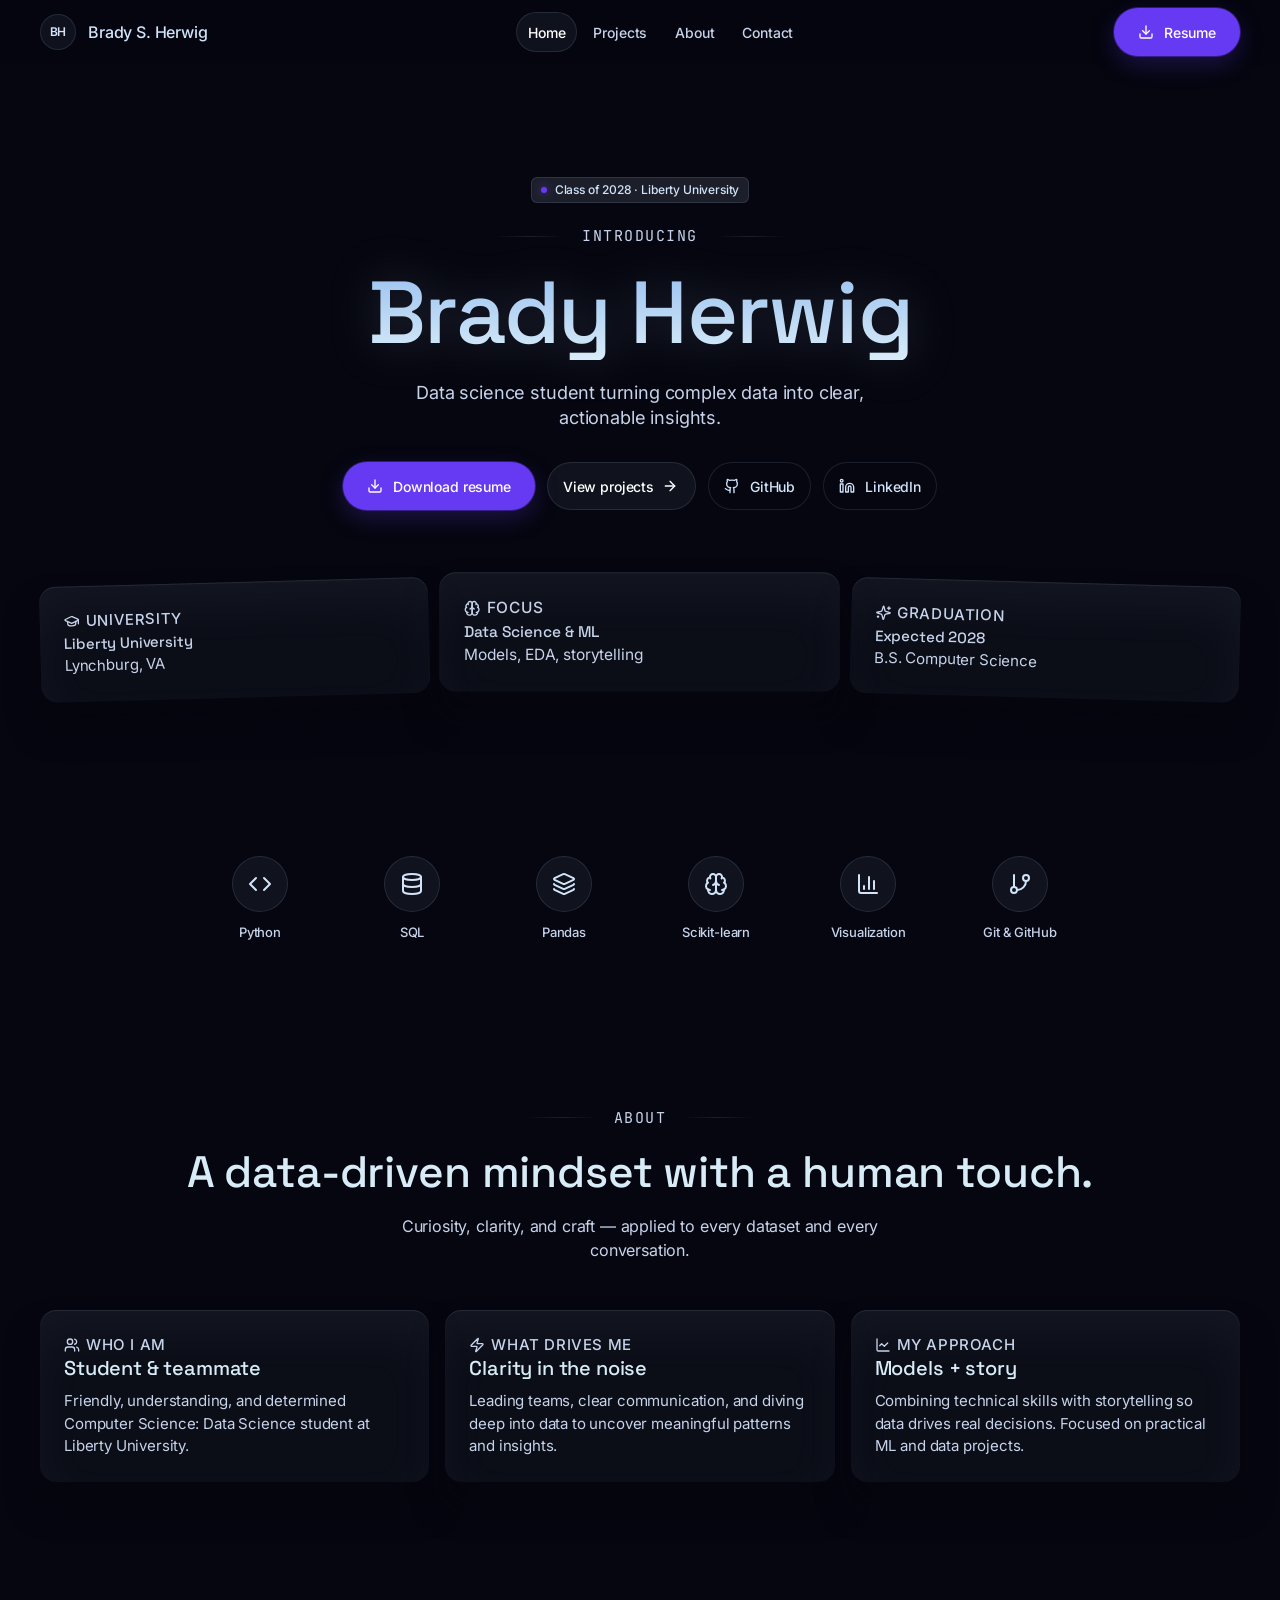
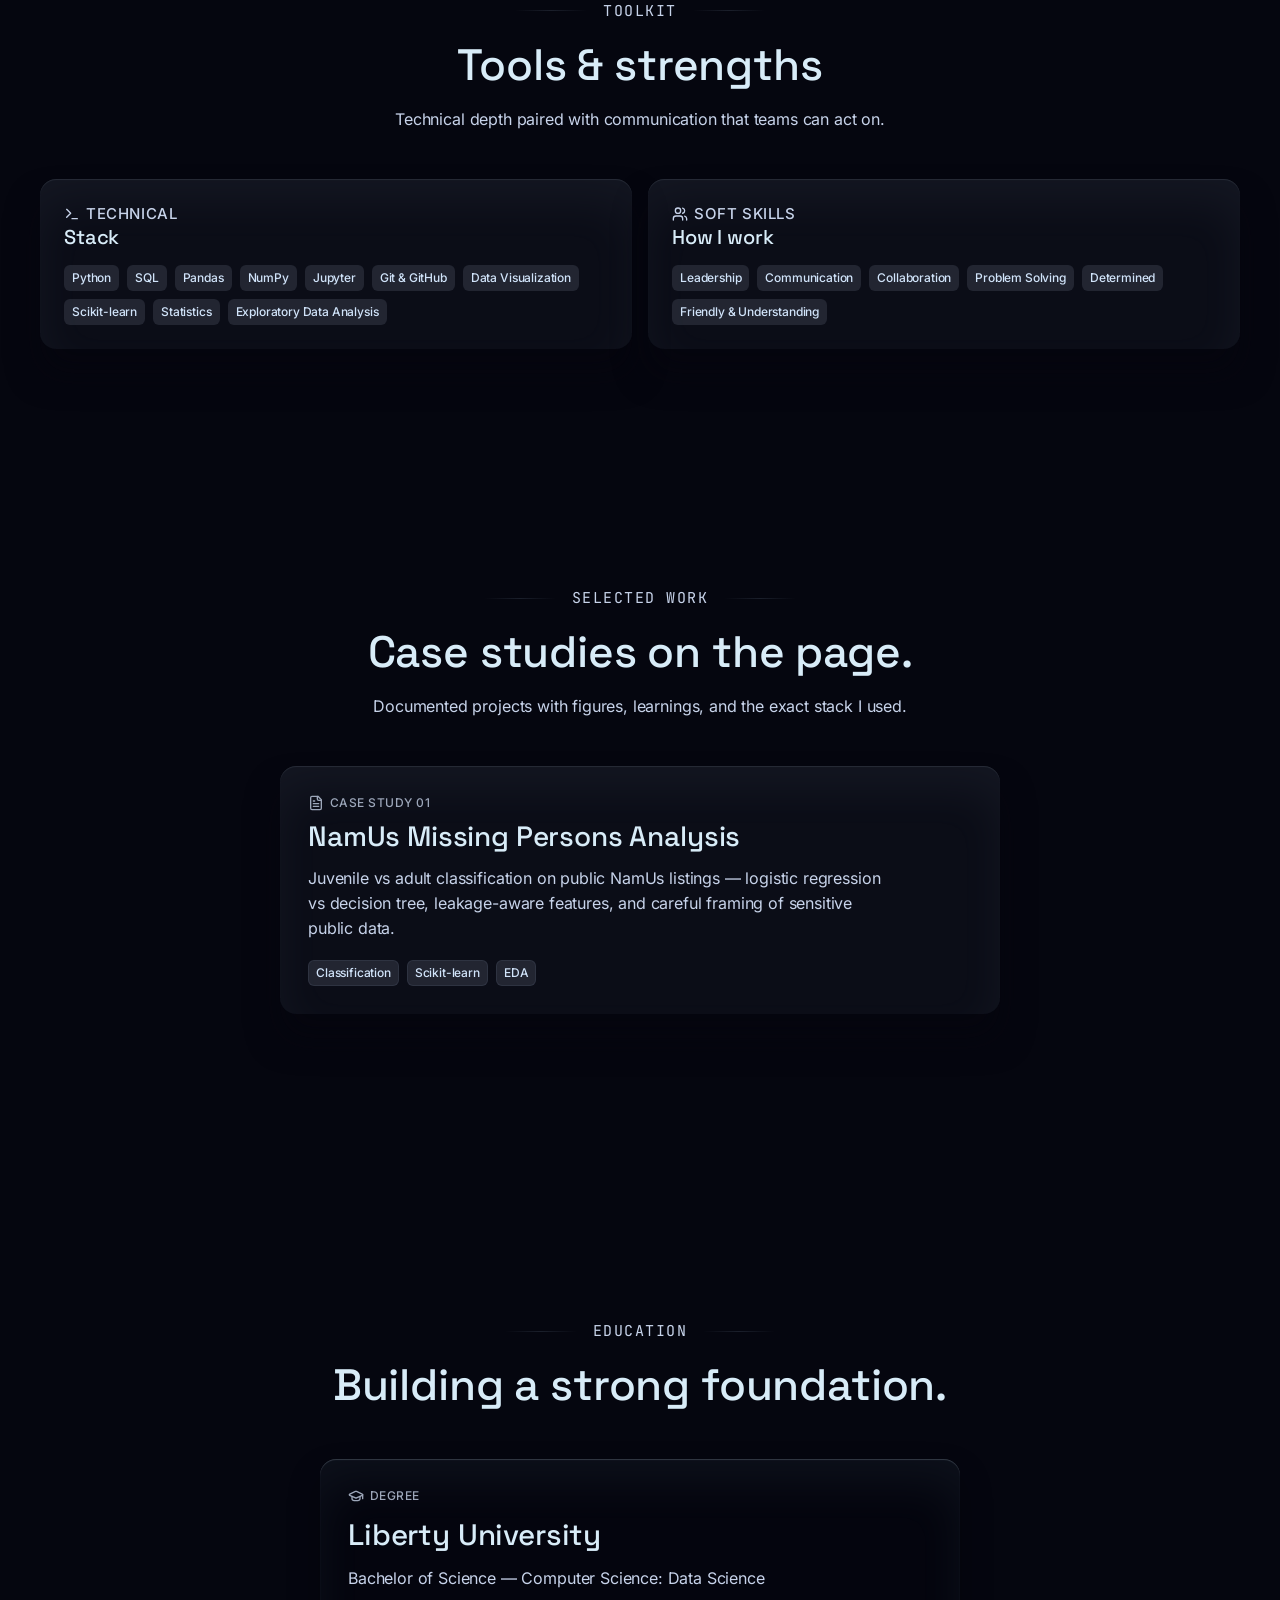
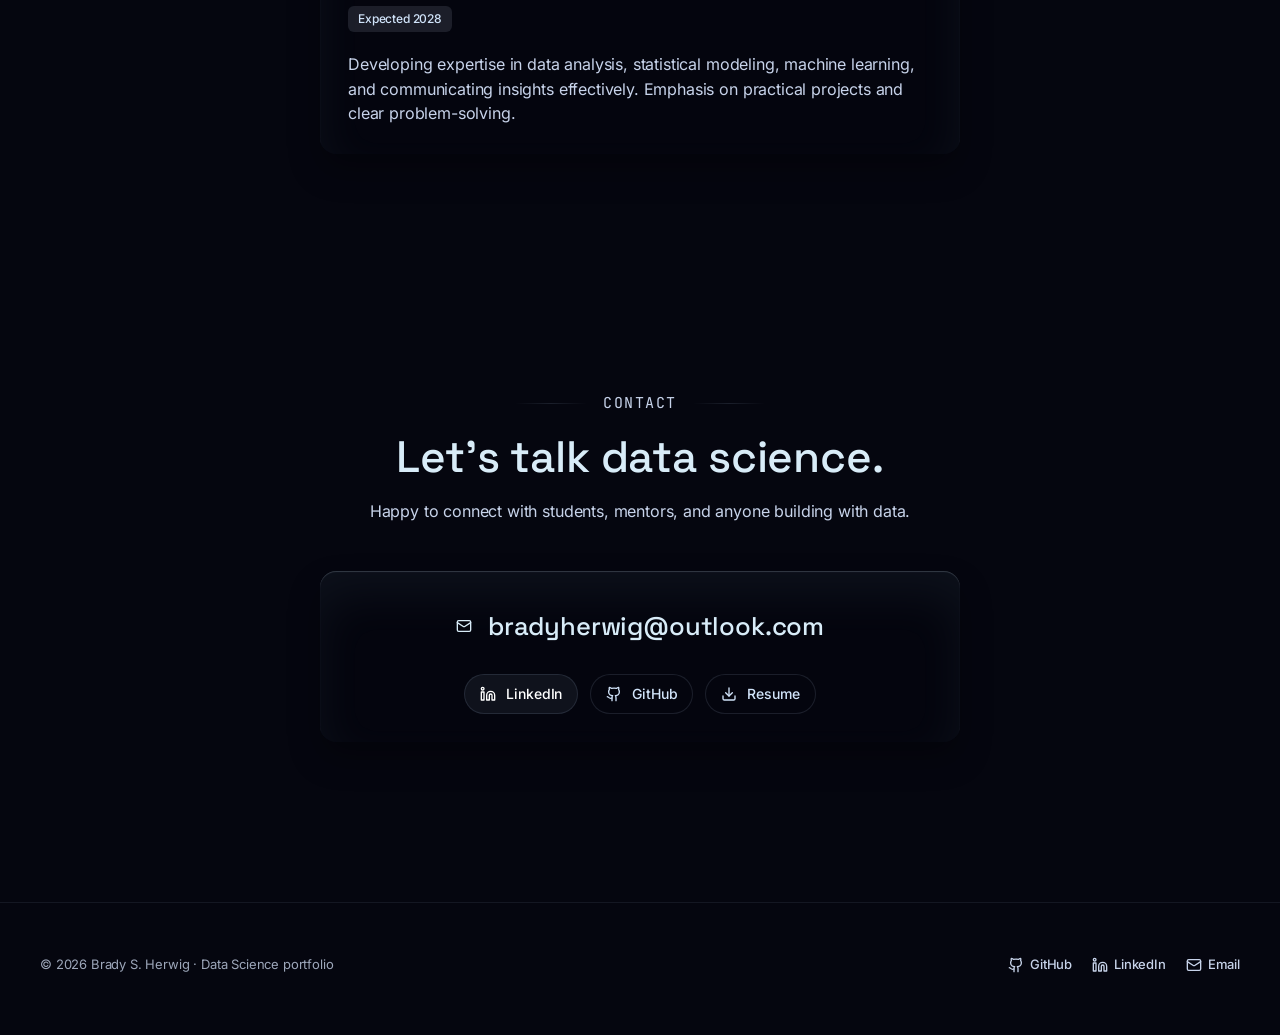
==== index.html @ 65f3a5ee "feat: surface download resume as primary top CTA Put Resume in the sticky nav and as the first hero " ====
<!DOCTYPE html>
<html lang="en">
<head>
  <meta charset="UTF-8">
  <meta name="viewport" content="width=device-width, initial-scale=1.0">
  <title>Brady S. Herwig | Data Science Student</title>
  <meta name="description" content="Brady S. Herwig — Data Science student at Liberty University. Turning complex data into clear, actionable insights.">
  <meta name="theme-color" content="#05060f">
  <link rel="stylesheet" href="assets/fonts/fonts.css">
  <link rel="stylesheet" href="style.css">
</head>
<body data-page="home">
  <div class="bg-grid" aria-hidden="true"></div>
  <div class="bg-halo" aria-hidden="true"></div>

  <nav class="nav" id="site-nav">
    <div class="shell nav__inner">
      <a class="nav__brand" href="#top" aria-label="Home">
        <span class="nav__mark">BH</span>
        Brady S. Herwig
      </a>

      <div class="nav__links">
        <a class="nav__link is-active" href="index.html" aria-current="page">Home</a>
        <a class="nav__link" href="projects.html">Projects</a>
        <a class="nav__link" href="#about">About</a>
        <a class="nav__link" href="#contact">Contact</a>
      </div>

      <div class="nav__actions">
        <a
          class="btn btn--violet nav__cta-desktop"
          href="resume/HerwigBradyResume.pdf"
          download="HerwigBradyResume.pdf"
        >
          <span class="icon icon--sm" data-icon="download" aria-hidden="true"></span>
          Resume
        </a>
        <button class="nav__menu-btn" id="mobile-menu-btn" type="button" aria-label="Open menu" aria-expanded="false" aria-controls="mobile-menu">
          <span class="icon icon--md" data-icon="menu" id="menu-icon-open" aria-hidden="true"></span>
          <span class="icon icon--md" data-icon="x" id="menu-icon-close" aria-hidden="true" hidden></span>
        </button>
      </div>
    </div>
    <div class="shell nav__mobile" id="mobile-menu" hidden>
      <a class="is-active" href="index.html" aria-current="page">Home</a>
      <a href="projects.html">Projects</a>
      <a href="#about">About</a>
      <a href="#contact">Contact</a>
      <a href="resume/HerwigBradyResume.pdf" download="HerwigBradyResume.pdf">Download resume</a>
    </div>
  </nav>

  <main id="top">
    <header class="hero">
      <div class="shell">
        <p class="hero__badge reveal">
          <span class="hero__badge-dot" aria-hidden="true"></span>
          Class of 2028 · Liberty University
        </p>
        <p class="eyebrow reveal d1">Introducing</p>
        <h1 class="display display--hero reveal d1">Brady Herwig</h1>
        <p class="hero__sub reveal d2">
          Data science student turning complex data into clear, actionable insights.
        </p>
        <div class="hero__actions reveal d3">
          <a class="btn btn--violet" href="resume/HerwigBradyResume.pdf" download="HerwigBradyResume.pdf">
            <span class="icon icon--sm" data-icon="download" aria-hidden="true"></span>
            Download resume
          </a>
          <a class="btn btn--ghost" href="projects.html">
            View projects
            <span class="icon icon--sm" data-icon="arrow-right" aria-hidden="true"></span>
          </a>
          <a class="btn btn--outline" href="https://github.com/BradyHerwig" target="_blank" rel="noopener noreferrer">
            <span class="icon icon--sm" data-icon="github" aria-hidden="true"></span>
            GitHub
          </a>
          <a class="btn btn--outline" href="https://www.linkedin.com/in/brady-herwig-8a77a4304/" target="_blank" rel="noopener noreferrer">
            <span class="icon icon--sm" data-icon="linkedin" aria-hidden="true"></span>
            LinkedIn
          </a>
        </div>

        <div class="hero-cards">
          <article class="glass-card reveal d1">
            <p class="glass-card__label">
              <span class="icon icon--sm" data-icon="graduation-cap" aria-hidden="true"></span>
              University
            </p>
            <p class="glass-card__value">Liberty University</p>
            <p class="glass-card__body">Lynchburg, VA</p>
          </article>
          <article class="glass-card reveal d2">
            <p class="glass-card__label">
              <span class="icon icon--sm" data-icon="brain" aria-hidden="true"></span>
              Focus
            </p>
            <p class="glass-card__value">Data Science &amp; ML</p>
            <p class="glass-card__body">Models, EDA, storytelling</p>
          </article>
          <article class="glass-card reveal d3">
            <p class="glass-card__label">
              <span class="icon icon--sm" data-icon="sparkles" aria-hidden="true"></span>
              Graduation
            </p>
            <p class="glass-card__value">Expected 2028</p>
            <p class="glass-card__body">B.S. Computer Science</p>
          </article>
        </div>
      </div>
    </header>

    <section class="section" id="skills" style="padding-top: 48px; padding-bottom: 48px;">
      <div class="shell">
        <p class="eyebrow reveal">Built with</p>
        <div class="feature-row reveal d1" role="list">
          <div class="feature-tile" role="listitem">
            <div class="feature-tile__icon" aria-hidden="true">
              <span class="icon icon--lg" data-icon="code"></span>
            </div>
            <p class="feature-tile__label">Python</p>
          </div>
          <div class="feature-tile" role="listitem">
            <div class="feature-tile__icon" aria-hidden="true">
              <span class="icon icon--lg" data-icon="database"></span>
            </div>
            <p class="feature-tile__label">SQL</p>
          </div>
          <div class="feature-tile" role="listitem">
            <div class="feature-tile__icon" aria-hidden="true">
              <span class="icon icon--lg" data-icon="layers"></span>
            </div>
            <p class="feature-tile__label">Pandas</p>
          </div>
          <div class="feature-tile" role="listitem">
            <div class="feature-tile__icon" aria-hidden="true">
              <span class="icon icon--lg" data-icon="brain"></span>
            </div>
            <p class="feature-tile__label">Scikit-learn</p>
          </div>
          <div class="feature-tile" role="listitem">
            <div class="feature-tile__icon" aria-hidden="true">
              <span class="icon icon--lg" data-icon="chart-column"></span>
            </div>
            <p class="feature-tile__label">Visualization</p>
          </div>
          <div class="feature-tile" role="listitem">
            <div class="feature-tile__icon" aria-hidden="true">
              <span class="icon icon--lg" data-icon="git-branch"></span>
            </div>
            <p class="feature-tile__label">Git &amp; GitHub</p>
          </div>
        </div>
      </div>
    </section>

    <section class="section" id="about">
      <div class="shell">
        <div class="section__head reveal">
          <p class="eyebrow">About</p>
          <h2 class="section-title">A data-driven mindset with a human touch.</h2>
          <p class="lede">Curiosity, clarity, and craft — applied to every dataset and every conversation.</p>
        </div>
        <div class="about-grid">
          <article class="glass-card reveal d1">
            <p class="glass-card__label">
              <span class="icon icon--sm" data-icon="users" aria-hidden="true"></span>
              Who I am
            </p>
            <h3>Student &amp; teammate</h3>
            <p>Friendly, understanding, and determined Computer Science: Data Science student at Liberty University.</p>
          </article>
          <article class="glass-card reveal d2">
            <p class="glass-card__label">
              <span class="icon icon--sm" data-icon="zap" aria-hidden="true"></span>
              What drives me
            </p>
            <h3>Clarity in the noise</h3>
            <p>Leading teams, clear communication, and diving deep into data to uncover meaningful patterns and insights.</p>
          </article>
          <article class="glass-card reveal d3">
            <p class="glass-card__label">
              <span class="icon icon--sm" data-icon="chart-line" aria-hidden="true"></span>
              My approach
            </p>
            <h3>Models + story</h3>
            <p>Combining technical skills with storytelling so data drives real decisions. Focused on practical ML and data projects.</p>
          </article>
        </div>
      </div>
    </section>

    <section class="section" id="tools" style="padding-top: 0;">
      <div class="shell">
        <div class="section__head reveal">
          <p class="eyebrow">Toolkit</p>
          <h2 class="section-title">Tools &amp; strengths</h2>
          <p class="lede">Technical depth paired with communication that teams can act on.</p>
        </div>
        <div class="skills-grid">
          <div class="glass-card reveal d1">
            <p class="glass-card__label">
              <span class="icon icon--sm" data-icon="terminal" aria-hidden="true"></span>
              Technical
            </p>
            <h3>Stack</h3>
            <div id="tech-skills" class="skill-list"></div>
          </div>
          <div class="glass-card reveal d2">
            <p class="glass-card__label">
              <span class="icon icon--sm" data-icon="users" aria-hidden="true"></span>
              Soft skills
            </p>
            <h3>How I work</h3>
            <div id="soft-skills" class="skill-list"></div>
          </div>
        </div>
      </div>
    </section>

    <section class="section" id="work">
      <div class="shell">
        <div class="section__head reveal">
          <p class="eyebrow">Selected work</p>
          <h2 class="section-title">Case studies on the page.</h2>
          <p class="lede">Documented projects with figures, learnings, and the exact stack I used.</p>
        </div>
        <a class="work-card reveal d1" href="projects.html#project-namus-missing">
          <p class="glass-card__label">
            <span class="icon icon--sm" data-icon="file-text" aria-hidden="true"></span>
            Case study 01
          </p>
          <h3 class="work-card__title">NamUs Missing Persons Analysis</h3>
          <p class="prose">
            Juvenile vs adult classification on public NamUs listings — logistic regression vs decision tree,
            leakage-aware features, and careful framing of sensitive public data.
          </p>
          <div class="work-card__meta">
            <span class="badge">Classification</span>
            <span class="badge">Scikit-learn</span>
            <span class="badge">EDA</span>
          </div>
        </a>
        <div class="hero__actions reveal d2" style="margin-top: 28px;">
          <a class="btn btn--ghost" href="projects.html">
            All projects
            <span class="icon icon--sm" data-icon="arrow-right" aria-hidden="true"></span>
          </a>
        </div>
      </div>
    </section>

    <section class="section" id="education">
      <div class="shell">
        <div class="section__head reveal">
          <p class="eyebrow">Education</p>
          <h2 class="section-title">Building a strong foundation.</h2>
        </div>
        <div class="deep-card block-card reveal d1">
          <p class="glass-card__label">
            <span class="icon icon--sm" data-icon="graduation-cap" aria-hidden="true"></span>
            Degree
          </p>
          <h3 class="block-card__title">Liberty University</h3>
          <p class="block-card__meta">Bachelor of Science — Computer Science: Data Science</p>
          <span class="chip">Expected 2028</span>
          <p class="prose" style="margin-top: 20px;">
            Developing expertise in data analysis, statistical modeling, machine learning, and communicating insights effectively.
            Emphasis on practical projects and clear problem-solving.
          </p>
        </div>
      </div>
    </section>

    <section class="section" id="contact">
      <div class="shell">
        <div class="section__head reveal">
          <p class="eyebrow">Contact</p>
          <h2 class="section-title">Let's talk data science.</h2>
          <p class="lede">Happy to connect with students, mentors, and anyone building with data.</p>
        </div>
        <div class="deep-card block-card reveal d1" style="text-align: center;">
          <a class="contact-mail" href="mailto:bradyherwig@outlook.com">
            <span class="icon icon--sm" data-icon="mail" aria-hidden="true" style="margin-inline-end: 8px;"></span>
            bradyherwig@outlook.com
          </a>
          <div class="btn-row" style="justify-content: center;">
            <a class="btn btn--ghost" href="https://www.linkedin.com/in/brady-herwig-8a77a4304/" target="_blank" rel="noopener noreferrer">
              <span class="icon icon--sm" data-icon="linkedin" aria-hidden="true"></span>
              LinkedIn
            </a>
            <a class="btn btn--outline" href="https://github.com/BradyHerwig" target="_blank" rel="noopener noreferrer">
              <span class="icon icon--sm" data-icon="github" aria-hidden="true"></span>
              GitHub
            </a>
            <a class="btn btn--outline" href="resume/HerwigBradyResume.pdf" download="HerwigBradyResume.pdf">
              <span class="icon icon--sm" data-icon="download" aria-hidden="true"></span>
              Resume
            </a>
          </div>
        </div>
      </div>
    </section>
  </main>

  <footer class="footer">
    <div class="shell footer__row">
      <p class="footer__copy">© 2026 Brady S. Herwig · Data Science portfolio</p>
      <div class="footer__links">
        <a href="https://github.com/BradyHerwig" target="_blank" rel="noopener noreferrer">
          <span class="icon icon--sm" data-icon="github" aria-hidden="true"></span>
          GitHub
        </a>
        <a href="https://www.linkedin.com/in/brady-herwig-8a77a4304/" target="_blank" rel="noopener noreferrer">
          <span class="icon icon--sm" data-icon="linkedin" aria-hidden="true"></span>
          LinkedIn
        </a>
        <a href="mailto:bradyherwig@outlook.com">
          <span class="icon icon--sm" data-icon="mail" aria-hidden="true"></span>
          Email
        </a>
      </div>
    </div>
  </footer>

  <div id="toast" class="toast" role="status" aria-live="polite" hidden></div>
  <script src="script.js"></script>
</body>
</html>
---- assets/fonts/fonts.css ----
/* Self-hosted fonts for AuthKit / portfolio builds.
   Copy this file + font folders into a project, or @import from absolute path while prototyping. */

@font-face {
  font-family: "Inter";
  font-style: normal;
  font-weight: 400;
  font-display: swap;
  src: url("./inter/inter-latin-400-normal.woff2") format("woff2");
  unicode-range: U+0000-00FF, U+0131, U+0152-0153, U+02BB-02BC, U+02C6, U+02DA, U+02DC, U+0304, U+0308, U+0329, U+2000-206F, U+20AC, U+2122, U+2191, U+2193, U+2212, U+2215, U+FEFF, U+FFFD;
}

@font-face {
  font-family: "Inter";
  font-style: normal;
  font-weight: 500;
  font-display: swap;
  src: url("./inter/inter-latin-500-normal.woff2") format("woff2");
}

@font-face {
  font-family: "Inter";
  font-style: normal;
  font-weight: 600;
  font-display: swap;
  src: url("./inter/inter-latin-600-normal.woff2") format("woff2");
}

@font-face {
  font-family: "Inter";
  font-style: normal;
  font-weight: 700;
  font-display: swap;
  src: url("./inter/inter-latin-700-normal.woff2") format("woff2");
}

@font-face {
  font-family: "Space Grotesk";
  font-style: normal;
  font-weight: 400;
  font-display: swap;
  src: url("./space-grotesk/space-grotesk-latin-400-normal.woff2") format("woff2");
}

@font-face {
  font-family: "Space Grotesk";
  font-style: normal;
  font-weight: 500;
  font-display: swap;
  src: url("./space-grotesk/space-grotesk-latin-500-normal.woff2") format("woff2");
}

@font-face {
  font-family: "JetBrains Mono";
  font-style: normal;
  font-weight: 400;
  font-display: swap;
  src: url("./jetbrains-mono/jetbrains-mono-latin-400-normal.woff2") format("woff2");
}

@font-face {
  font-family: "JetBrains Mono";
  font-style: normal;
  font-weight: 500;
  font-display: swap;
  src: url("./jetbrains-mono/jetbrains-mono-latin-500-normal.woff2") format("woff2");
}
---- style.css ----
/* =========================================================
   Brady S. Herwig Portfolio
   AuthKit — frosted glass cathedral at midnight
   Fonts: self-hosted Inter / Space Grotesk / JetBrains Mono
   Icons: Lucide (assets/icons/lucide)
   ========================================================= */

:root {
  /* Colors */
  --color-midnight-canvas: #05060f;
  --color-steel-plate: #2f343e;
  --color-fog-veil: #9da7ba;
  --color-moon-mist: #c7d3ea;
  --color-frost-glow: #d1e4fa;
  --color-ice-highlight: #d8ecf8;
  --gradient-ice-highlight: linear-gradient(0deg, #d8ecf8 0%, #98c0ef 100%);
  --color-pure-white: #ffffff;
  --color-void-violet: #663af3;
  --color-blueprint-blue: #b6d9fc;
  --color-ember-glow: #e46d4c;
  --color-signal-blue: #027dea;
  --color-deep-teal: #269684;
  --color-gridline-blue: #3f4959;
  --color-glass-edge: #bad7f71f;
  --color-luminous-fill: #c7d3ea1f;

  /* Surfaces */
  --surface-midnight-canvas: #05060f;
  --surface-steel-plate: #2f343e;
  --surface-frosted-glass: rgba(186, 214, 247, 0.03);
  --surface-deep-glass: rgba(5, 6, 15, 0.97);

  /* Typography */
  --font-untitled-sans: "Inter", ui-sans-serif, system-ui, -apple-system, BlinkMacSystemFont, "Segoe UI", Roboto, sans-serif;
  --font-aeonikpro: "Space Grotesk", ui-sans-serif, system-ui, sans-serif;
  --font-dotdigital: "JetBrains Mono", ui-monospace, SFMono-Regular, Menlo, Consolas, monospace;
  /* explicit names for tests / clarity */
  --font-inter: "Inter", ui-sans-serif, system-ui, sans-serif;
  --font-space-grotesk: "Space Grotesk", ui-sans-serif, system-ui, sans-serif;
  --font-jetbrains-mono: "JetBrains Mono", ui-monospace, monospace;
  --font-body: var(--font-untitled-sans);
  --font-display: var(--font-aeonikpro);
  --font-eyebrow: var(--font-dotdigital);

  --text-caption: 12px;
  --leading-caption: 1.33;
  --text-body-sm: 14px;
  --leading-body-sm: 1.43;
  --text-body: 16px;
  --leading-body: 1.5;
  --tracking-body: -0.16px;
  --text-subheading: 18px;
  --leading-subheading: 1.33;
  --text-heading-sm: 24px;
  --leading-heading-sm: 1.17;
  --tracking-heading-sm: -0.24px;
  --text-heading: 28px;
  --leading-heading: 1.14;
  --text-heading-lg: 44px;
  --leading-heading-lg: 1.16;
  --text-display: 48px;
  --leading-display: 1.17;

  --font-weight-regular: 400;
  --font-weight-medium: 500;
  --font-weight-semibold: 600;
  --font-weight-bold: 700;

  /* Spacing */
  --spacing-unit: 4px;
  --spacing-4: 4px;
  --spacing-8: 8px;
  --spacing-12: 12px;
  --spacing-16: 16px;
  --spacing-20: 20px;
  --spacing-24: 24px;
  --spacing-32: 32px;
  --spacing-36: 36px;
  --spacing-40: 40px;
  --spacing-48: 48px;
  --spacing-56: 56px;
  --spacing-100: 100px;
  --spacing-120: 120px;
  --spacing-200: 200px;

  --page-max-width: 1200px;
  --section-gap: 120px;
  --card-padding: 24px;
  --element-gap: 16px;
  --pad-x: clamp(20px, 4vw, 40px);

  /* Radius */
  --radius-cards: 16px;
  --radius-badges: 6px;
  --radius-inputs: 6px;
  --radius-modals: 16px;
  --radius-buttons: 999px;
  --radius-iconcontainers: 9999px;
  --radius-md: 6px;
  --radius-2xl: 16px;
  --radius-full: 999px;

  /* Shadows */
  --shadow-sm: rgba(186, 207, 247, 0.32) 0px 0px 6px 0px;
  --shadow-md: rgba(238, 186, 247, 0.24) 0px 0px 12px 0px;
  --shadow-subtle: rgba(186, 215, 247, 0.12) 0px 0px 0px 1px inset;
  --shadow-feature-card:
    inset 0 1px 1px rgba(199, 211, 234, 0.12),
    inset 0 24px 48px rgba(199, 211, 234, 0.05),
    0 24px 32px rgba(6, 6, 14, 0.7);
  --shadow-modal:
    inset 0 1px 1px rgba(216, 236, 248, 0.2),
    inset 0 24px 48px rgba(168, 216, 245, 0.06),
    0 16px 32px rgba(0, 0, 0, 0.3);
  --shadow-glow: 0 0 6px rgba(186, 207, 247, 0.32), 0 0 12px rgba(238, 186, 247, 0.24);

  --ease: cubic-bezier(0.16, 1, 0.3, 1);
  --t: 180ms var(--ease);
}

/* ---------- base ---------- */
*,
*::before,
*::after {
  box-sizing: border-box;
}

html {
  scroll-behavior: smooth;
  background: var(--color-midnight-canvas);
  color: var(--color-frost-glow);
}

body {
  margin: 0;
  min-height: 100vh;
  font-family: var(--font-body);
  font-size: var(--text-body);
  font-weight: var(--font-weight-regular);
  line-height: var(--leading-body);
  letter-spacing: var(--tracking-body);
  background: var(--color-midnight-canvas);
  color: var(--color-frost-glow);
  -webkit-font-smoothing: antialiased;
  position: relative;
  overflow-x: hidden;
}

img {
  max-width: 100%;
  height: auto;
  display: block;
}

a {
  color: inherit;
  text-decoration: none;
}

button {
  font: inherit;
  color: inherit;
  background: none;
  border: none;
  cursor: pointer;
  padding: 0;
}

a:focus-visible,
button:focus-visible {
  outline: 2px solid var(--color-frost-glow);
  outline-offset: 3px;
  border-radius: 4px;
}

::selection {
  background: rgba(102, 58, 243, 0.45);
  color: var(--color-pure-white);
}

.sr-only {
  position: absolute;
  width: 1px;
  height: 1px;
  padding: 0;
  margin: -1px;
  overflow: hidden;
  clip: rect(0, 0, 0, 0);
  white-space: nowrap;
  border: 0;
}

/* ---------- Lucide icons via CSS mask (keeps currentColor) ---------- */
.icon {
  display: inline-block;
  width: 1.125rem;
  height: 1.125rem;
  flex-shrink: 0;
  background-color: currentColor;
  -webkit-mask-repeat: no-repeat;
  mask-repeat: no-repeat;
  -webkit-mask-position: center;
  mask-position: center;
  -webkit-mask-size: contain;
  mask-size: contain;
  vertical-align: middle;
}

.icon--sm {
  width: 1rem;
  height: 1rem;
}

.icon--md {
  width: 1.25rem;
  height: 1.25rem;
}

.icon--lg {
  width: 1.5rem;
  height: 1.5rem;
}

.icon[data-icon="github"] {
  -webkit-mask-image: url("assets/icons/lucide/github.svg");
  mask-image: url("assets/icons/lucide/github.svg");
}
.icon[data-icon="linkedin"] {
  -webkit-mask-image: url("assets/icons/lucide/linkedin.svg");
  mask-image: url("assets/icons/lucide/linkedin.svg");
}
.icon[data-icon="mail"] {
  -webkit-mask-image: url("assets/icons/lucide/mail.svg");
  mask-image: url("assets/icons/lucide/mail.svg");
}
.icon[data-icon="download"] {
  -webkit-mask-image: url("assets/icons/lucide/download.svg");
  mask-image: url("assets/icons/lucide/download.svg");
}
.icon[data-icon="menu"] {
  -webkit-mask-image: url("assets/icons/lucide/menu.svg");
  mask-image: url("assets/icons/lucide/menu.svg");
}
.icon[data-icon="x"] {
  -webkit-mask-image: url("assets/icons/lucide/x.svg");
  mask-image: url("assets/icons/lucide/x.svg");
}
.icon[data-icon="chevron-left"] {
  -webkit-mask-image: url("assets/icons/lucide/chevron-left.svg");
  mask-image: url("assets/icons/lucide/chevron-left.svg");
}
.icon[data-icon="chevron-right"] {
  -webkit-mask-image: url("assets/icons/lucide/chevron-right.svg");
  mask-image: url("assets/icons/lucide/chevron-right.svg");
}
.icon[data-icon="code"] {
  -webkit-mask-image: url("assets/icons/lucide/code.svg");
  mask-image: url("assets/icons/lucide/code.svg");
}
.icon[data-icon="chart-column"] {
  -webkit-mask-image: url("assets/icons/lucide/chart-column.svg");
  mask-image: url("assets/icons/lucide/chart-column.svg");
}
.icon[data-icon="chart-line"] {
  -webkit-mask-image: url("assets/icons/lucide/chart-line.svg");
  mask-image: url("assets/icons/lucide/chart-line.svg");
}
.icon[data-icon="database"] {
  -webkit-mask-image: url("assets/icons/lucide/database.svg");
  mask-image: url("assets/icons/lucide/database.svg");
}
.icon[data-icon="brain"] {
  -webkit-mask-image: url("assets/icons/lucide/brain.svg");
  mask-image: url("assets/icons/lucide/brain.svg");
}
.icon[data-icon="graduation-cap"] {
  -webkit-mask-image: url("assets/icons/lucide/graduation-cap.svg");
  mask-image: url("assets/icons/lucide/graduation-cap.svg");
}
.icon[data-icon="users"] {
  -webkit-mask-image: url("assets/icons/lucide/users.svg");
  mask-image: url("assets/icons/lucide/users.svg");
}
.icon[data-icon="git-branch"] {
  -webkit-mask-image: url("assets/icons/lucide/git-branch.svg");
  mask-image: url("assets/icons/lucide/git-branch.svg");
}
.icon[data-icon="sparkles"] {
  -webkit-mask-image: url("assets/icons/lucide/sparkles.svg");
  mask-image: url("assets/icons/lucide/sparkles.svg");
}
.icon[data-icon="external-link"] {
  -webkit-mask-image: url("assets/icons/lucide/external-link.svg");
  mask-image: url("assets/icons/lucide/external-link.svg");
}
.icon[data-icon="arrow-right"] {
  -webkit-mask-image: url("assets/icons/lucide/arrow-right.svg");
  mask-image: url("assets/icons/lucide/arrow-right.svg");
}
.icon[data-icon="file-text"] {
  -webkit-mask-image: url("assets/icons/lucide/file-text.svg");
  mask-image: url("assets/icons/lucide/file-text.svg");
}
.icon[data-icon="briefcase"] {
  -webkit-mask-image: url("assets/icons/lucide/briefcase.svg");
  mask-image: url("assets/icons/lucide/briefcase.svg");
}
.icon[data-icon="layers"] {
  -webkit-mask-image: url("assets/icons/lucide/layers.svg");
  mask-image: url("assets/icons/lucide/layers.svg");
}
.icon[data-icon="zap"] {
  -webkit-mask-image: url("assets/icons/lucide/zap.svg");
  mask-image: url("assets/icons/lucide/zap.svg");
}
.icon[data-icon="terminal"] {
  -webkit-mask-image: url("assets/icons/lucide/terminal.svg");
  mask-image: url("assets/icons/lucide/terminal.svg");
}

.btn .icon {
  margin-inline-end: 2px;
}

/* ---------- ambient canvas ---------- */
.bg-grid {
  position: fixed;
  inset: 0;
  z-index: -2;
  pointer-events: none;
  background-color: var(--color-midnight-canvas);
  background-image:
    linear-gradient(rgba(186, 215, 247, 0.06) 1px, transparent 1px),
    linear-gradient(90deg, rgba(186, 215, 247, 0.06) 1px, transparent 1px);
  background-size: 80px 80px;
  mask-image: radial-gradient(ellipse 80% 70% at 50% 30%, #000 20%, transparent 75%);
  -webkit-mask-image: radial-gradient(ellipse 80% 70% at 50% 30%, #000 20%, transparent 75%);
}

.bg-halo {
  position: fixed;
  inset: 0;
  z-index: -1;
  pointer-events: none;
  background:
    radial-gradient(ellipse 60% 40% at 50% -5%, rgba(124, 145, 182, 0.45), transparent 60%),
    radial-gradient(ellipse 40% 30% at 80% 20%, rgba(102, 58, 243, 0.12), transparent 55%),
    radial-gradient(ellipse 35% 28% at 15% 60%, rgba(2, 125, 234, 0.08), transparent 50%);
}

/* ---------- layout ---------- */
.shell {
  width: min(100% - 2 * var(--pad-x), var(--page-max-width));
  margin-inline: auto;
}

/* ---------- nav ---------- */
.nav {
  position: sticky;
  top: 0;
  z-index: 50;
  background: rgba(5, 6, 15, 0.75);
  backdrop-filter: blur(16px);
  -webkit-backdrop-filter: blur(16px);
  border-bottom: 1px solid transparent;
}

.nav.is-scrolled {
  box-shadow: var(--shadow-subtle);
  border-bottom-color: rgba(186, 215, 247, 0.08);
}

.nav__inner {
  display: flex;
  align-items: center;
  justify-content: space-between;
  min-height: 64px;
  gap: 16px;
}

.nav__brand {
  display: flex;
  align-items: center;
  gap: 12px;
  min-height: 44px;
  font-size: 16px;
  font-weight: 500;
  color: var(--color-frost-glow);
}

.nav__mark {
  display: grid;
  place-items: center;
  width: 36px;
  height: 36px;
  border-radius: var(--radius-iconcontainers);
  background: rgba(186, 214, 247, 0.06);
  box-shadow: var(--shadow-subtle);
  font-size: 12px;
  font-weight: 600;
  color: var(--color-frost-glow);
}

.nav__links {
  display: none;
  align-items: center;
  gap: 4px;
}

.nav__link {
  display: inline-flex;
  align-items: center;
  min-height: 40px;
  padding: 0 12px;
  font-size: 14px;
  font-weight: 500;
  color: var(--color-moon-mist);
  border-radius: var(--radius-buttons);
  transition: color var(--t), background var(--t);
}

.nav__link:hover {
  color: var(--color-pure-white);
  background: rgba(186, 214, 247, 0.06);
}

.nav__link.is-active {
  color: var(--color-pure-white);
  box-shadow: var(--shadow-subtle);
  background: rgba(186, 214, 247, 0.06);
}

.nav__actions {
  display: flex;
  align-items: center;
  gap: 8px;
}

.nav__menu-btn {
  display: grid;
  place-items: center;
  width: 44px;
  height: 44px;
  border-radius: var(--radius-buttons);
  background: rgba(186, 214, 247, 0.06);
  box-shadow: var(--shadow-subtle);
  color: var(--color-frost-glow);
}

.nav__mobile {
  display: none;
  flex-direction: column;
  gap: 4px;
  padding: 8px 0 20px;
}

.nav__mobile.is-open {
  display: flex;
}

.nav__mobile a {
  display: flex;
  align-items: center;
  min-height: 44px;
  padding: 0 8px;
  font-size: 14px;
  font-weight: 500;
  color: var(--color-moon-mist);
  border-radius: var(--radius-md);
}

.nav__mobile a:hover,
.nav__mobile a.is-active {
  color: var(--color-pure-white);
  background: rgba(186, 214, 247, 0.06);
}

@media (min-width: 768px) {
  .nav__links {
    display: flex;
  }
  .nav__menu-btn {
    display: none;
  }
  .nav__mobile {
    display: none !important;
  }
  .nav__cta-desktop {
    display: inline-flex !important;
  }
}

.nav__cta-desktop {
  display: none;
}

/* ---------- buttons ---------- */
.btn {
  display: inline-flex;
  align-items: center;
  justify-content: center;
  gap: 8px;
  min-height: 40px;
  padding: 8px 16px;
  border-radius: var(--radius-buttons);
  font-size: 14px;
  font-weight: 500;
  letter-spacing: -0.01em;
  cursor: pointer;
  transition: background var(--t), color var(--t), box-shadow var(--t), transform 120ms var(--ease);
  border: none;
  text-decoration: none;
}

.btn:active {
  transform: scale(0.98);
}

.btn--ghost {
  background: rgba(186, 214, 247, 0.06);
  color: var(--color-pure-white);
  box-shadow: var(--shadow-subtle);
}

.btn--ghost:hover {
  background: rgba(186, 214, 247, 0.12);
}

.btn--outline {
  background: transparent;
  color: var(--color-frost-glow);
  box-shadow: var(--shadow-subtle);
}

.btn--outline:hover {
  background: rgba(186, 214, 247, 0.06);
}

.btn--violet {
  background: var(--color-void-violet);
  color: var(--color-pure-white);
  border-radius: var(--radius-buttons);
  padding: 12px 24px;
  min-height: 48px;
  box-shadow: 0 0 0 1px rgba(102, 58, 243, 0.4), 0 8px 24px rgba(102, 58, 243, 0.25);
}

.btn--violet:hover {
  filter: brightness(1.08);
}

.btn-row {
  display: flex;
  flex-wrap: wrap;
  gap: 12px;
  margin-top: 28px;
}

/* ---------- type ---------- */
.eyebrow {
  display: flex;
  align-items: center;
  justify-content: center;
  gap: 16px;
  margin: 0 0 20px;
  font-family: var(--font-eyebrow);
  font-size: 15px;
  font-weight: 400;
  letter-spacing: 0.1em;
  text-transform: uppercase;
  color: var(--color-moon-mist);
  line-height: 1.2;
  font-variant-numeric: tabular-nums;
}

.eyebrow::before,
.eyebrow::after {
  content: "";
  flex: 1;
  max-width: 72px;
  height: 1px;
  background: linear-gradient(90deg, transparent, rgba(186, 215, 247, 0.12), transparent);
}

.eyebrow--left {
  justify-content: flex-start;
}

.eyebrow--left::before {
  display: none;
}

.eyebrow--left::after {
  max-width: 48px;
  background: linear-gradient(90deg, rgba(186, 215, 247, 0.16), transparent);
}

.display {
  margin: 0;
  font-family: var(--font-display);
  font-weight: 500;
  font-size: clamp(2.5rem, 7vw, 3.75rem);
  line-height: 1.12;
  letter-spacing: -0.02em;
  background: var(--gradient-ice-highlight);
  -webkit-background-clip: text;
  background-clip: text;
  color: transparent;
}

.display--hero {
  font-size: clamp(3rem, 10vw, 5.5rem);
  line-height: 1.08;
  text-align: center;
  filter: drop-shadow(0 0 24px rgba(186, 207, 247, 0.2));
}

.section-title {
  margin: 0;
  font-family: var(--font-display);
  font-weight: 500;
  font-size: clamp(1.75rem, 4vw, 2.75rem);
  line-height: 1.16;
  color: var(--color-ice-highlight);
  text-align: center;
}

.lede {
  margin: 16px auto 0;
  max-width: 560px;
  font-size: 16px;
  line-height: 1.5;
  color: var(--color-moon-mist);
  text-align: center;
}

.prose {
  margin: 0;
  max-width: 58ch;
  font-size: 16px;
  line-height: 1.55;
  color: var(--color-moon-mist);
}

.text-muted {
  color: var(--color-fog-veil);
}

.text-body {
  color: var(--color-frost-glow);
}

/* ---------- hero ---------- */
.hero {
  position: relative;
  padding: clamp(56px, 10vw, 100px) 0 clamp(48px, 8vw, 80px);
  text-align: center;
}

.hero__badge {
  display: inline-flex;
  align-items: center;
  gap: 8px;
  margin-bottom: 24px;
  padding: 4px 10px;
  border-radius: var(--radius-badges);
  background: var(--color-luminous-fill);
  box-shadow: var(--shadow-subtle);
  font-size: 12px;
  font-weight: 500;
  color: var(--color-frost-glow);
}

.hero__badge-dot {
  width: 6px;
  height: 6px;
  border-radius: 50%;
  background: var(--color-void-violet);
  box-shadow: 0 0 8px rgba(102, 58, 243, 0.8);
}

.hero__sub {
  margin: 20px auto 0;
  max-width: 480px;
  font-size: 18px;
  line-height: 1.4;
  color: var(--color-moon-mist);
}

.hero__actions {
  display: flex;
  flex-wrap: wrap;
  justify-content: center;
  gap: 12px;
  margin-top: 32px;
}

/* Floating glass stats under hero */
.hero-cards {
  display: grid;
  gap: 16px;
  margin-top: clamp(40px, 6vw, 64px);
  grid-template-columns: 1fr;
}

@media (min-width: 720px) {
  .hero-cards {
    grid-template-columns: repeat(3, 1fr);
    align-items: stretch;
  }

  .hero-cards .glass-card:nth-child(1) {
    transform: rotate(-1.5deg) translateY(8px);
  }
  .hero-cards .glass-card:nth-child(2) {
    transform: scale(1.03);
    z-index: 1;
  }
  .hero-cards .glass-card:nth-child(3) {
    transform: rotate(1.5deg) translateY(8px);
  }
}

/* ---------- glass cards ---------- */
.glass-card {
  background: var(--surface-frosted-glass);
  border-radius: var(--radius-cards);
  padding: var(--card-padding);
  box-shadow: var(--shadow-feature-card);
  text-align: left;
}

.glass-card--center {
  text-align: center;
}

.glass-card__label {
  margin: 0 0 8px;
  font-size: 12px;
  font-weight: 500;
  color: var(--color-fog-veil);
  text-transform: uppercase;
  letter-spacing: 0.04em;
  display: flex;
  align-items: center;
  gap: 6px;
}

.glass-card__value {
  margin: 0;
  font-family: var(--font-display);
  font-size: 22px;
  font-weight: 500;
  color: var(--color-ice-highlight);
  line-height: 1.2;
}

.glass-card__body {
  margin: 8px 0 0;
  font-size: 14px;
  line-height: 1.45;
  color: var(--color-moon-mist);
}

.glass-card h3 {
  margin: 0 0 10px;
  font-family: var(--font-display);
  font-size: 20px;
  font-weight: 500;
  color: var(--color-ice-highlight);
  line-height: 1.2;
}

.glass-card p {
  margin: 0;
  font-size: 15px;
  line-height: 1.5;
  color: var(--color-moon-mist);
}

/* Deep glass modal-style card */
.deep-card {
  background: var(--surface-deep-glass);
  border-radius: var(--radius-modals);
  padding: 28px;
  box-shadow: var(--shadow-modal);
}

/* ---------- sections ---------- */
.section {
  padding: var(--section-gap) 0;
  position: relative;
}

.section__head {
  margin-bottom: 48px;
  text-align: center;
}

.section__head .lede {
  margin-top: 16px;
}

/* Feature icon row */
.feature-row {
  display: grid;
  grid-template-columns: repeat(2, 1fr);
  gap: 24px 16px;
  max-width: 900px;
  margin: 0 auto;
}

@media (min-width: 720px) {
  .feature-row {
    grid-template-columns: repeat(3, 1fr);
  }
}

@media (min-width: 1000px) {
  .feature-row {
    grid-template-columns: repeat(6, 1fr);
    gap: 12px;
  }
}

.feature-tile {
  display: flex;
  flex-direction: column;
  align-items: center;
  text-align: center;
  gap: 12px;
}

.feature-tile__icon {
  display: grid;
  place-items: center;
  width: 56px;
  height: 56px;
  border-radius: var(--radius-iconcontainers);
  background: rgba(186, 214, 247, 0.06);
  box-shadow: var(--shadow-subtle);
  color: var(--color-frost-glow);
}

.feature-tile__icon svg {
  width: 24px;
  height: 24px;
  stroke-width: 1.5;
}

.feature-tile__label {
  margin: 0;
  font-size: 13px;
  font-weight: 500;
  color: var(--color-moon-mist);
  line-height: 1.3;
}

/* About grid */
.about-grid {
  display: grid;
  gap: 16px;
}

@media (min-width: 768px) {
  .about-grid {
    grid-template-columns: repeat(3, 1fr);
  }
}

/* Skills */
.skills-grid {
  display: grid;
  gap: 16px;
}

@media (min-width: 768px) {
  .skills-grid {
    grid-template-columns: 1fr 1fr;
  }
}

.skill-list {
  display: flex;
  flex-wrap: wrap;
  gap: 8px;
  margin-top: 16px;
}

.badge {
  display: inline-flex;
  align-items: center;
  padding: 4px 8px;
  border-radius: var(--radius-badges);
  background: rgba(199, 211, 234, 0.12);
  color: var(--color-frost-glow);
  font-size: 12px;
  font-weight: 500;
  box-shadow: inset 0 0 0 1px rgba(186, 215, 247, 0.08);
}

/* Work link card */
.work-card {
  display: block;
  background: var(--surface-frosted-glass);
  border-radius: var(--radius-cards);
  padding: 28px;
  box-shadow: var(--shadow-feature-card);
  transition: background var(--t), transform var(--t);
  max-width: 720px;
  margin: 0 auto;
  text-align: left;
}

.work-card:hover {
  background: rgba(186, 214, 247, 0.06);
  transform: translateY(-2px);
}

.work-card__title {
  margin: 8px 0 12px;
  font-family: var(--font-display);
  font-size: clamp(1.35rem, 3vw, 1.75rem);
  font-weight: 500;
  color: var(--color-ice-highlight);
  line-height: 1.2;
}

.work-card .prose {
  color: var(--color-moon-mist);
}

.work-card__meta {
  display: flex;
  flex-wrap: wrap;
  gap: 8px;
  margin-top: 20px;
}

/* Education / contact */
.block-card {
  max-width: 640px;
  margin: 0 auto;
}

.block-card__title {
  margin: 0;
  font-family: var(--font-display);
  font-size: clamp(1.5rem, 3vw, 1.85rem);
  font-weight: 500;
  color: var(--color-ice-highlight);
}

.block-card__meta {
  margin: 8px 0 0;
  font-size: 16px;
  color: var(--color-moon-mist);
}

.chip {
  display: inline-flex;
  margin-top: 16px;
  padding: 4px 10px;
  border-radius: var(--radius-badges);
  background: rgba(199, 211, 234, 0.12);
  color: var(--color-frost-glow);
  font-size: 12px;
  font-weight: 500;
}

.contact-mail {
  display: inline-flex;
  align-items: center;
  justify-content: center;
  gap: 8px;
  margin-top: 8px;
  font-family: var(--font-display);
  font-size: clamp(1.25rem, 3vw, 1.6rem);
  font-weight: 500;
  color: var(--color-ice-highlight);
  word-break: break-all;
  transition: color var(--t);
}

.contact-mail:hover {
  color: var(--color-pure-white);
}

/* ---------- projects page ---------- */
.case {
  padding: 80px 0;
  border-top: 1px solid rgba(186, 215, 247, 0.08);
}

.case__title {
  margin: 0;
  font-family: var(--font-display);
  font-size: clamp(1.75rem, 4vw, 2.5rem);
  font-weight: 500;
  color: var(--color-ice-highlight);
  line-height: 1.15;
  max-width: 20ch;
}

.case__summary {
  margin: 16px 0 0;
  max-width: 62ch;
  font-size: 16px;
  line-height: 1.55;
  color: var(--color-moon-mist);
}

.case-grid {
  display: grid;
  gap: 16px;
  margin-top: 40px;
}

@media (min-width: 900px) {
  .case-grid {
    grid-template-columns: repeat(3, 1fr);
  }
}

.case-col h3 {
  margin: 0 0 10px;
  font-family: var(--font-display);
  font-size: 18px;
  font-weight: 500;
  color: var(--color-ice-highlight);
}

.case-col p {
  margin: 0;
  font-size: 14px;
  line-height: 1.55;
  color: var(--color-moon-mist);
}

.case-col ul {
  list-style: none;
  margin: 0;
  padding: 0;
  display: flex;
  flex-wrap: wrap;
  gap: 8px;
}

.inline-code {
  font-family: var(--font-eyebrow);
  font-size: 0.88em;
  padding: 1px 5px;
  border-radius: 4px;
  background: rgba(199, 211, 234, 0.08);
  color: var(--color-frost-glow);
  box-shadow: var(--shadow-subtle);
}

/* Carousel */
.carousel {
  margin-top: 36px;
  max-width: 820px;
}

.carousel__viewport {
  display: flex;
  overflow-x: auto;
  scroll-snap-type: x mandatory;
  scroll-behavior: smooth;
  border-radius: var(--radius-cards);
  box-shadow: var(--shadow-modal);
  background: var(--surface-deep-glass);
  scrollbar-width: none;
}

.carousel__viewport::-webkit-scrollbar {
  display: none;
}

.carousel__slide {
  flex: 0 0 100%;
  margin: 0;
  scroll-snap-align: start;
  position: relative;
  aspect-ratio: 16 / 10;
}

.carousel__slide img {
  width: 100%;
  height: 100%;
  object-fit: contain;
  padding: 16px;
  pointer-events: none;
  user-select: none;
}

.carousel__caption {
  position: absolute;
  left: 0;
  right: 0;
  bottom: 0;
  margin: 0;
  padding: 10px 14px;
  font-size: 12px;
  font-weight: 500;
  color: var(--color-moon-mist);
  background: linear-gradient(transparent, rgba(5, 6, 15, 0.92));
}

.carousel__controls {
  display: flex;
  align-items: center;
  justify-content: center;
  gap: 12px;
  margin-top: 14px;
}

.carousel__btn {
  display: grid;
  place-items: center;
  width: 44px;
  height: 44px;
  border-radius: var(--radius-buttons);
  background: rgba(186, 214, 247, 0.06);
  box-shadow: var(--shadow-subtle);
  color: var(--color-frost-glow);
  transition: background var(--t);
}

.carousel__btn:hover {
  background: rgba(186, 214, 247, 0.12);
}

.carousel__dots {
  display: flex;
  gap: 6px;
  align-items: center;
  min-height: 44px;
}

.carousel__dot {
  width: 28px;
  height: 28px;
  display: grid;
  place-items: center;
}

.carousel__dot::after {
  content: "";
  width: 6px;
  height: 6px;
  border-radius: 50%;
  background: rgba(186, 215, 247, 0.25);
}

.carousel__dot.is-active::after {
  width: 18px;
  border-radius: 3px;
  background: var(--color-frost-glow);
}

.jump {
  display: flex;
  flex-wrap: wrap;
  gap: 8px;
  padding: 16px 0 0;
}

.jump a {
  display: inline-flex;
  align-items: center;
  min-height: 36px;
  padding: 6px 14px;
  border-radius: var(--radius-buttons);
  font-size: 13px;
  font-weight: 500;
  color: var(--color-moon-mist);
  background: rgba(186, 214, 247, 0.04);
  box-shadow: var(--shadow-subtle);
}

.jump a.is-active,
.jump a:hover {
  color: var(--color-pure-white);
  background: rgba(186, 214, 247, 0.1);
}

/* ---------- footer ---------- */
.footer {
  border-top: 1px solid rgba(186, 215, 247, 0.08);
  padding: 40px 0 48px;
  margin-top: 40px;
}

.footer__row {
  display: flex;
  flex-wrap: wrap;
  gap: 16px 32px;
  align-items: center;
  justify-content: space-between;
}

.footer__copy {
  margin: 0;
  font-size: 13px;
  color: var(--color-fog-veil);
}

.footer__links {
  display: flex;
  gap: 20px;
}

.footer__links a {
  font-size: 13px;
  font-weight: 500;
  color: var(--color-moon-mist);
  min-height: 44px;
  display: inline-flex;
  align-items: center;
  gap: 6px;
  transition: color var(--t);
}

.footer__links a:hover {
  color: var(--color-pure-white);
}

/* ---------- reveal ---------- */
.reveal {
  opacity: 0;
  transform: translateY(12px);
  transition: opacity 0.5s var(--ease), transform 0.5s var(--ease);
}

.reveal.is-visible {
  opacity: 1;
  transform: none;
}

.d1 {
  transition-delay: 60ms;
}
.d2 {
  transition-delay: 120ms;
}
.d3 {
  transition-delay: 180ms;
}

@media (prefers-reduced-motion: reduce) {
  html {
    scroll-behavior: auto;
  }
  .reveal {
    opacity: 1 !important;
    transform: none !important;
  }
  .hero-cards .glass-card {
    transform: none !important;
  }
  .carousel__viewport {
    scroll-behavior: auto;
  }
}

/* toast */
.toast {
  position: fixed;
  bottom: 20px;
  left: 50%;
  transform: translateX(-50%) translateY(120%);
  z-index: 100;
  padding: 10px 16px;
  background: var(--surface-deep-glass);
  color: var(--color-frost-glow);
  font-size: 13px;
  font-weight: 500;
  border-radius: var(--radius-buttons);
  box-shadow: var(--shadow-modal);
  transition: transform 0.3s var(--ease);
  pointer-events: none;
}

.toast.is-show {
  transform: translateX(-50%) translateY(0);
}

.toast[hidden] {
  display: block;
  visibility: hidden;
}

/* skill-pill alias for JS */
.skill-pill {
  display: inline-flex;
  align-items: center;
  padding: 4px 8px;
  border-radius: var(--radius-badges);
  background: rgba(199, 211, 234, 0.12);
  color: var(--color-frost-glow);
  font-size: 12px;
  font-weight: 500;
}
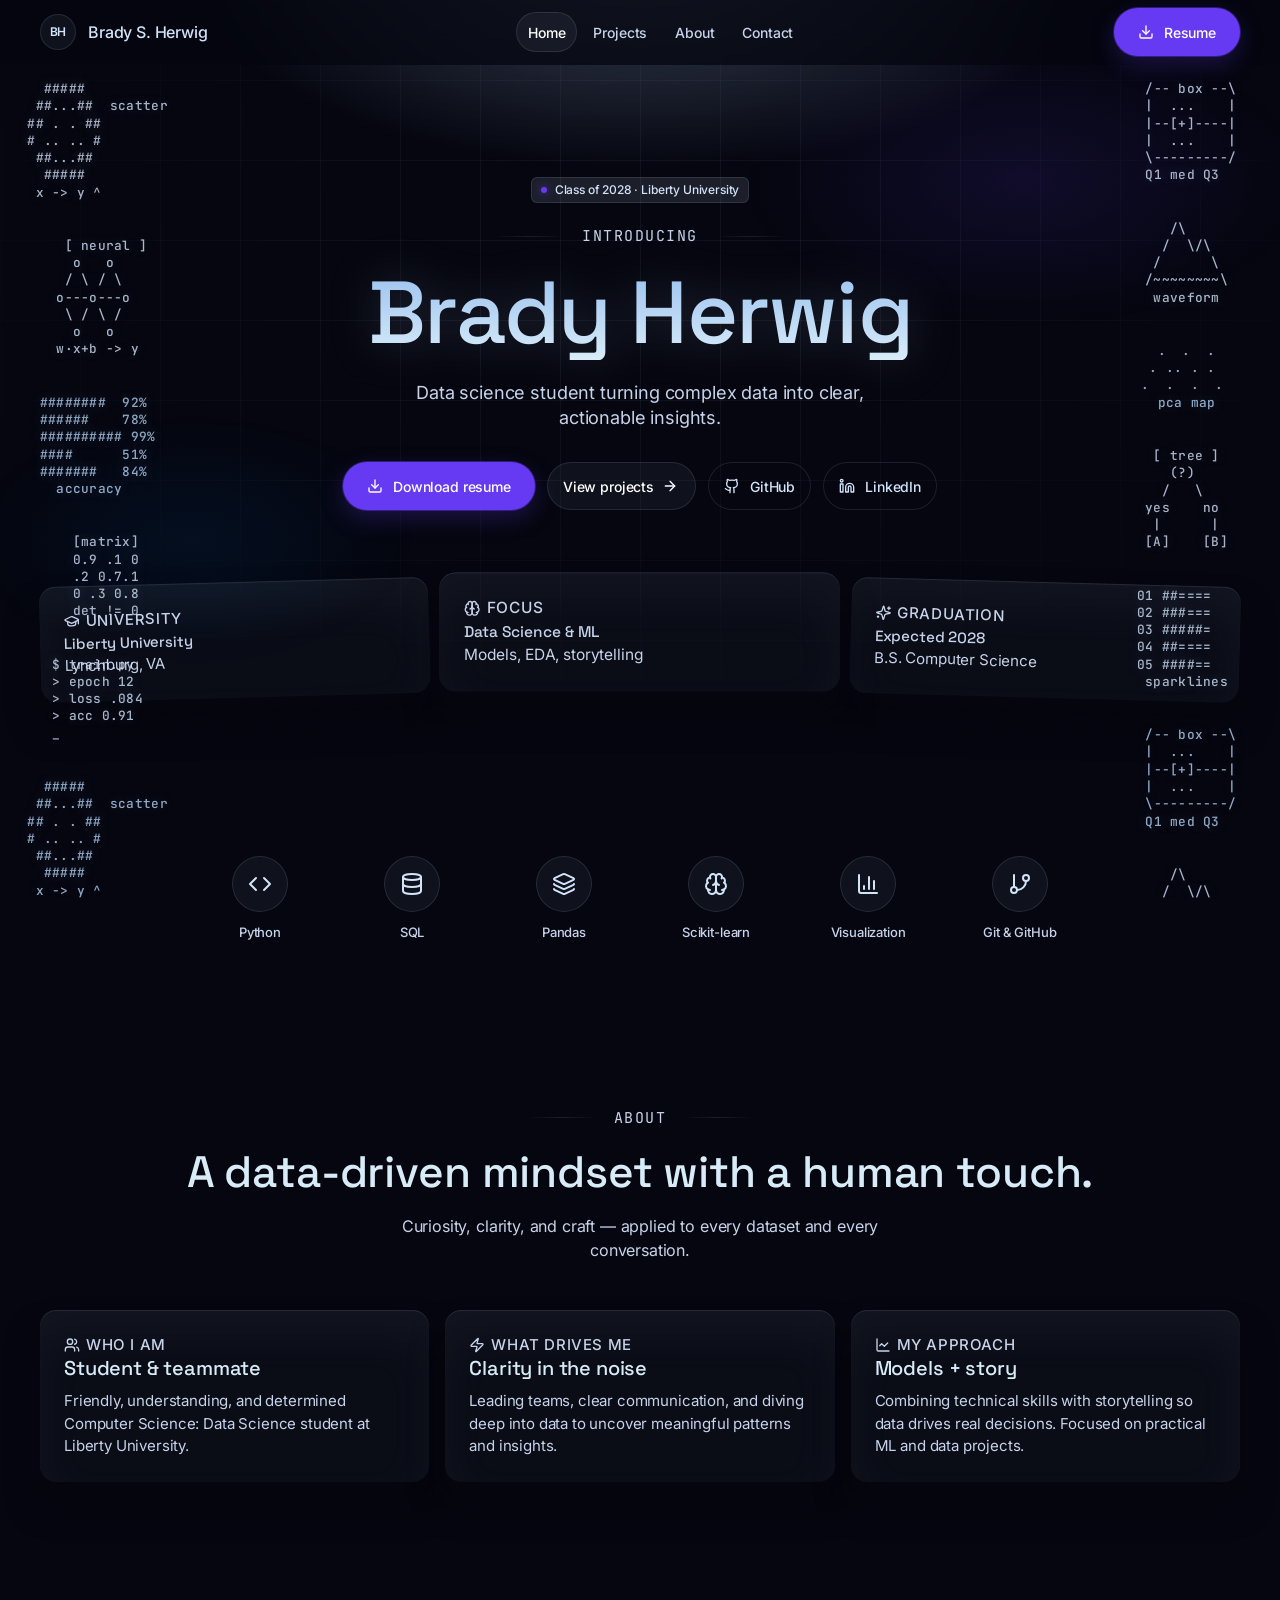
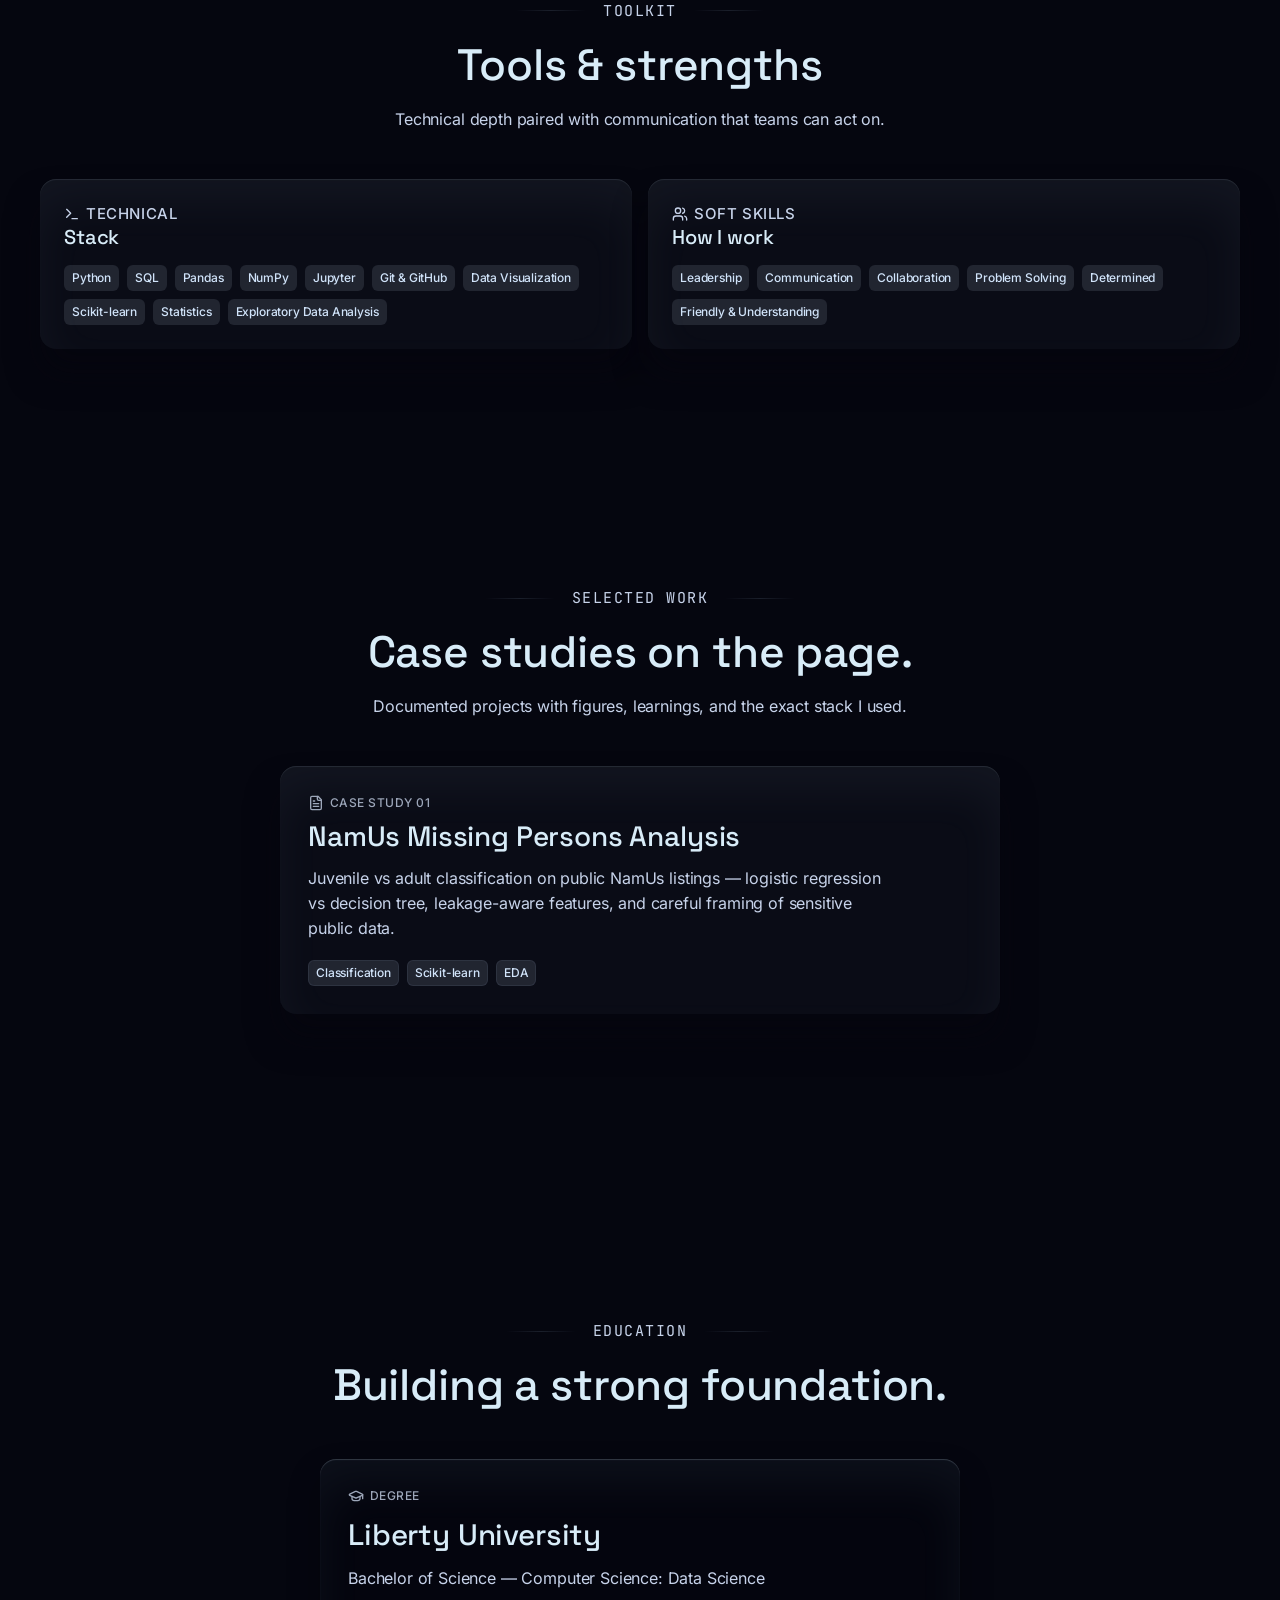
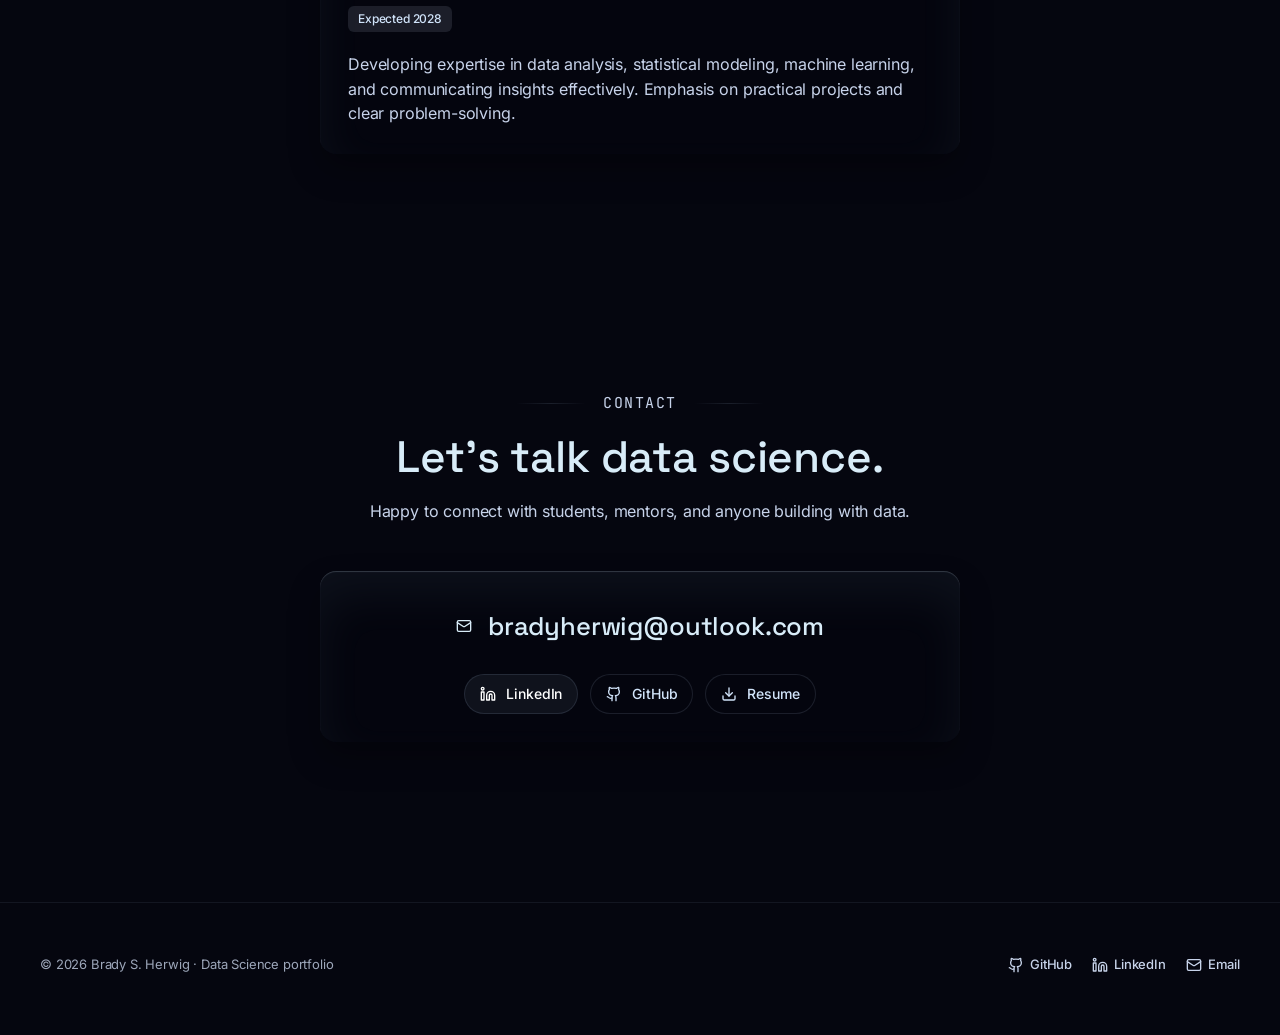
==== commit ad98fc40: "fix: paint side ASCII above ambient background Negative z-index bg layers and a solid grid fill coul" ====
--- a/index.html
+++ b/index.html
@@ -7,11 +7,117 @@
   <meta name="description" content="Brady S. Herwig — Data Science student at Liberty University. Turning complex data into clear, actionable insights.">
   <meta name="theme-color" content="#05060f">
   <link rel="stylesheet" href="assets/fonts/fonts.css">
-  <link rel="stylesheet" href="style.css">
+  <link rel="stylesheet" href="style.css?v=side-ascii-2">
 </head>
 <body data-page="home">
   <div class="bg-grid" aria-hidden="true"></div>
   <div class="bg-halo" aria-hidden="true"></div>
+
+  <!-- Fixed side rails: static markup so visibility never depends on JS alone -->
+  <div class="side-ascii" aria-hidden="true">
+    <div class="side-ascii__rail side-ascii__rail--left">
+      <div class="side-ascii__track">
+        <pre class="side-ascii__fig">  #####
+ ##...##  scatter
+## . . ##
+# .. .. #
+ ##...##
+  #####
+ x -&gt; y ^</pre>
+        <pre class="side-ascii__fig side-ascii__fig--2">  [ neural ]
+   o   o
+  / \ / \
+ o---o---o
+  \ / \ /
+   o   o
+ w·x+b -&gt; y</pre>
+        <pre class="side-ascii__fig side-ascii__fig--3">########  92%
+######    78%
+########## 99%
+####      51%
+#######   84%
+  accuracy</pre>
+        <pre class="side-ascii__fig">  [matrix]
+  0.9 .1 0
+  .2 0.7.1
+  0 .3 0.8
+  det != 0</pre>
+        <pre class="side-ascii__fig side-ascii__fig--2">$ train.py
+&gt; epoch 12
+&gt; loss .084
+&gt; acc 0.91
+_</pre>
+        <pre class="side-ascii__fig side-ascii__fig--3">  #####
+ ##...##  scatter
+## . . ##
+# .. .. #
+ ##...##
+  #####
+ x -&gt; y ^</pre>
+        <pre class="side-ascii__fig">  [ neural ]
+   o   o
+  / \ / \
+ o---o---o
+  \ / \ /
+   o   o
+ w·x+b -&gt; y</pre>
+        <pre class="side-ascii__fig side-ascii__fig--2">########  92%
+######    78%
+########## 99%
+####      51%
+#######   84%
+  accuracy</pre>
+      </div>
+    </div>
+    <div class="side-ascii__rail side-ascii__rail--right">
+      <div class="side-ascii__track">
+        <pre class="side-ascii__fig">  /-- box --\
+  |  ...    |
+  |--[+]----|
+  |  ...    |
+  \---------/
+  Q1 med Q3</pre>
+        <pre class="side-ascii__fig side-ascii__fig--2">    /\
+   /  \/\
+  /      \
+ /~~~~~~~~\
+  waveform</pre>
+        <pre class="side-ascii__fig side-ascii__fig--3">  .  .  .
+ . .. . .
+.  .  .  .
+  pca map</pre>
+        <pre class="side-ascii__fig">  [ tree ]
+    (?)
+   /   \
+ yes    no
+  |      |
+ [A]    [B]</pre>
+        <pre class="side-ascii__fig side-ascii__fig--2">01 ##====
+02 ###===
+03 #####=
+04 ##====
+05 ####==
+ sparklines</pre>
+        <pre class="side-ascii__fig side-ascii__fig--3">  /-- box --\
+  |  ...    |
+  |--[+]----|
+  |  ...    |
+  \---------/
+  Q1 med Q3</pre>
+        <pre class="side-ascii__fig">    /\
+   /  \/\
+  /      \
+ /~~~~~~~~\
+  waveform</pre>
+        <pre class="side-ascii__fig side-ascii__fig--2">  [ tree ]
+    (?)
+   /   \
+ yes    no
+  |      |
+ [A]    [B]</pre>
+      </div>
+    </div>
+  </div>
 
   <nav class="nav" id="site-nav">
     <div class="shell nav__inner">
@@ -325,6 +431,6 @@
   </footer>
 
   <div id="toast" class="toast" role="status" aria-live="polite" hidden></div>
-  <script src="script.js"></script>
+  <script src="script.js?v=side-ascii-2"></script>
 </body>
 </html>
--- a/style.css
+++ b/style.css
@@ -129,6 +129,8 @@
   scroll-behavior: smooth;
   background: var(--color-midnight-canvas);
   color: var(--color-frost-glow);
+  /* clip (not hidden on body) so position:fixed side rails stay viewport-fixed */
+  overflow-x: clip;
 }
 
 body {
@@ -143,7 +145,8 @@
   color: var(--color-frost-glow);
   -webkit-font-smoothing: antialiased;
   position: relative;
-  overflow-x: hidden;
+  /* Keep horizontal overflow visible on body so fixed side rails stay viewport-fixed */
+  overflow-x: visible;
 }
 
 img {
@@ -322,13 +325,18 @@
   margin-inline-end: 2px;
 }
 
-/* ---------- ambient canvas ---------- */
+/* ---------- layer stack (critical — never put bg at negative z-index) ----------
+   0  bg-grid / bg-halo   (ambient, under everything)
+   2  main / footer       (page content)
+   3  side-ascii          (fixed gutters — ABOVE bg + content, under nav)
+   50 nav                 (sticky chrome)
+   ------------------------------------------------------------------ */
 .bg-grid {
   position: fixed;
   inset: 0;
-  z-index: -2;
+  z-index: 0;
   pointer-events: none;
-  background-color: var(--color-midnight-canvas);
+  /* no solid fill — body already paints canvas; solid fill here hid side layers */
   background-image:
     linear-gradient(rgba(186, 215, 247, 0.06) 1px, transparent 1px),
     linear-gradient(90deg, rgba(186, 215, 247, 0.06) 1px, transparent 1px);
@@ -340,12 +348,123 @@
 .bg-halo {
   position: fixed;
   inset: 0;
-  z-index: -1;
+  z-index: 0;
   pointer-events: none;
   background:
     radial-gradient(ellipse 60% 40% at 50% -5%, rgba(124, 145, 182, 0.45), transparent 60%),
     radial-gradient(ellipse 40% 30% at 80% 20%, rgba(102, 58, 243, 0.12), transparent 55%),
     radial-gradient(ellipse 35% 28% at 15% 60%, rgba(2, 125, 234, 0.08), transparent 50%);
+}
+
+/* ---------- cool ASCII side rails (fixed; above ambient bg) ---------- */
+.side-ascii {
+  display: none;
+  position: fixed;
+  top: 0;
+  right: 0;
+  bottom: 0;
+  left: 0;
+  width: 100vw;
+  height: 100vh;
+  height: 100dvh;
+  z-index: 3;
+  pointer-events: none;
+  overflow: hidden;
+  user-select: none;
+}
+
+/* Show when there is side space (tablet landscape / laptop+) */
+@media (min-width: 900px) {
+  .side-ascii {
+    display: block;
+  }
+}
+
+.side-ascii__rail {
+  position: absolute;
+  top: 0;
+  bottom: 0;
+  width: clamp(120px, 14vw, 180px);
+  display: flex;
+  flex-direction: column;
+  align-items: center;
+  justify-content: flex-start;
+  gap: 36px;
+  padding: 80px 8px 40px;
+  box-sizing: border-box;
+  overflow: hidden;
+}
+
+.side-ascii__rail--left {
+  left: 8px;
+  right: auto;
+}
+
+.side-ascii__rail--right {
+  right: 8px;
+  left: auto;
+}
+
+.side-ascii__track {
+  display: flex;
+  flex-direction: column;
+  align-items: center;
+  gap: 36px;
+  animation: side-ascii-drift 70s linear infinite;
+}
+
+.side-ascii__rail--right .side-ascii__track {
+  animation-direction: reverse;
+  animation-duration: 85s;
+}
+
+@keyframes side-ascii-drift {
+  from {
+    transform: translateY(0);
+  }
+  to {
+    transform: translateY(-50%);
+  }
+}
+
+.side-ascii__fig {
+  margin: 0;
+  padding: 0;
+  font-family: var(--font-jetbrains-mono), ui-monospace, Consolas, "Courier New", monospace;
+  font-size: clamp(11px, 1vw, 13px);
+  line-height: 1.35;
+  font-weight: 500;
+  letter-spacing: 0.02em;
+  white-space: pre;
+  color: #c7d3ea;
+  opacity: 0.85;
+  text-shadow: 0 0 16px rgba(186, 215, 247, 0.35);
+}
+
+.side-ascii__fig--2 {
+  color: #d1e4fa;
+  opacity: 0.8;
+}
+
+.side-ascii__fig--3 {
+  color: #b6d9fc;
+  opacity: 0.78;
+}
+
+@media (prefers-reduced-motion: reduce) {
+  .side-ascii__track {
+    animation: none;
+  }
+  .side-ascii__fig {
+    text-shadow: none;
+  }
+}
+
+/* Content above ambient + side rails */
+main,
+.footer {
+  position: relative;
+  z-index: 2;
 }
 
 /* ---------- layout ---------- */
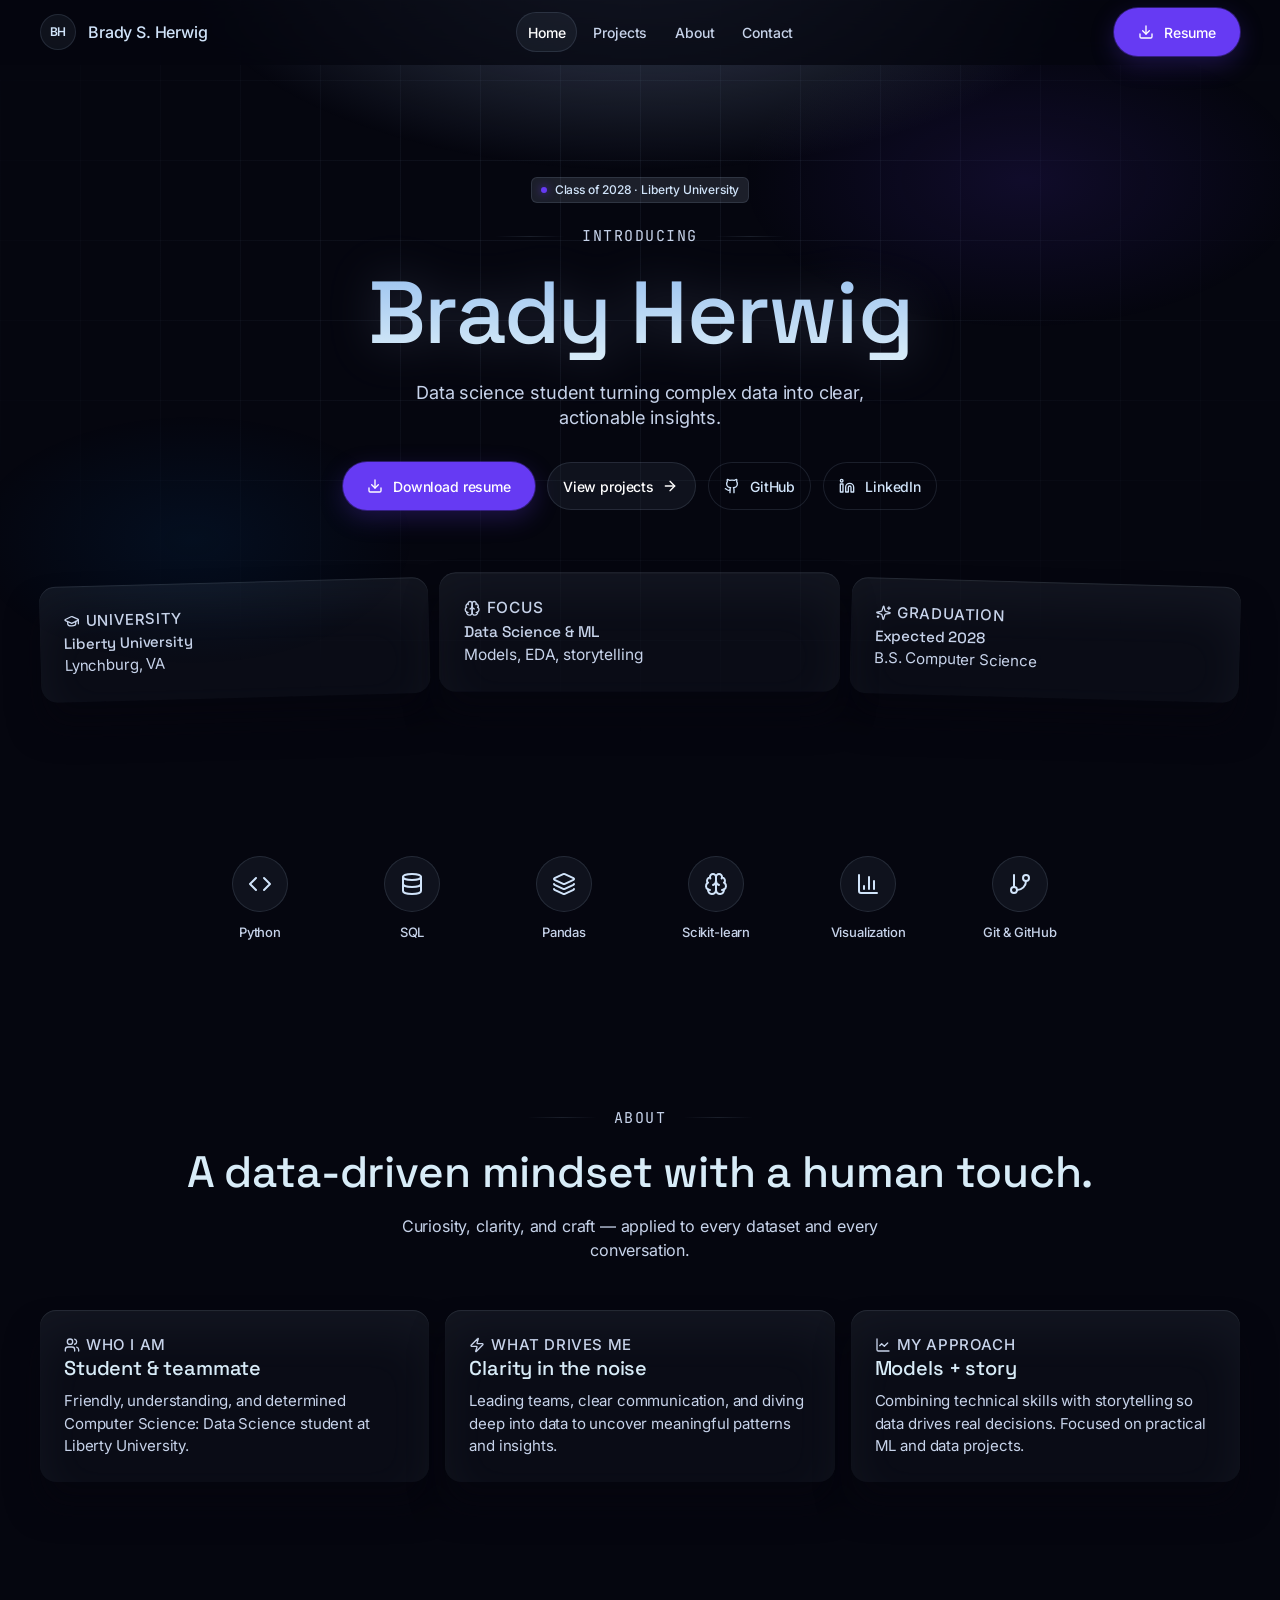
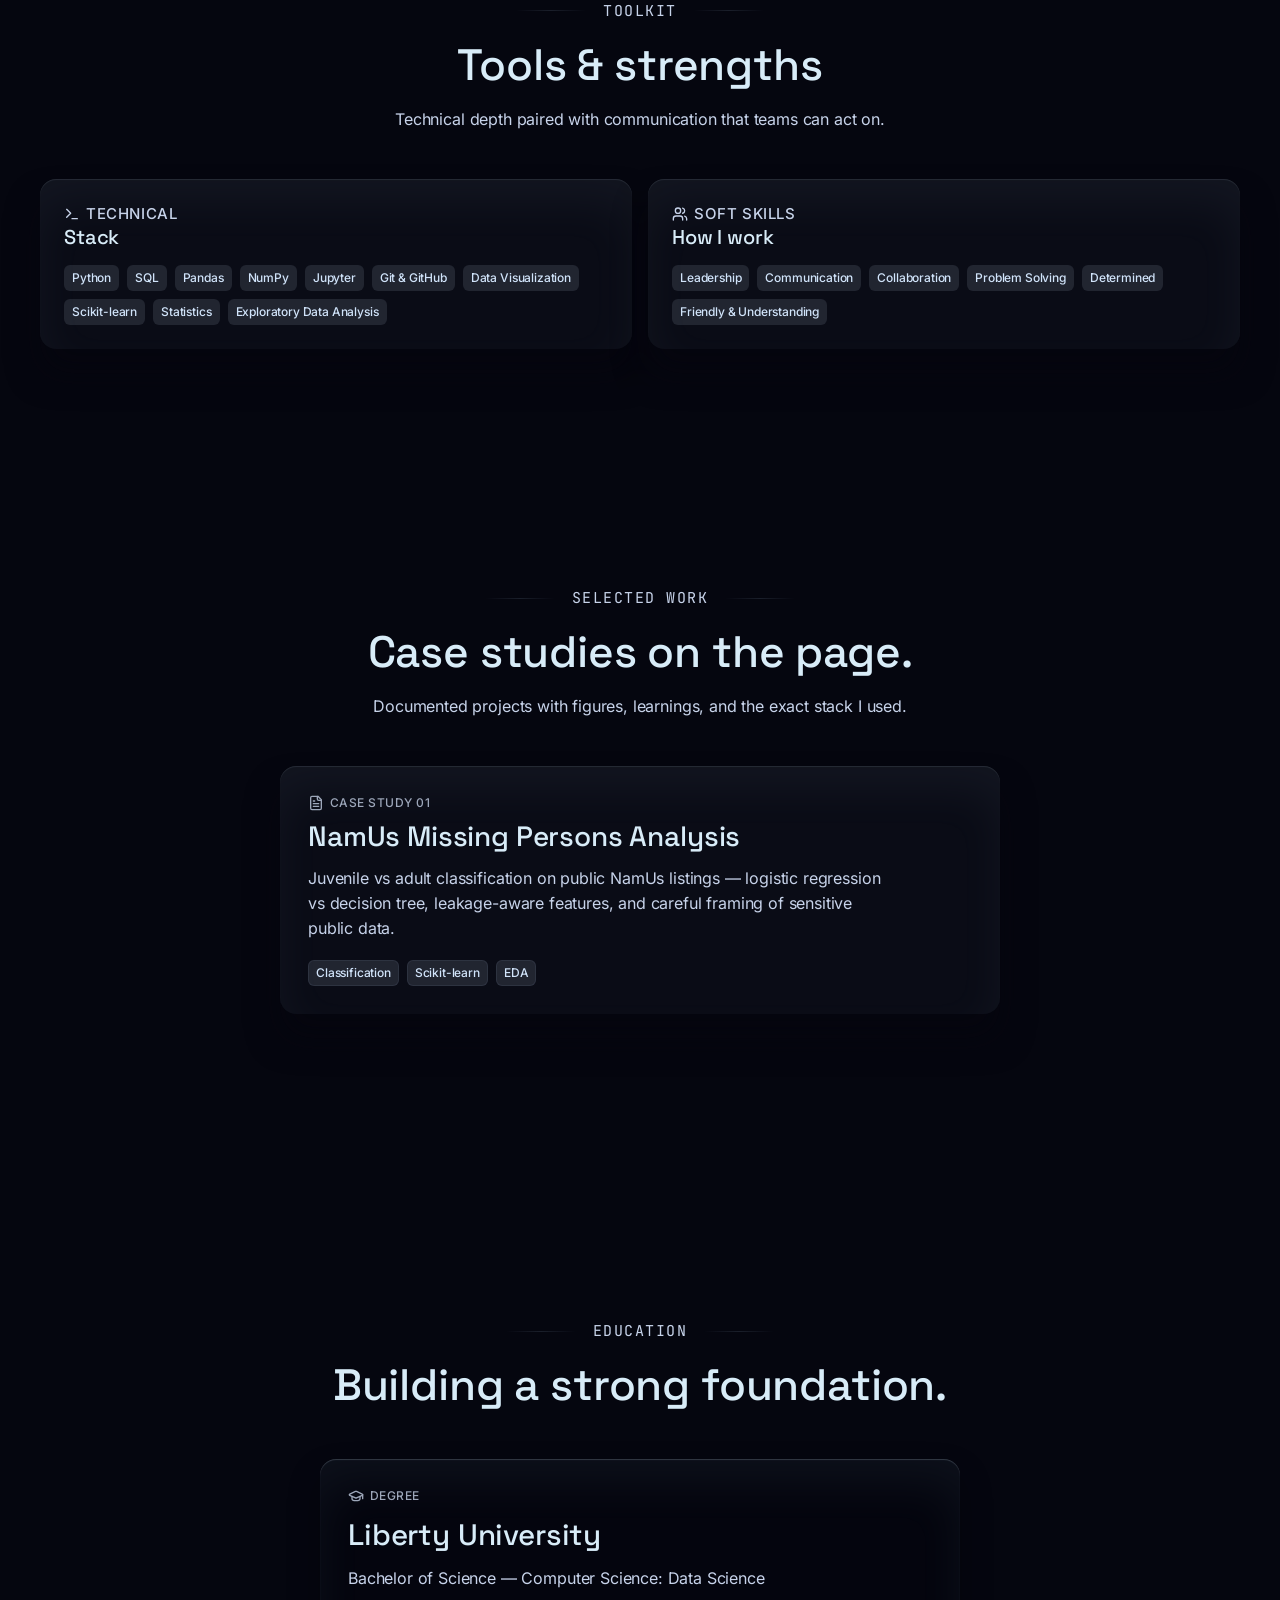
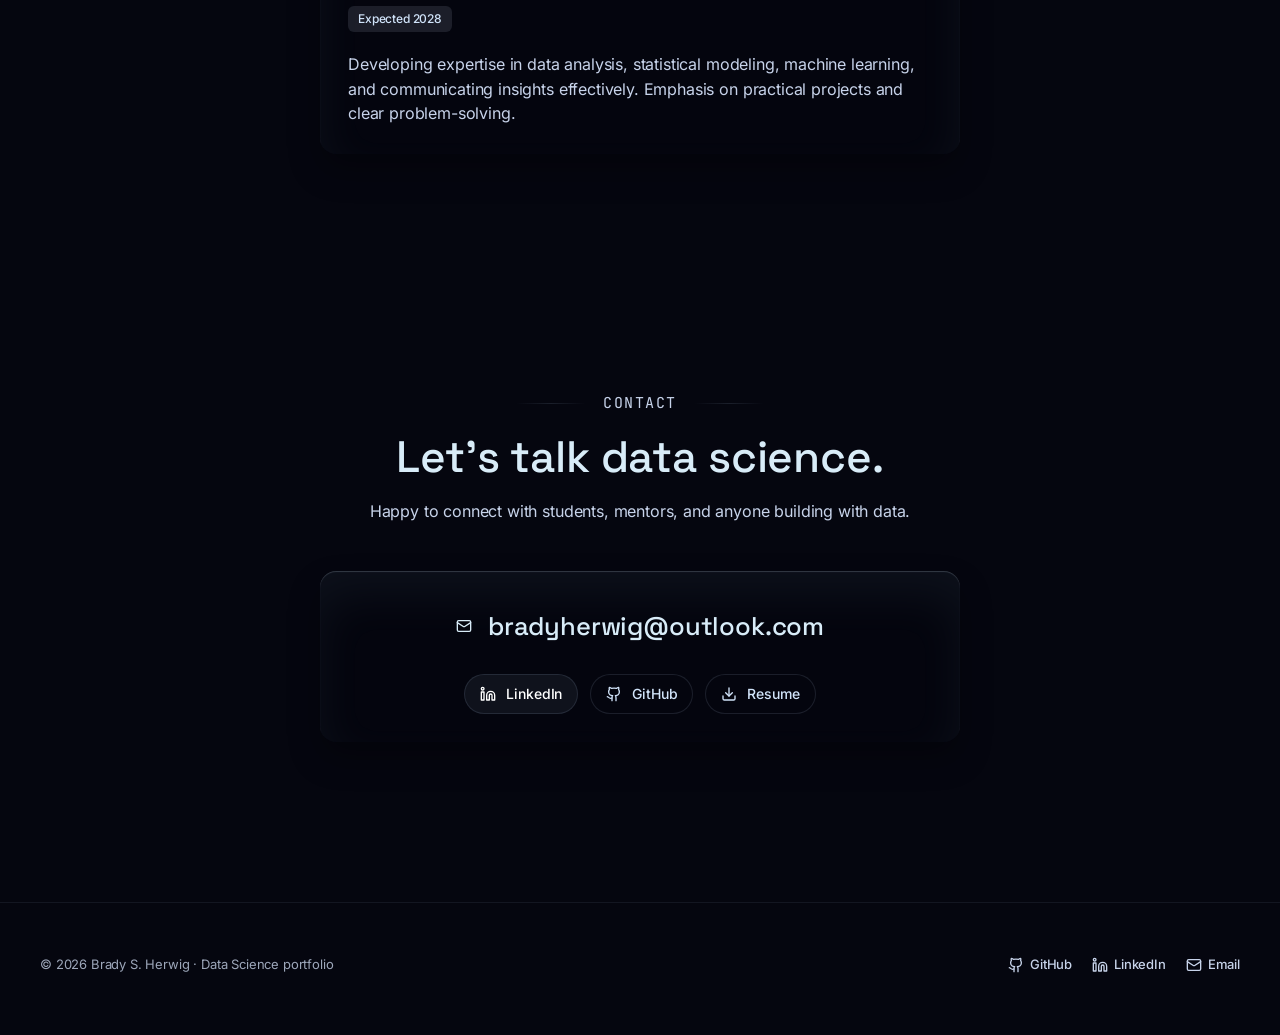
==== commit ddc04797: "chore: remove side ASCII art rails The gutter figures looked off, so drop the markup, CSS, JS, and t" ====
--- a/index.html
+++ b/index.html
@@ -7,117 +7,11 @@
   <meta name="description" content="Brady S. Herwig — Data Science student at Liberty University. Turning complex data into clear, actionable insights.">
   <meta name="theme-color" content="#05060f">
   <link rel="stylesheet" href="assets/fonts/fonts.css">
-  <link rel="stylesheet" href="style.css?v=side-ascii-2">
+  <link rel="stylesheet" href="style.css?v=5">
 </head>
 <body data-page="home">
   <div class="bg-grid" aria-hidden="true"></div>
   <div class="bg-halo" aria-hidden="true"></div>
-
-  <!-- Fixed side rails: static markup so visibility never depends on JS alone -->
-  <div class="side-ascii" aria-hidden="true">
-    <div class="side-ascii__rail side-ascii__rail--left">
-      <div class="side-ascii__track">
-        <pre class="side-ascii__fig">  #####
- ##...##  scatter
-## . . ##
-# .. .. #
- ##...##
-  #####
- x -&gt; y ^</pre>
-        <pre class="side-ascii__fig side-ascii__fig--2">  [ neural ]
-   o   o
-  / \ / \
- o---o---o
-  \ / \ /
-   o   o
- w·x+b -&gt; y</pre>
-        <pre class="side-ascii__fig side-ascii__fig--3">########  92%
-######    78%
-########## 99%
-####      51%
-#######   84%
-  accuracy</pre>
-        <pre class="side-ascii__fig">  [matrix]
-  0.9 .1 0
-  .2 0.7.1
-  0 .3 0.8
-  det != 0</pre>
-        <pre class="side-ascii__fig side-ascii__fig--2">$ train.py
-&gt; epoch 12
-&gt; loss .084
-&gt; acc 0.91
-_</pre>
-        <pre class="side-ascii__fig side-ascii__fig--3">  #####
- ##...##  scatter
-## . . ##
-# .. .. #
- ##...##
-  #####
- x -&gt; y ^</pre>
-        <pre class="side-ascii__fig">  [ neural ]
-   o   o
-  / \ / \
- o---o---o
-  \ / \ /
-   o   o
- w·x+b -&gt; y</pre>
-        <pre class="side-ascii__fig side-ascii__fig--2">########  92%
-######    78%
-########## 99%
-####      51%
-#######   84%
-  accuracy</pre>
-      </div>
-    </div>
-    <div class="side-ascii__rail side-ascii__rail--right">
-      <div class="side-ascii__track">
-        <pre class="side-ascii__fig">  /-- box --\
-  |  ...    |
-  |--[+]----|
-  |  ...    |
-  \---------/
-  Q1 med Q3</pre>
-        <pre class="side-ascii__fig side-ascii__fig--2">    /\
-   /  \/\
-  /      \
- /~~~~~~~~\
-  waveform</pre>
-        <pre class="side-ascii__fig side-ascii__fig--3">  .  .  .
- . .. . .
-.  .  .  .
-  pca map</pre>
-        <pre class="side-ascii__fig">  [ tree ]
-    (?)
-   /   \
- yes    no
-  |      |
- [A]    [B]</pre>
-        <pre class="side-ascii__fig side-ascii__fig--2">01 ##====
-02 ###===
-03 #####=
-04 ##====
-05 ####==
- sparklines</pre>
-        <pre class="side-ascii__fig side-ascii__fig--3">  /-- box --\
-  |  ...    |
-  |--[+]----|
-  |  ...    |
-  \---------/
-  Q1 med Q3</pre>
-        <pre class="side-ascii__fig">    /\
-   /  \/\
-  /      \
- /~~~~~~~~\
-  waveform</pre>
-        <pre class="side-ascii__fig side-ascii__fig--2">  [ tree ]
-    (?)
-   /   \
- yes    no
-  |      |
- [A]    [B]</pre>
-      </div>
-    </div>
-  </div>
 
   <nav class="nav" id="site-nav">
     <div class="shell nav__inner">
@@ -431,6 +325,6 @@
   </footer>
 
   <div id="toast" class="toast" role="status" aria-live="polite" hidden></div>
-  <script src="script.js?v=side-ascii-2"></script>
+  <script src="script.js?v=5"></script>
 </body>
 </html>
--- a/style.css
+++ b/style.css
@@ -328,7 +328,6 @@
 /* ---------- layer stack (critical — never put bg at negative z-index) ----------
    0  bg-grid / bg-halo   (ambient, under everything)
    2  main / footer       (page content)
-   3  side-ascii          (fixed gutters — ABOVE bg + content, under nav)
    50 nav                 (sticky chrome)
    ------------------------------------------------------------------ */
 .bg-grid {
@@ -356,111 +355,7 @@
     radial-gradient(ellipse 35% 28% at 15% 60%, rgba(2, 125, 234, 0.08), transparent 50%);
 }
 
-/* ---------- cool ASCII side rails (fixed; above ambient bg) ---------- */
-.side-ascii {
-  display: none;
-  position: fixed;
-  top: 0;
-  right: 0;
-  bottom: 0;
-  left: 0;
-  width: 100vw;
-  height: 100vh;
-  height: 100dvh;
-  z-index: 3;
-  pointer-events: none;
-  overflow: hidden;
-  user-select: none;
-}
-
-/* Show when there is side space (tablet landscape / laptop+) */
-@media (min-width: 900px) {
-  .side-ascii {
-    display: block;
-  }
-}
-
-.side-ascii__rail {
-  position: absolute;
-  top: 0;
-  bottom: 0;
-  width: clamp(120px, 14vw, 180px);
-  display: flex;
-  flex-direction: column;
-  align-items: center;
-  justify-content: flex-start;
-  gap: 36px;
-  padding: 80px 8px 40px;
-  box-sizing: border-box;
-  overflow: hidden;
-}
-
-.side-ascii__rail--left {
-  left: 8px;
-  right: auto;
-}
-
-.side-ascii__rail--right {
-  right: 8px;
-  left: auto;
-}
-
-.side-ascii__track {
-  display: flex;
-  flex-direction: column;
-  align-items: center;
-  gap: 36px;
-  animation: side-ascii-drift 70s linear infinite;
-}
-
-.side-ascii__rail--right .side-ascii__track {
-  animation-direction: reverse;
-  animation-duration: 85s;
-}
-
-@keyframes side-ascii-drift {
-  from {
-    transform: translateY(0);
-  }
-  to {
-    transform: translateY(-50%);
-  }
-}
-
-.side-ascii__fig {
-  margin: 0;
-  padding: 0;
-  font-family: var(--font-jetbrains-mono), ui-monospace, Consolas, "Courier New", monospace;
-  font-size: clamp(11px, 1vw, 13px);
-  line-height: 1.35;
-  font-weight: 500;
-  letter-spacing: 0.02em;
-  white-space: pre;
-  color: #c7d3ea;
-  opacity: 0.85;
-  text-shadow: 0 0 16px rgba(186, 215, 247, 0.35);
-}
-
-.side-ascii__fig--2 {
-  color: #d1e4fa;
-  opacity: 0.8;
-}
-
-.side-ascii__fig--3 {
-  color: #b6d9fc;
-  opacity: 0.78;
-}
-
-@media (prefers-reduced-motion: reduce) {
-  .side-ascii__track {
-    animation: none;
-  }
-  .side-ascii__fig {
-    text-shadow: none;
-  }
-}
-
-/* Content above ambient + side rails */
+/* Content above ambient background */
 main,
 .footer {
   position: relative;
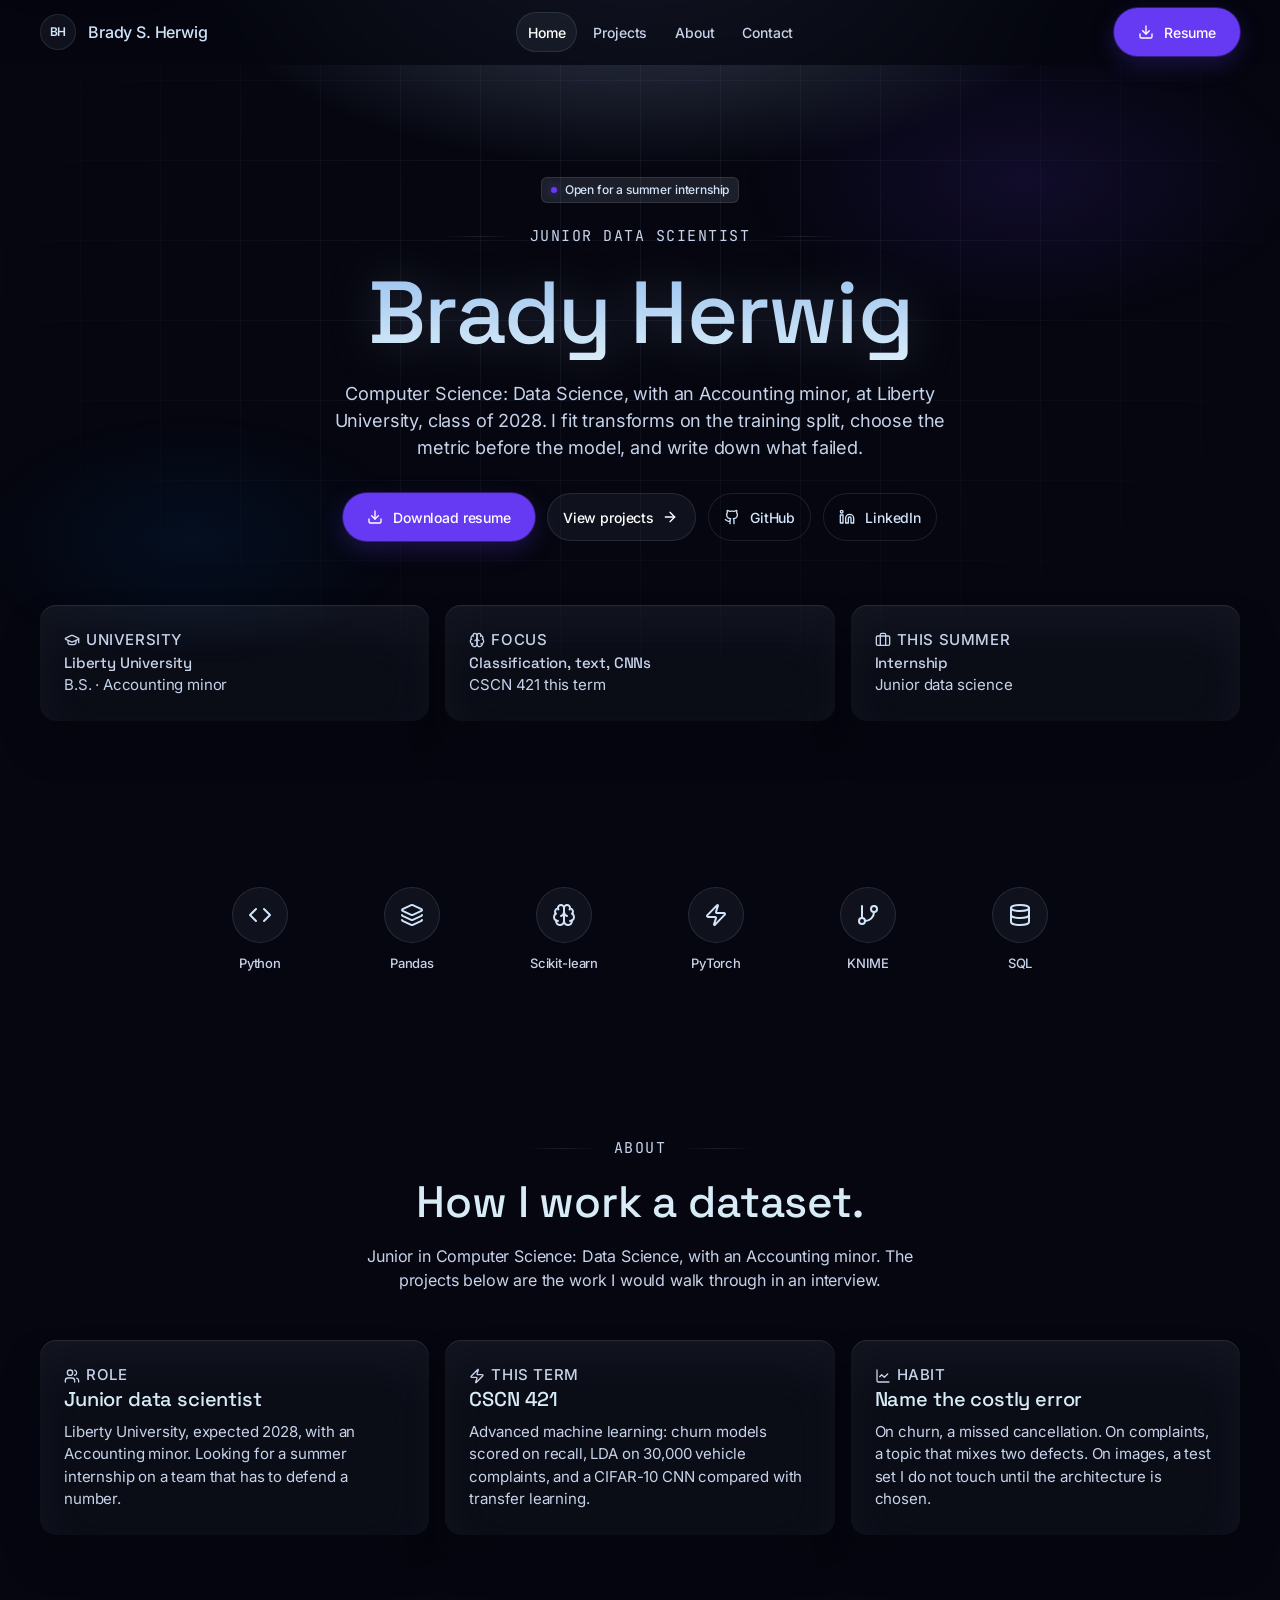
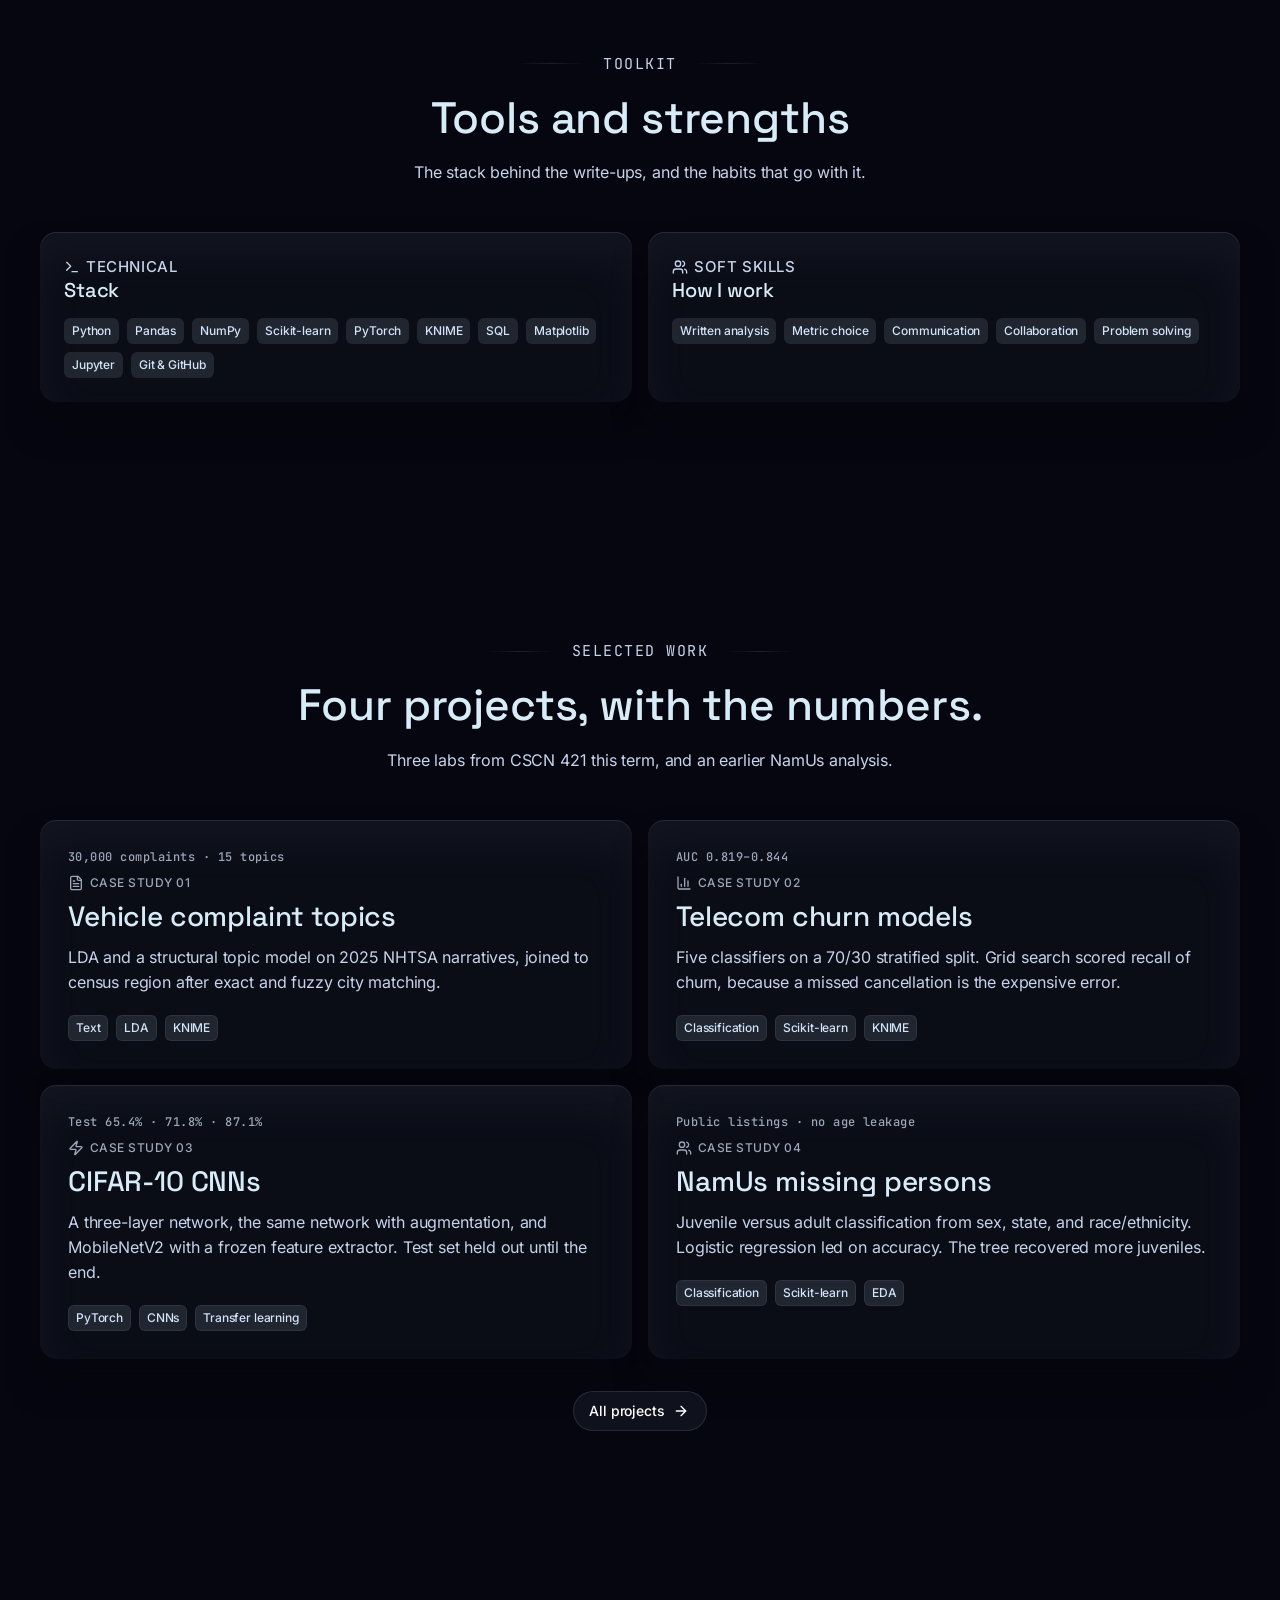
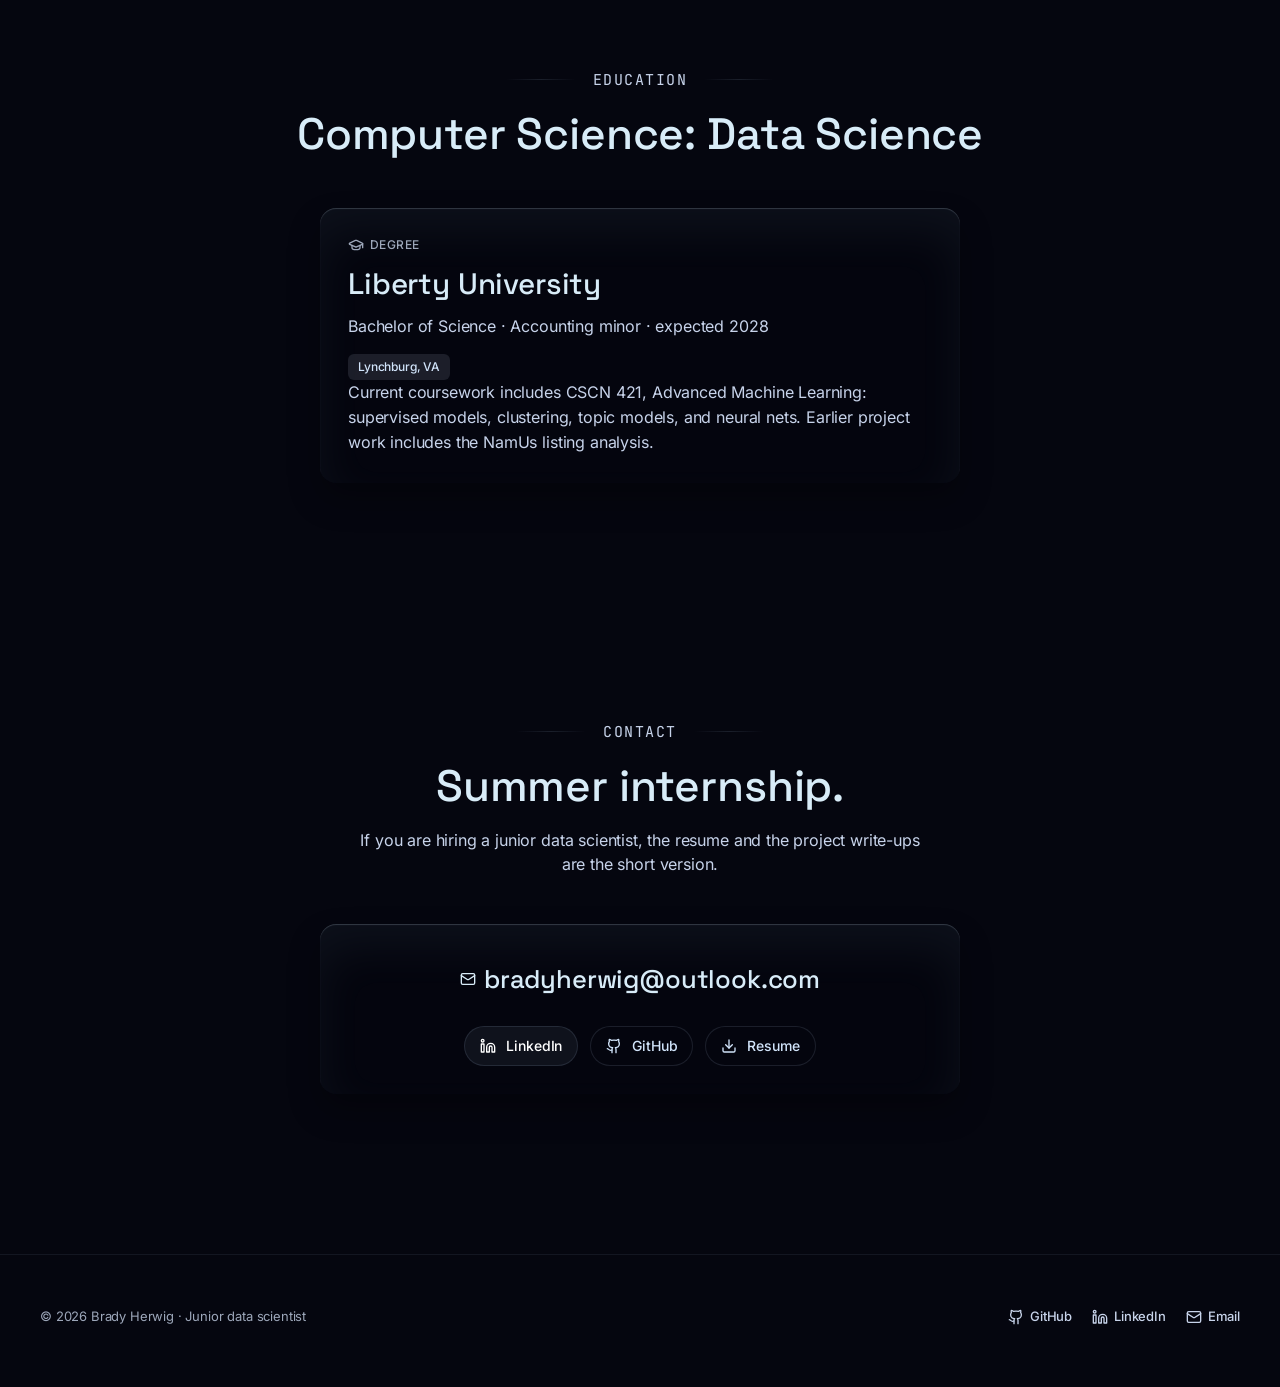
==== commit 7929ff00: "feat: add CSCN 421 case studies and updated resume Show the complaint, churn, and CIFAR-10 work for " ====
--- a/index.html
+++ b/index.html
@@ -3,13 +3,14 @@
 <head>
   <meta charset="UTF-8">
   <meta name="viewport" content="width=device-width, initial-scale=1.0">
-  <title>Brady S. Herwig | Data Science Student</title>
-  <meta name="description" content="Brady S. Herwig — Data Science student at Liberty University. Turning complex data into clear, actionable insights.">
+  <title>Brady Herwig | Junior Data Scientist</title>
+  <meta name="description" content="Brady Herwig, junior data scientist at Liberty University, seeking a summer internship. Churn classification, complaint topic models, and CIFAR-10 networks.">
   <meta name="theme-color" content="#05060f">
   <link rel="stylesheet" href="assets/fonts/fonts.css">
-  <link rel="stylesheet" href="style.css?v=5">
+  <link rel="stylesheet" href="style.css?v=6">
 </head>
 <body data-page="home">
+  <a class="skip-link" href="#top">Skip to content</a>
   <div class="bg-grid" aria-hidden="true"></div>
   <div class="bg-halo" aria-hidden="true"></div>
 
@@ -56,12 +57,13 @@
       <div class="shell">
         <p class="hero__badge reveal">
           <span class="hero__badge-dot" aria-hidden="true"></span>
-          Class of 2028 · Liberty University
+          Open for a summer internship
         </p>
-        <p class="eyebrow reveal d1">Introducing</p>
+        <p class="eyebrow reveal d1">Junior data scientist</p>
         <h1 class="display display--hero reveal d1">Brady Herwig</h1>
         <p class="hero__sub reveal d2">
-          Data science student turning complex data into clear, actionable insights.
+          Computer Science: Data Science, with an Accounting minor, at Liberty University, class of 2028.
+          I fit transforms on the training split, choose the metric before the model, and write down what failed.
         </p>
         <div class="hero__actions reveal d3">
           <a class="btn btn--violet" href="resume/HerwigBradyResume.pdf" download="HerwigBradyResume.pdf">
@@ -89,29 +91,29 @@
               University
             </p>
             <p class="glass-card__value">Liberty University</p>
-            <p class="glass-card__body">Lynchburg, VA</p>
+            <p class="glass-card__body">B.S. · Accounting minor</p>
           </article>
           <article class="glass-card reveal d2">
             <p class="glass-card__label">
               <span class="icon icon--sm" data-icon="brain" aria-hidden="true"></span>
               Focus
             </p>
-            <p class="glass-card__value">Data Science &amp; ML</p>
-            <p class="glass-card__body">Models, EDA, storytelling</p>
+            <p class="glass-card__value">Classification, text, CNNs</p>
+            <p class="glass-card__body">CSCN 421 this term</p>
           </article>
           <article class="glass-card reveal d3">
             <p class="glass-card__label">
-              <span class="icon icon--sm" data-icon="sparkles" aria-hidden="true"></span>
-              Graduation
-            </p>
-            <p class="glass-card__value">Expected 2028</p>
-            <p class="glass-card__body">B.S. Computer Science</p>
+              <span class="icon icon--sm" data-icon="briefcase" aria-hidden="true"></span>
+              This summer
+            </p>
+            <p class="glass-card__value">Internship</p>
+            <p class="glass-card__body">Junior data science</p>
           </article>
         </div>
       </div>
     </header>
 
-    <section class="section" id="skills" style="padding-top: 48px; padding-bottom: 48px;">
+    <section class="section section--band" id="skills">
       <div class="shell">
         <p class="eyebrow reveal">Built with</p>
         <div class="feature-row reveal d1" role="list">
@@ -123,34 +125,34 @@
           </div>
           <div class="feature-tile" role="listitem">
             <div class="feature-tile__icon" aria-hidden="true">
+              <span class="icon icon--lg" data-icon="layers"></span>
+            </div>
+            <p class="feature-tile__label">Pandas</p>
+          </div>
+          <div class="feature-tile" role="listitem">
+            <div class="feature-tile__icon" aria-hidden="true">
+              <span class="icon icon--lg" data-icon="brain"></span>
+            </div>
+            <p class="feature-tile__label">Scikit-learn</p>
+          </div>
+          <div class="feature-tile" role="listitem">
+            <div class="feature-tile__icon" aria-hidden="true">
+              <span class="icon icon--lg" data-icon="zap"></span>
+            </div>
+            <p class="feature-tile__label">PyTorch</p>
+          </div>
+          <div class="feature-tile" role="listitem">
+            <div class="feature-tile__icon" aria-hidden="true">
+              <span class="icon icon--lg" data-icon="git-branch"></span>
+            </div>
+            <p class="feature-tile__label">KNIME</p>
+          </div>
+          <div class="feature-tile" role="listitem">
+            <div class="feature-tile__icon" aria-hidden="true">
               <span class="icon icon--lg" data-icon="database"></span>
             </div>
             <p class="feature-tile__label">SQL</p>
           </div>
-          <div class="feature-tile" role="listitem">
-            <div class="feature-tile__icon" aria-hidden="true">
-              <span class="icon icon--lg" data-icon="layers"></span>
-            </div>
-            <p class="feature-tile__label">Pandas</p>
-          </div>
-          <div class="feature-tile" role="listitem">
-            <div class="feature-tile__icon" aria-hidden="true">
-              <span class="icon icon--lg" data-icon="brain"></span>
-            </div>
-            <p class="feature-tile__label">Scikit-learn</p>
-          </div>
-          <div class="feature-tile" role="listitem">
-            <div class="feature-tile__icon" aria-hidden="true">
-              <span class="icon icon--lg" data-icon="chart-column"></span>
-            </div>
-            <p class="feature-tile__label">Visualization</p>
-          </div>
-          <div class="feature-tile" role="listitem">
-            <div class="feature-tile__icon" aria-hidden="true">
-              <span class="icon icon--lg" data-icon="git-branch"></span>
-            </div>
-            <p class="feature-tile__label">Git &amp; GitHub</p>
-          </div>
         </div>
       </div>
     </section>
@@ -159,44 +161,44 @@
       <div class="shell">
         <div class="section__head reveal">
           <p class="eyebrow">About</p>
-          <h2 class="section-title">A data-driven mindset with a human touch.</h2>
-          <p class="lede">Curiosity, clarity, and craft — applied to every dataset and every conversation.</p>
+          <h2 class="section-title">How I work a dataset.</h2>
+          <p class="lede">Junior in Computer Science: Data Science, with an Accounting minor. The projects below are the work I would walk through in an interview.</p>
         </div>
         <div class="about-grid">
           <article class="glass-card reveal d1">
             <p class="glass-card__label">
               <span class="icon icon--sm" data-icon="users" aria-hidden="true"></span>
-              Who I am
-            </p>
-            <h3>Student &amp; teammate</h3>
-            <p>Friendly, understanding, and determined Computer Science: Data Science student at Liberty University.</p>
+              Role
+            </p>
+            <h3>Junior data scientist</h3>
+            <p>Liberty University, expected 2028, with an Accounting minor. Looking for a summer internship on a team that has to defend a number.</p>
           </article>
           <article class="glass-card reveal d2">
             <p class="glass-card__label">
               <span class="icon icon--sm" data-icon="zap" aria-hidden="true"></span>
-              What drives me
-            </p>
-            <h3>Clarity in the noise</h3>
-            <p>Leading teams, clear communication, and diving deep into data to uncover meaningful patterns and insights.</p>
+              This term
+            </p>
+            <h3>CSCN 421</h3>
+            <p>Advanced machine learning: churn models scored on recall, LDA on 30,000 vehicle complaints, and a CIFAR-10 CNN compared with transfer learning.</p>
           </article>
           <article class="glass-card reveal d3">
             <p class="glass-card__label">
               <span class="icon icon--sm" data-icon="chart-line" aria-hidden="true"></span>
-              My approach
-            </p>
-            <h3>Models + story</h3>
-            <p>Combining technical skills with storytelling so data drives real decisions. Focused on practical ML and data projects.</p>
-          </article>
-        </div>
-      </div>
-    </section>
-
-    <section class="section" id="tools" style="padding-top: 0;">
+              Habit
+            </p>
+            <h3>Name the costly error</h3>
+            <p>On churn, a missed cancellation. On complaints, a topic that mixes two defects. On images, a test set I do not touch until the architecture is chosen.</p>
+          </article>
+        </div>
+      </div>
+    </section>
+
+    <section class="section section--close" id="tools">
       <div class="shell">
         <div class="section__head reveal">
           <p class="eyebrow">Toolkit</p>
-          <h2 class="section-title">Tools &amp; strengths</h2>
-          <p class="lede">Technical depth paired with communication that teams can act on.</p>
+          <h2 class="section-title">Tools and strengths</h2>
+          <p class="lede">The stack behind the write-ups, and the habits that go with it.</p>
         </div>
         <div class="skills-grid">
           <div class="glass-card reveal d1">
@@ -223,26 +225,76 @@
       <div class="shell">
         <div class="section__head reveal">
           <p class="eyebrow">Selected work</p>
-          <h2 class="section-title">Case studies on the page.</h2>
-          <p class="lede">Documented projects with figures, learnings, and the exact stack I used.</p>
-        </div>
-        <a class="work-card reveal d1" href="projects.html#project-namus-missing">
-          <p class="glass-card__label">
-            <span class="icon icon--sm" data-icon="file-text" aria-hidden="true"></span>
-            Case study 01
-          </p>
-          <h3 class="work-card__title">NamUs Missing Persons Analysis</h3>
-          <p class="prose">
-            Juvenile vs adult classification on public NamUs listings — logistic regression vs decision tree,
-            leakage-aware features, and careful framing of sensitive public data.
-          </p>
-          <div class="work-card__meta">
-            <span class="badge">Classification</span>
-            <span class="badge">Scikit-learn</span>
-            <span class="badge">EDA</span>
-          </div>
-        </a>
-        <div class="hero__actions reveal d2" style="margin-top: 28px;">
+          <h2 class="section-title">Four projects, with the numbers.</h2>
+          <p class="lede">Three labs from CSCN 421 this term, and an earlier NamUs analysis.</p>
+        </div>
+        <div class="work-grid">
+          <a class="work-card reveal d1" href="projects.html#project-nhtsa-complaints">
+            <p class="work-card__metric">30,000 complaints · 15 topics</p>
+            <p class="glass-card__label">
+              <span class="icon icon--sm" data-icon="file-text" aria-hidden="true"></span>
+              Case study 01
+            </p>
+            <h3 class="work-card__title">Vehicle complaint topics</h3>
+            <p class="prose">
+              LDA and a structural topic model on 2025 NHTSA narratives, joined to census region after exact and fuzzy city matching.
+            </p>
+            <div class="work-card__meta">
+              <span class="badge">Text</span>
+              <span class="badge">LDA</span>
+              <span class="badge">KNIME</span>
+            </div>
+          </a>
+          <a class="work-card reveal d2" href="projects.html#project-churn-classification">
+            <p class="work-card__metric">AUC 0.819–0.844</p>
+            <p class="glass-card__label">
+              <span class="icon icon--sm" data-icon="chart-column" aria-hidden="true"></span>
+              Case study 02
+            </p>
+            <h3 class="work-card__title">Telecom churn models</h3>
+            <p class="prose">
+              Five classifiers on a 70/30 stratified split. Grid search scored recall of churn, because a missed cancellation is the expensive error.
+            </p>
+            <div class="work-card__meta">
+              <span class="badge">Classification</span>
+              <span class="badge">Scikit-learn</span>
+              <span class="badge">KNIME</span>
+            </div>
+          </a>
+          <a class="work-card reveal d3" href="projects.html#project-cifar10-cnn">
+            <p class="work-card__metric">Test 65.4% · 71.8% · 87.1%</p>
+            <p class="glass-card__label">
+              <span class="icon icon--sm" data-icon="zap" aria-hidden="true"></span>
+              Case study 03
+            </p>
+            <h3 class="work-card__title">CIFAR-10 CNNs</h3>
+            <p class="prose">
+              A three-layer network, the same network with augmentation, and MobileNetV2 with a frozen feature extractor. Test set held out until the end.
+            </p>
+            <div class="work-card__meta">
+              <span class="badge">PyTorch</span>
+              <span class="badge">CNNs</span>
+              <span class="badge">Transfer learning</span>
+            </div>
+          </a>
+          <a class="work-card reveal d1" href="projects.html#project-namus-missing">
+            <p class="work-card__metric">Public listings · no age leakage</p>
+            <p class="glass-card__label">
+              <span class="icon icon--sm" data-icon="users" aria-hidden="true"></span>
+              Case study 04
+            </p>
+            <h3 class="work-card__title">NamUs missing persons</h3>
+            <p class="prose">
+              Juvenile versus adult classification from sex, state, and race/ethnicity. Logistic regression led on accuracy. The tree recovered more juveniles.
+            </p>
+            <div class="work-card__meta">
+              <span class="badge">Classification</span>
+              <span class="badge">Scikit-learn</span>
+              <span class="badge">EDA</span>
+            </div>
+          </a>
+        </div>
+        <div class="hero__actions reveal d2">
           <a class="btn btn--ghost" href="projects.html">
             All projects
             <span class="icon icon--sm" data-icon="arrow-right" aria-hidden="true"></span>
@@ -255,7 +307,7 @@
       <div class="shell">
         <div class="section__head reveal">
           <p class="eyebrow">Education</p>
-          <h2 class="section-title">Building a strong foundation.</h2>
+          <h2 class="section-title">Computer Science: Data Science</h2>
         </div>
         <div class="deep-card block-card reveal d1">
           <p class="glass-card__label">
@@ -263,11 +315,11 @@
             Degree
           </p>
           <h3 class="block-card__title">Liberty University</h3>
-          <p class="block-card__meta">Bachelor of Science — Computer Science: Data Science</p>
-          <span class="chip">Expected 2028</span>
-          <p class="prose" style="margin-top: 20px;">
-            Developing expertise in data analysis, statistical modeling, machine learning, and communicating insights effectively.
-            Emphasis on practical projects and clear problem-solving.
+          <p class="block-card__meta">Bachelor of Science · Accounting minor · expected 2028</p>
+          <span class="chip">Lynchburg, VA</span>
+          <p class="prose prose--spaced">
+            Current coursework includes CSCN 421, Advanced Machine Learning: supervised models, clustering, topic models, and neural nets.
+            Earlier project work includes the NamUs listing analysis.
           </p>
         </div>
       </div>
@@ -277,15 +329,15 @@
       <div class="shell">
         <div class="section__head reveal">
           <p class="eyebrow">Contact</p>
-          <h2 class="section-title">Let's talk data science.</h2>
-          <p class="lede">Happy to connect with students, mentors, and anyone building with data.</p>
-        </div>
-        <div class="deep-card block-card reveal d1" style="text-align: center;">
+          <h2 class="section-title">Summer internship.</h2>
+          <p class="lede">If you are hiring a junior data scientist, the resume and the project write-ups are the short version.</p>
+        </div>
+        <div class="deep-card block-card block-card--center reveal d1">
           <a class="contact-mail" href="mailto:bradyherwig@outlook.com">
-            <span class="icon icon--sm" data-icon="mail" aria-hidden="true" style="margin-inline-end: 8px;"></span>
+            <span class="icon icon--sm" data-icon="mail" aria-hidden="true"></span>
             bradyherwig@outlook.com
           </a>
-          <div class="btn-row" style="justify-content: center;">
+          <div class="btn-row btn-row--center">
             <a class="btn btn--ghost" href="https://www.linkedin.com/in/brady-herwig-8a77a4304/" target="_blank" rel="noopener noreferrer">
               <span class="icon icon--sm" data-icon="linkedin" aria-hidden="true"></span>
               LinkedIn
@@ -306,7 +358,7 @@
 
   <footer class="footer">
     <div class="shell footer__row">
-      <p class="footer__copy">© 2026 Brady S. Herwig · Data Science portfolio</p>
+      <p class="footer__copy">© 2026 Brady Herwig · Junior data scientist</p>
       <div class="footer__links">
         <a href="https://github.com/BradyHerwig" target="_blank" rel="noopener noreferrer">
           <span class="icon icon--sm" data-icon="github" aria-hidden="true"></span>
@@ -325,6 +377,6 @@
   </footer>
 
   <div id="toast" class="toast" role="status" aria-live="polite" hidden></div>
-  <script src="script.js?v=5"></script>
+  <script src="script.js?v=6"></script>
 </body>
 </html>
--- a/style.css
+++ b/style.css
@@ -160,6 +160,27 @@
   text-decoration: none;
 }
 
+a[href] {
+  cursor: pointer;
+}
+
+.skip-link {
+  position: absolute;
+  left: 16px;
+  top: 12px;
+  z-index: 200;
+  padding: 10px 16px;
+  border-radius: var(--radius-buttons);
+  background: var(--surface-deep-glass);
+  color: var(--color-frost-glow);
+  box-shadow: var(--shadow-modal);
+  transform: translateY(-200%);
+}
+
+.skip-link:focus {
+  transform: none;
+}
+
 button {
   font: inherit;
   color: inherit;
@@ -570,6 +591,14 @@
   margin-top: 28px;
 }
 
+.btn-row--center {
+  justify-content: center;
+}
+
+.prose--spaced {
+  margin-top: 20px;
+}
+
 /* ---------- type ---------- */
 .eyebrow {
   display: flex;
@@ -623,10 +652,23 @@
 }
 
 .display--hero {
-  font-size: clamp(3rem, 10vw, 5.5rem);
+  font-size: clamp(2.15rem, 10vw, 5.5rem);
   line-height: 1.08;
   text-align: center;
   filter: drop-shadow(0 0 24px rgba(186, 207, 247, 0.2));
+}
+
+@media (max-width: 900px) {
+  .display--hero {
+    font-size: clamp(2rem, 7vw, 3.25rem);
+    filter: none;
+  }
+}
+
+.display--page {
+  font-size: clamp(2.5rem, 8vw, 4rem);
+  line-height: 1.08;
+  text-align: center;
 }
 
 .section-title {
@@ -695,9 +737,9 @@
 
 .hero__sub {
   margin: 20px auto 0;
-  max-width: 480px;
+  max-width: 40rem;
   font-size: 18px;
-  line-height: 1.4;
+  line-height: 1.5;
   color: var(--color-moon-mist);
 }
 
@@ -721,17 +763,6 @@
   .hero-cards {
     grid-template-columns: repeat(3, 1fr);
     align-items: stretch;
-  }
-
-  .hero-cards .glass-card:nth-child(1) {
-    transform: rotate(-1.5deg) translateY(8px);
-  }
-  .hero-cards .glass-card:nth-child(2) {
-    transform: scale(1.03);
-    z-index: 1;
-  }
-  .hero-cards .glass-card:nth-child(3) {
-    transform: rotate(1.5deg) translateY(8px);
   }
 }
 
@@ -804,6 +835,20 @@
 .section {
   padding: var(--section-gap) 0;
   position: relative;
+}
+
+.section--band {
+  padding-top: 48px;
+  padding-bottom: 48px;
+}
+
+.section--close {
+  padding-top: 0;
+}
+
+.section--cta {
+  padding-top: 40px;
+  text-align: center;
 }
 
 .section__head {
@@ -940,6 +985,32 @@
   line-height: 1.2;
 }
 
+.work-grid {
+  display: grid;
+  gap: 16px;
+}
+
+@media (min-width: 768px) {
+  .work-grid {
+    grid-template-columns: 1fr 1fr;
+  }
+}
+
+.work-grid .work-card {
+  max-width: none;
+  margin: 0;
+  height: 100%;
+}
+
+.work-card__metric {
+  margin: 0 0 8px;
+  font-family: var(--font-jetbrains-mono);
+  font-size: 12px;
+  font-weight: 500;
+  letter-spacing: 0.04em;
+  color: var(--color-fog-veil);
+}
+
 .work-card .prose {
   color: var(--color-moon-mist);
 }
@@ -955,6 +1026,10 @@
 .block-card {
   max-width: 640px;
   margin: 0 auto;
+}
+
+.block-card--center {
+  text-align: center;
 }
 
 .block-card__title {
@@ -1013,7 +1088,7 @@
   font-weight: 500;
   color: var(--color-ice-highlight);
   line-height: 1.15;
-  max-width: 20ch;
+  max-width: 28ch;
 }
 
 .case__summary {
@@ -1068,6 +1143,164 @@
   background: rgba(199, 211, 234, 0.08);
   color: var(--color-frost-glow);
   box-shadow: var(--shadow-subtle);
+}
+
+.stat-row {
+  display: grid;
+  grid-template-columns: 1fr 1fr;
+  gap: 12px;
+  margin-top: 28px;
+}
+
+@media (min-width: 800px) {
+  .stat-row {
+    grid-template-columns: repeat(4, 1fr);
+  }
+}
+
+.stat {
+  padding: 16px 18px;
+  border-radius: var(--radius-cards);
+  background: var(--surface-frosted-glass);
+  box-shadow: var(--shadow-feature-card);
+}
+
+.stat__value {
+  margin: 0;
+  font-family: var(--font-jetbrains-mono);
+  font-size: clamp(1.05rem, 2vw, 1.35rem);
+  font-weight: 500;
+  line-height: 1.2;
+  color: var(--color-ice-highlight);
+  font-variant-numeric: tabular-nums;
+}
+
+.stat__label {
+  margin: 8px 0 0;
+  font-size: 13px;
+  line-height: 1.4;
+  color: var(--color-moon-mist);
+}
+
+.table-wrap {
+  margin-top: 28px;
+  overflow-x: auto;
+  border-radius: var(--radius-cards);
+  box-shadow: var(--shadow-feature-card);
+}
+
+.result-table {
+  width: 100%;
+  min-width: 520px;
+  border-collapse: collapse;
+  font-size: 14px;
+  line-height: 1.45;
+}
+
+.result-table th,
+.result-table td {
+  padding: 12px 14px;
+  text-align: left;
+  vertical-align: top;
+  color: var(--color-moon-mist);
+  border-bottom: 1px solid rgba(186, 215, 247, 0.12);
+}
+
+.result-table th {
+  font-family: var(--font-jetbrains-mono);
+  font-size: 12px;
+  font-weight: 500;
+  letter-spacing: 0.06em;
+  text-transform: uppercase;
+  color: var(--color-fog-veil);
+}
+
+.result-table tr:last-child td {
+  border-bottom: 0;
+}
+
+.code-block {
+  margin-top: 28px;
+  border-radius: var(--radius-cards);
+  background: rgba(5, 6, 15, 0.72);
+  box-shadow: var(--shadow-modal);
+}
+
+.code-block__bar {
+  display: flex;
+  flex-wrap: wrap;
+  align-items: center;
+  justify-content: space-between;
+  gap: 8px 16px;
+  margin: 0;
+  padding: 12px 16px;
+  font-family: var(--font-jetbrains-mono);
+  font-size: 12px;
+  color: var(--color-fog-veil);
+}
+
+.code-block__bar a {
+  color: var(--color-moon-mist);
+  text-decoration: underline;
+  text-underline-offset: 3px;
+}
+
+.code-block__bar a:hover {
+  color: var(--color-pure-white);
+}
+
+.code-block pre {
+  margin: 0;
+  padding: 0 16px 16px;
+  overflow-x: auto;
+}
+
+.code-block code {
+  font-family: var(--font-jetbrains-mono);
+  font-size: 13px;
+  line-height: 1.55;
+  color: var(--color-frost-glow);
+}
+
+.carousel--wide .carousel__slide {
+  aspect-ratio: 3 / 1;
+}
+
+.note {
+  margin-top: 28px;
+  padding: var(--card-padding);
+  border-radius: var(--radius-cards);
+  background: var(--surface-frosted-glass);
+  box-shadow: var(--shadow-feature-card);
+}
+
+.note h3 {
+  margin: 0 0 10px;
+  font-family: var(--font-display);
+  font-size: 18px;
+  font-weight: 500;
+  color: var(--color-ice-highlight);
+}
+
+.note p {
+  margin: 0;
+  font-size: 14px;
+  line-height: 1.55;
+  color: var(--color-moon-mist);
+}
+
+.note p + p {
+  margin-top: 10px;
+}
+
+.note a {
+  color: var(--color-ice-highlight);
+  text-decoration: underline;
+  text-underline-offset: 3px;
+}
+
+.note a:hover {
+  color: var(--color-pure-white);
 }
 
 /* Carousel */
@@ -1275,6 +1508,12 @@
   }
   .carousel__viewport {
     scroll-behavior: auto;
+  }
+  .work-card:hover {
+    transform: none;
+  }
+  .skip-link {
+    transition: none;
   }
 }
 
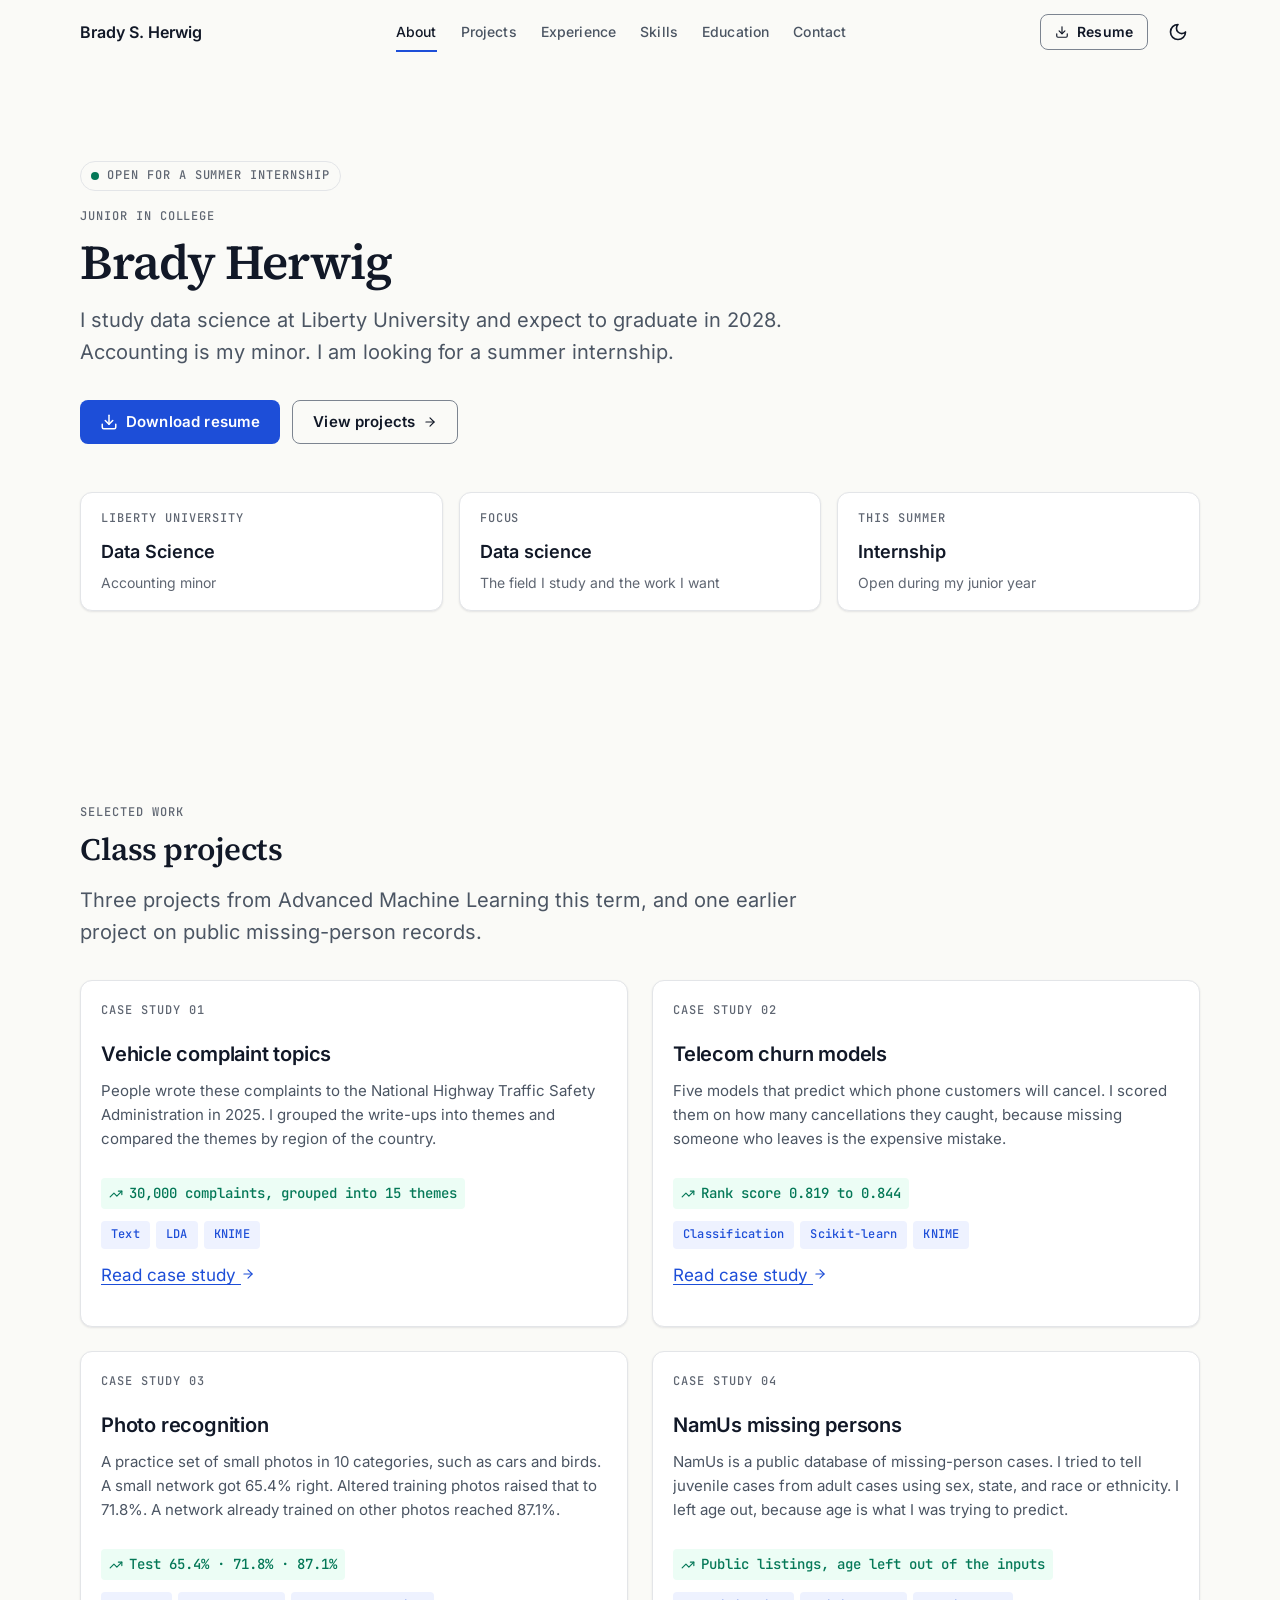
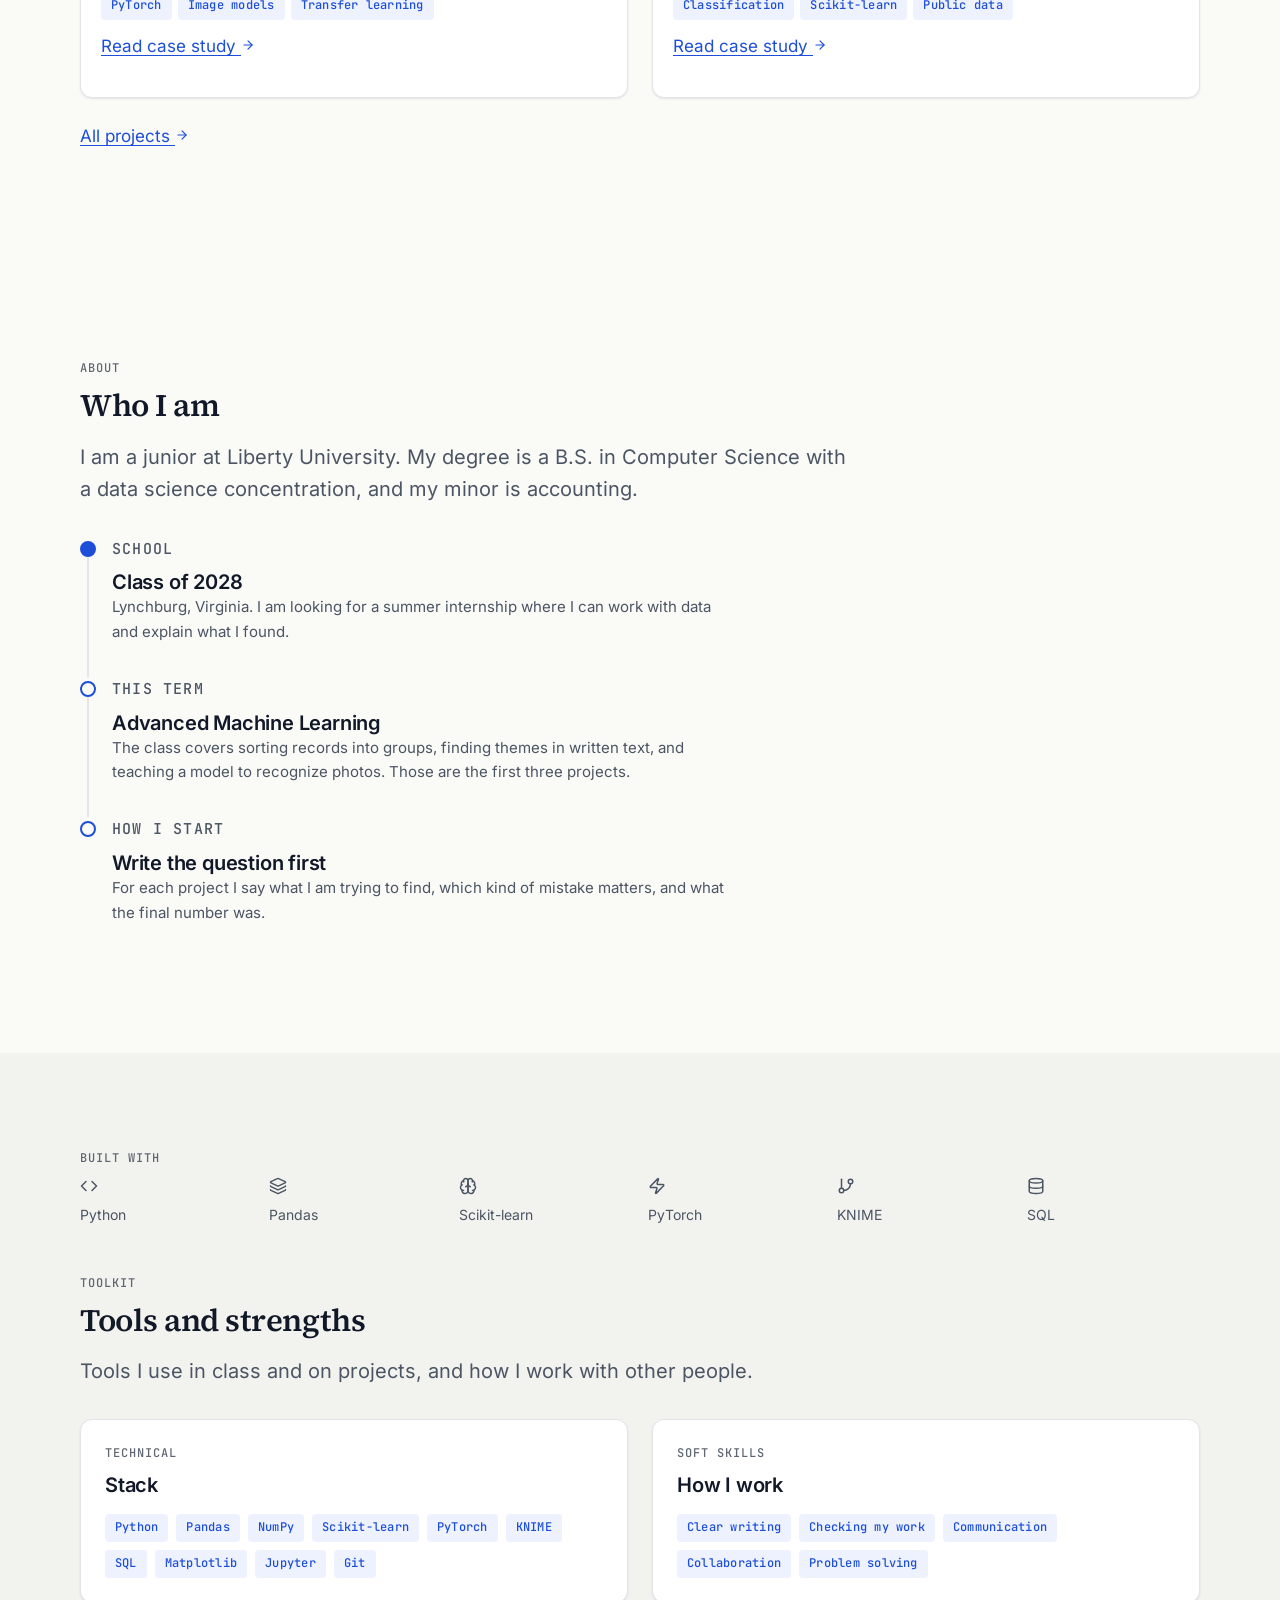
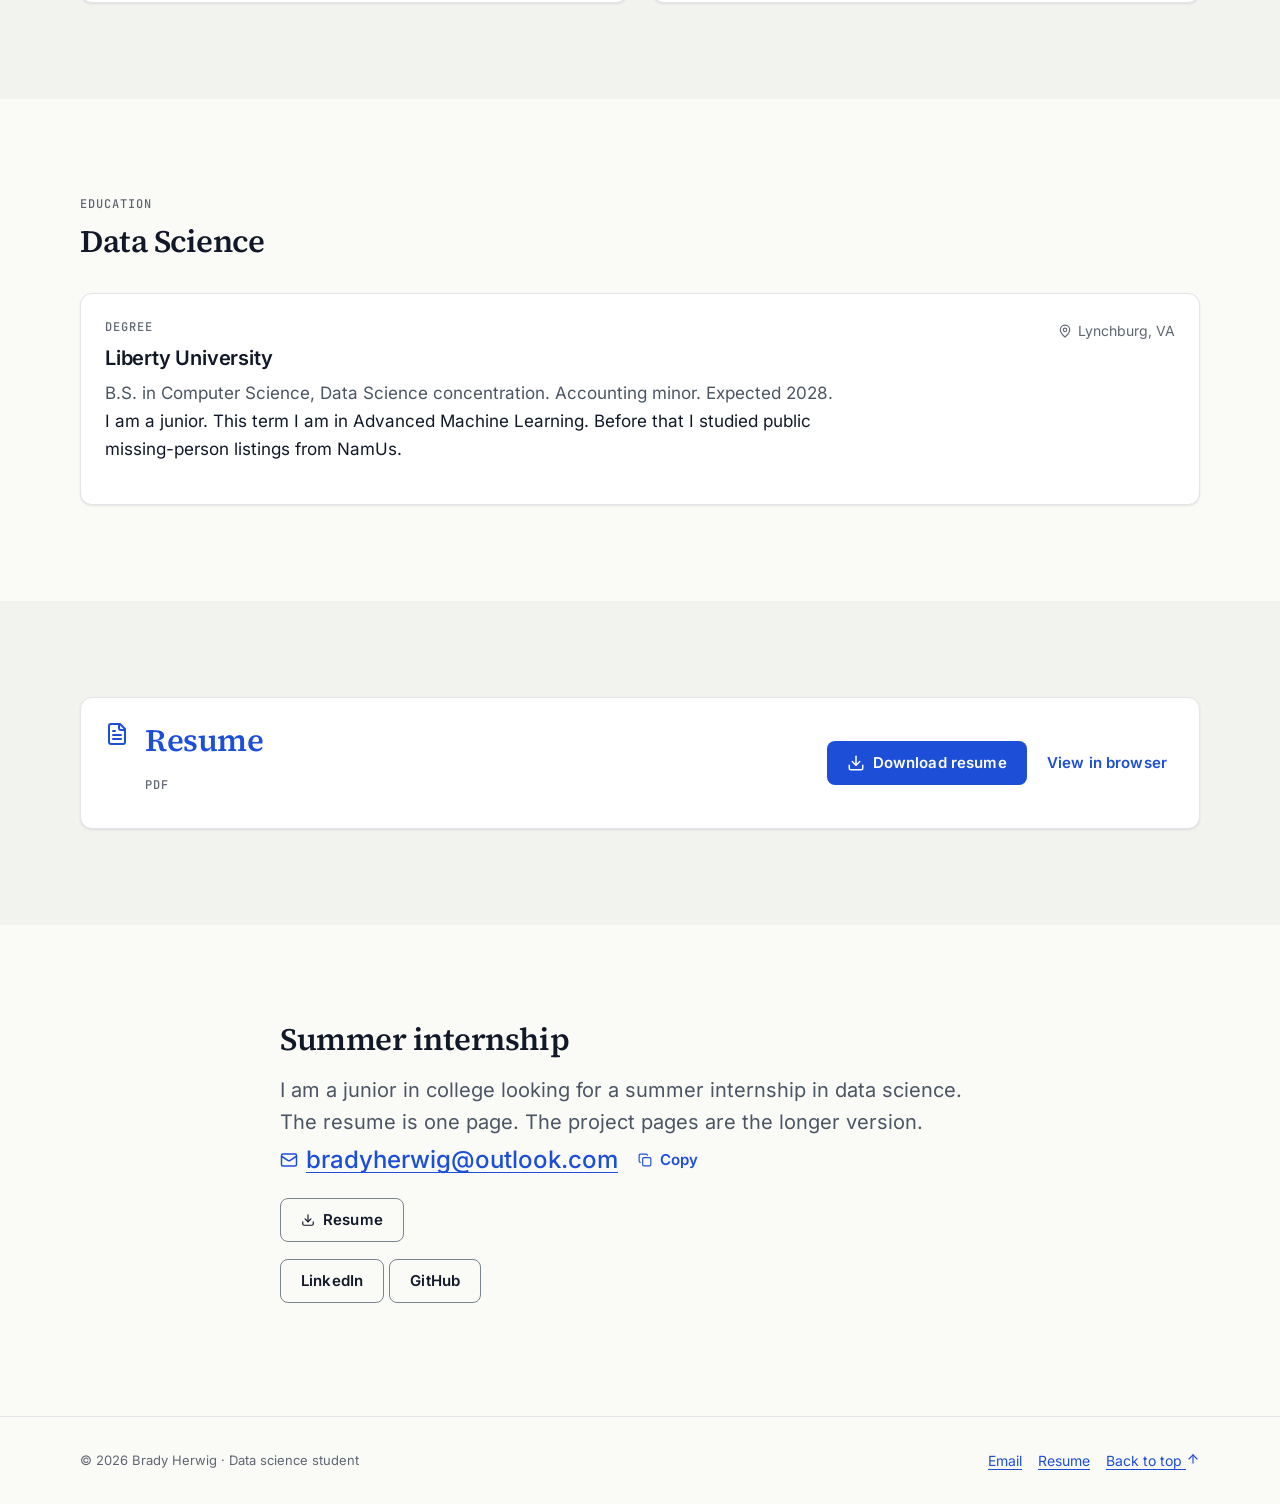
==== commit ce5740ac: "feat: restyle the site as a light analyst report Shorten the project overviews, switch to paper and " ====
--- a/index.html
+++ b/index.html
@@ -1,382 +1,325 @@
 <!DOCTYPE html>
 <html lang="en">
 <head>
-  <meta charset="UTF-8">
-  <meta name="viewport" content="width=device-width, initial-scale=1.0">
-  <title>Brady Herwig | Junior Data Scientist</title>
-  <meta name="description" content="Brady Herwig, junior data scientist at Liberty University, seeking a summer internship. Churn classification, complaint topic models, and CIFAR-10 networks.">
-  <meta name="theme-color" content="#05060f">
+  <meta charset="utf-8">
+  <meta name="viewport" content="width=device-width, initial-scale=1">
+  <title>Brady Herwig | Data Science Student</title>
+  <meta name="description" content="Brady Herwig is a junior at Liberty University studying data science, with an accounting minor. He is looking for a summer internship.">
+  <link rel="canonical" href="https://bradyherwig.github.io/">
+  <meta name="author" content="Brady Herwig">
+  <meta name="robots" content="index, follow">
+  <meta name="theme-color" content="#FAFAF7" media="(prefers-color-scheme: light)">
+  <meta name="theme-color" content="#0B1120" media="(prefers-color-scheme: dark)">
+  <meta name="color-scheme" content="light dark">
+  <meta property="og:type" content="website">
+  <meta property="og:url" content="https://bradyherwig.github.io/">
+  <meta property="og:title" content="Brady Herwig | Data Science Student">
+  <meta property="og:description" content="Brady Herwig is a junior at Liberty University studying data science, with an accounting minor. He is looking for a summer internship.">
+  <meta property="og:image" content="https://bradyherwig.github.io/assets/og.png">
+  <meta property="og:image:width" content="1200">
+  <meta property="og:image:height" content="630">
+  <meta property="og:image:alt" content="Brady Herwig">
+  <meta name="twitter:card" content="summary_large_image">
+  <link rel="icon" href="favicon.svg" type="image/svg+xml">
+  <link rel="icon" href="favicon-32.png" sizes="32x32">
+  <link rel="apple-touch-icon" href="apple-touch-icon.png">
+  <link rel="preload" href="assets/fonts/inter/inter-latin-400-normal.woff2" as="font" type="font/woff2" crossorigin>
+  <link rel="preload" href="assets/fonts/source-serif-4/source-serif-4-latin-600-normal.woff2" as="font" type="font/woff2" crossorigin>
   <link rel="stylesheet" href="assets/fonts/fonts.css">
-  <link rel="stylesheet" href="style.css?v=6">
+  <link rel="stylesheet" href="style.css?v=7">
+  <script>
+    (function () {
+      var stored = null;
+      try { stored = localStorage.getItem("theme"); } catch (e) {}
+      var theme = stored || (window.matchMedia("(prefers-color-scheme: dark)").matches ? "dark" : "light");
+      document.documentElement.setAttribute("data-theme", theme);
+      document.documentElement.classList.add("js");
+    })();
+  </script>
+  <script type="application/ld+json">
+  {"@context":"https://schema.org","@type":"Person","name":"Brady Herwig","url":"https://bradyherwig.github.io/","jobTitle":"Data Science Student","alumniOf":{"@type":"CollegeOrUniversity","name":"Liberty University"},"email":"mailto:bradyherwig@outlook.com"}
+  </script>
 </head>
 <body data-page="home">
-  <a class="skip-link" href="#top">Skip to content</a>
-  <div class="bg-grid" aria-hidden="true"></div>
-  <div class="bg-halo" aria-hidden="true"></div>
-
-  <nav class="nav" id="site-nav">
-    <div class="shell nav__inner">
-      <a class="nav__brand" href="#top" aria-label="Home">
-        <span class="nav__mark">BH</span>
-        Brady S. Herwig
-      </a>
-
-      <div class="nav__links">
-        <a class="nav__link is-active" href="index.html" aria-current="page">Home</a>
-        <a class="nav__link" href="projects.html">Projects</a>
-        <a class="nav__link" href="#about">About</a>
-        <a class="nav__link" href="#contact">Contact</a>
-      </div>
-
+  <a class="skip-link" href="#main">Skip to content</a>
+  <header class="site-nav" id="site-nav">
+    <div class="container nav__inner">
+      <a class="wordmark" href="#about">Brady S. Herwig</a>
+      <nav class="nav__links" aria-label="Primary">
+        <a href="#about">About</a>
+        <a href="#projects">Projects</a>
+        <a href="#experience">Experience</a>
+        <a href="#skills">Skills</a>
+        <a href="#education">Education</a>
+        <a href="#contact">Contact</a>
+      </nav>
       <div class="nav__actions">
-        <a
-          class="btn btn--violet nav__cta-desktop"
-          href="resume/HerwigBradyResume.pdf"
-          download="HerwigBradyResume.pdf"
-        >
+        <a class="btn btn--secondary btn--sm" href="resume/HerwigBradyResume.pdf" download="HerwigBradyResume.pdf">
           <span class="icon icon--sm" data-icon="download" aria-hidden="true"></span>
           Resume
         </a>
+        <button class="icon-btn" id="theme-toggle" type="button" aria-label="Switch color theme">
+          <span class="icon icon--md" data-icon="moon" id="theme-icon" aria-hidden="true"></span>
+        </button>
         <button class="nav__menu-btn" id="mobile-menu-btn" type="button" aria-label="Open menu" aria-expanded="false" aria-controls="mobile-menu">
-          <span class="icon icon--md" data-icon="menu" id="menu-icon-open" aria-hidden="true"></span>
-          <span class="icon icon--md" data-icon="x" id="menu-icon-close" aria-hidden="true" hidden></span>
+          <span class="icon icon--lg" data-icon="menu" id="menu-icon-open" aria-hidden="true"></span>
+          <span class="icon icon--lg" data-icon="x" id="menu-icon-close" aria-hidden="true" hidden></span>
         </button>
       </div>
     </div>
-    <div class="shell nav__mobile" id="mobile-menu" hidden>
-      <a class="is-active" href="index.html" aria-current="page">Home</a>
-      <a href="projects.html">Projects</a>
+    <div class="nav__mobile" id="mobile-menu" hidden>
       <a href="#about">About</a>
+      <a href="#projects">Projects</a>
+      <a href="#experience">Experience</a>
+      <a href="#skills">Skills</a>
+      <a href="#education">Education</a>
       <a href="#contact">Contact</a>
-      <a href="resume/HerwigBradyResume.pdf" download="HerwigBradyResume.pdf">Download resume</a>
+      <a class="btn btn--primary" href="resume/HerwigBradyResume.pdf" download="HerwigBradyResume.pdf">Resume</a>
     </div>
-  </nav>
-
-  <main id="top">
-    <header class="hero">
-      <div class="shell">
-        <p class="hero__badge reveal">
-          <span class="hero__badge-dot" aria-hidden="true"></span>
-          Open for a summer internship
-        </p>
-        <p class="eyebrow reveal d1">Junior data scientist</p>
-        <h1 class="display display--hero reveal d1">Brady Herwig</h1>
-        <p class="hero__sub reveal d2">
-          Computer Science: Data Science, with an Accounting minor, at Liberty University, class of 2028.
-          I fit transforms on the training split, choose the metric before the model, and write down what failed.
-        </p>
-        <div class="hero__actions reveal d3">
-          <a class="btn btn--violet" href="resume/HerwigBradyResume.pdf" download="HerwigBradyResume.pdf">
-            <span class="icon icon--sm" data-icon="download" aria-hidden="true"></span>
+  </header>
+
+  <main id="main">
+    <section class="hero" id="about" aria-labelledby="hero-title">
+      <div class="container">
+        <p class="avail"><span class="avail__dot" aria-hidden="true"></span> Open for a summer internship</p>
+        <p class="eyebrow">Junior in college</p>
+        <h1 id="hero-title">Brady Herwig</h1>
+        <p class="lead">I study data science at Liberty University and expect to graduate in 2028. Accounting is my minor. I am looking for a summer internship.</p>
+        <div class="hero__actions">
+          <a class="btn btn--primary" href="resume/HerwigBradyResume.pdf" download="HerwigBradyResume.pdf">
+            <span class="icon" data-icon="download" aria-hidden="true"></span>
             Download resume
+            <span class="sr-only">(PDF)</span>
           </a>
-          <a class="btn btn--ghost" href="projects.html">
+          <a class="btn btn--secondary" href="#projects">
             View projects
             <span class="icon icon--sm" data-icon="arrow-right" aria-hidden="true"></span>
           </a>
-          <a class="btn btn--outline" href="https://github.com/BradyHerwig" target="_blank" rel="noopener noreferrer">
-            <span class="icon icon--sm" data-icon="github" aria-hidden="true"></span>
-            GitHub
-          </a>
-          <a class="btn btn--outline" href="https://www.linkedin.com/in/brady-herwig-8a77a4304/" target="_blank" rel="noopener noreferrer">
-            <span class="icon icon--sm" data-icon="linkedin" aria-hidden="true"></span>
-            LinkedIn
-          </a>
-        </div>
-
-        <div class="hero-cards">
-          <article class="glass-card reveal d1">
-            <p class="glass-card__label">
-              <span class="icon icon--sm" data-icon="graduation-cap" aria-hidden="true"></span>
-              University
-            </p>
-            <p class="glass-card__value">Liberty University</p>
-            <p class="glass-card__body">B.S. · Accounting minor</p>
-          </article>
-          <article class="glass-card reveal d2">
-            <p class="glass-card__label">
-              <span class="icon icon--sm" data-icon="brain" aria-hidden="true"></span>
-              Focus
-            </p>
-            <p class="glass-card__value">Classification, text, CNNs</p>
-            <p class="glass-card__body">CSCN 421 this term</p>
-          </article>
-          <article class="glass-card reveal d3">
-            <p class="glass-card__label">
-              <span class="icon icon--sm" data-icon="briefcase" aria-hidden="true"></span>
-              This summer
-            </p>
-            <p class="glass-card__value">Internship</p>
-            <p class="glass-card__body">Junior data science</p>
-          </article>
-        </div>
-      </div>
-    </header>
-
-    <section class="section section--band" id="skills">
-      <div class="shell">
-        <p class="eyebrow reveal">Built with</p>
-        <div class="feature-row reveal d1" role="list">
-          <div class="feature-tile" role="listitem">
-            <div class="feature-tile__icon" aria-hidden="true">
-              <span class="icon icon--lg" data-icon="code"></span>
-            </div>
-            <p class="feature-tile__label">Python</p>
-          </div>
-          <div class="feature-tile" role="listitem">
-            <div class="feature-tile__icon" aria-hidden="true">
-              <span class="icon icon--lg" data-icon="layers"></span>
-            </div>
-            <p class="feature-tile__label">Pandas</p>
-          </div>
-          <div class="feature-tile" role="listitem">
-            <div class="feature-tile__icon" aria-hidden="true">
-              <span class="icon icon--lg" data-icon="brain"></span>
-            </div>
-            <p class="feature-tile__label">Scikit-learn</p>
-          </div>
-          <div class="feature-tile" role="listitem">
-            <div class="feature-tile__icon" aria-hidden="true">
-              <span class="icon icon--lg" data-icon="zap"></span>
-            </div>
-            <p class="feature-tile__label">PyTorch</p>
-          </div>
-          <div class="feature-tile" role="listitem">
-            <div class="feature-tile__icon" aria-hidden="true">
-              <span class="icon icon--lg" data-icon="git-branch"></span>
-            </div>
-            <p class="feature-tile__label">KNIME</p>
-          </div>
-          <div class="feature-tile" role="listitem">
-            <div class="feature-tile__icon" aria-hidden="true">
-              <span class="icon icon--lg" data-icon="database"></span>
-            </div>
-            <p class="feature-tile__label">SQL</p>
-          </div>
-        </div>
-      </div>
-    </section>
-
-    <section class="section" id="about">
-      <div class="shell">
-        <div class="section__head reveal">
-          <p class="eyebrow">About</p>
-          <h2 class="section-title">How I work a dataset.</h2>
-          <p class="lede">Junior in Computer Science: Data Science, with an Accounting minor. The projects below are the work I would walk through in an interview.</p>
-        </div>
-        <div class="about-grid">
-          <article class="glass-card reveal d1">
-            <p class="glass-card__label">
-              <span class="icon icon--sm" data-icon="users" aria-hidden="true"></span>
-              Role
-            </p>
-            <h3>Junior data scientist</h3>
-            <p>Liberty University, expected 2028, with an Accounting minor. Looking for a summer internship on a team that has to defend a number.</p>
-          </article>
-          <article class="glass-card reveal d2">
-            <p class="glass-card__label">
-              <span class="icon icon--sm" data-icon="zap" aria-hidden="true"></span>
-              This term
-            </p>
-            <h3>CSCN 421</h3>
-            <p>Advanced machine learning: churn models scored on recall, LDA on 30,000 vehicle complaints, and a CIFAR-10 CNN compared with transfer learning.</p>
-          </article>
-          <article class="glass-card reveal d3">
-            <p class="glass-card__label">
-              <span class="icon icon--sm" data-icon="chart-line" aria-hidden="true"></span>
-              Habit
-            </p>
-            <h3>Name the costly error</h3>
-            <p>On churn, a missed cancellation. On complaints, a topic that mixes two defects. On images, a test set I do not touch until the architecture is chosen.</p>
-          </article>
-        </div>
-      </div>
-    </section>
-
-    <section class="section section--close" id="tools">
-      <div class="shell">
-        <div class="section__head reveal">
-          <p class="eyebrow">Toolkit</p>
-          <h2 class="section-title">Tools and strengths</h2>
-          <p class="lede">The stack behind the write-ups, and the habits that go with it.</p>
-        </div>
-        <div class="skills-grid">
-          <div class="glass-card reveal d1">
-            <p class="glass-card__label">
-              <span class="icon icon--sm" data-icon="terminal" aria-hidden="true"></span>
-              Technical
-            </p>
-            <h3>Stack</h3>
-            <div id="tech-skills" class="skill-list"></div>
-          </div>
-          <div class="glass-card reveal d2">
-            <p class="glass-card__label">
-              <span class="icon icon--sm" data-icon="users" aria-hidden="true"></span>
-              Soft skills
-            </p>
-            <h3>How I work</h3>
-            <div id="soft-skills" class="skill-list"></div>
-          </div>
-        </div>
-      </div>
-    </section>
-
-    <section class="section" id="work">
-      <div class="shell">
-        <div class="section__head reveal">
+        </div>
+        <div class="stat-strip">
+          <article class="stat-cell">
+            <p class="stat-cell__label">Liberty University</p>
+            <p class="stat-cell__value">Data Science</p>
+            <p class="stat-cell__sub">Accounting minor</p>
+          </article>
+          <article class="stat-cell">
+            <p class="stat-cell__label">Focus</p>
+            <p class="stat-cell__value">Data science</p>
+            <p class="stat-cell__sub">The field I study and the work I want</p>
+          </article>
+          <article class="stat-cell">
+            <p class="stat-cell__label">This summer</p>
+            <p class="stat-cell__value">Internship</p>
+            <p class="stat-cell__sub">Open during my junior year</p>
+          </article>
+        </div>
+      </div>
+    </section>
+
+    <section class="section" id="projects" aria-labelledby="projects-title">
+      <div class="container">
+        <div class="section__head">
           <p class="eyebrow">Selected work</p>
-          <h2 class="section-title">Four projects, with the numbers.</h2>
-          <p class="lede">Three labs from CSCN 421 this term, and an earlier NamUs analysis.</p>
-        </div>
-        <div class="work-grid">
-          <a class="work-card reveal d1" href="projects.html#project-nhtsa-complaints">
-            <p class="work-card__metric">30,000 complaints · 15 topics</p>
-            <p class="glass-card__label">
-              <span class="icon icon--sm" data-icon="file-text" aria-hidden="true"></span>
-              Case study 01
-            </p>
-            <h3 class="work-card__title">Vehicle complaint topics</h3>
-            <p class="prose">
-              LDA and a structural topic model on 2025 NHTSA narratives, joined to census region after exact and fuzzy city matching.
-            </p>
-            <div class="work-card__meta">
+          <h2 id="projects-title">Class projects</h2>
+          <p class="lede">Three projects from Advanced Machine Learning this term, and one earlier project on public missing-person records.</p>
+        </div>
+        <div class="project-grid">
+          <article class="project-card reveal">
+            <p class="eyebrow">Case study 01</p>
+            <h3><a href="projects.html#project-nhtsa-complaints">Vehicle complaint topics</a></h3>
+            <p class="prose">People wrote these complaints to the National Highway Traffic Safety Administration in 2025. I grouped the write-ups into themes and compared the themes by region of the country.</p>
+            <p class="metric"><span class="icon icon--sm" data-icon="trending-up" aria-hidden="true"></span>30,000 complaints, grouped into 15 themes</p>
+            <div class="tags">
               <span class="badge">Text</span>
               <span class="badge">LDA</span>
               <span class="badge">KNIME</span>
             </div>
-          </a>
-          <a class="work-card reveal d2" href="projects.html#project-churn-classification">
-            <p class="work-card__metric">AUC 0.819–0.844</p>
-            <p class="glass-card__label">
-              <span class="icon icon--sm" data-icon="chart-column" aria-hidden="true"></span>
-              Case study 02
-            </p>
-            <h3 class="work-card__title">Telecom churn models</h3>
-            <p class="prose">
-              Five classifiers on a 70/30 stratified split. Grid search scored recall of churn, because a missed cancellation is the expensive error.
-            </p>
-            <div class="work-card__meta">
+            <p class="card-links"><a href="projects.html#project-nhtsa-complaints">Read case study <span class="icon icon--sm" data-icon="arrow-right" aria-hidden="true"></span></a></p>
+          </article>
+          <article class="project-card reveal d1">
+            <p class="eyebrow">Case study 02</p>
+            <h3><a href="projects.html#project-churn-classification">Telecom churn models</a></h3>
+            <p class="prose">Five models that predict which phone customers will cancel. I scored them on how many cancellations they caught, because missing someone who leaves is the expensive mistake.</p>
+            <p class="metric"><span class="icon icon--sm" data-icon="trending-up" aria-hidden="true"></span>Rank score 0.819 to 0.844</p>
+            <div class="tags">
               <span class="badge">Classification</span>
               <span class="badge">Scikit-learn</span>
               <span class="badge">KNIME</span>
             </div>
-          </a>
-          <a class="work-card reveal d3" href="projects.html#project-cifar10-cnn">
-            <p class="work-card__metric">Test 65.4% · 71.8% · 87.1%</p>
-            <p class="glass-card__label">
-              <span class="icon icon--sm" data-icon="zap" aria-hidden="true"></span>
-              Case study 03
-            </p>
-            <h3 class="work-card__title">CIFAR-10 CNNs</h3>
-            <p class="prose">
-              A three-layer network, the same network with augmentation, and MobileNetV2 with a frozen feature extractor. Test set held out until the end.
-            </p>
-            <div class="work-card__meta">
+            <p class="card-links"><a href="projects.html#project-churn-classification">Read case study <span class="icon icon--sm" data-icon="arrow-right" aria-hidden="true"></span></a></p>
+          </article>
+          <article class="project-card reveal d2">
+            <p class="eyebrow">Case study 03</p>
+            <h3><a href="projects.html#project-cifar10-cnn">Photo recognition</a></h3>
+            <p class="prose">A practice set of small photos in 10 categories, such as cars and birds. A small network got 65.4% right. Altered training photos raised that to 71.8%. A network already trained on other photos reached 87.1%.</p>
+            <p class="metric"><span class="icon icon--sm" data-icon="trending-up" aria-hidden="true"></span>Test 65.4% · 71.8% · 87.1%</p>
+            <div class="tags">
               <span class="badge">PyTorch</span>
-              <span class="badge">CNNs</span>
+              <span class="badge">Image models</span>
               <span class="badge">Transfer learning</span>
             </div>
-          </a>
-          <a class="work-card reveal d1" href="projects.html#project-namus-missing">
-            <p class="work-card__metric">Public listings · no age leakage</p>
-            <p class="glass-card__label">
-              <span class="icon icon--sm" data-icon="users" aria-hidden="true"></span>
-              Case study 04
-            </p>
-            <h3 class="work-card__title">NamUs missing persons</h3>
-            <p class="prose">
-              Juvenile versus adult classification from sex, state, and race/ethnicity. Logistic regression led on accuracy. The tree recovered more juveniles.
-            </p>
-            <div class="work-card__meta">
+            <p class="card-links"><a href="projects.html#project-cifar10-cnn">Read case study <span class="icon icon--sm" data-icon="arrow-right" aria-hidden="true"></span></a></p>
+          </article>
+          <article class="project-card reveal">
+            <p class="eyebrow">Case study 04</p>
+            <h3><a href="projects.html#project-namus-missing">NamUs missing persons</a></h3>
+            <p class="prose">NamUs is a public database of missing-person cases. I tried to tell juvenile cases from adult cases using sex, state, and race or ethnicity. I left age out, because age is what I was trying to predict.</p>
+            <p class="metric"><span class="icon icon--sm" data-icon="trending-up" aria-hidden="true"></span>Public listings, age left out of the inputs</p>
+            <div class="tags">
               <span class="badge">Classification</span>
               <span class="badge">Scikit-learn</span>
-              <span class="badge">EDA</span>
-            </div>
-          </a>
-        </div>
-        <div class="hero__actions reveal d2">
-          <a class="btn btn--ghost" href="projects.html">
-            All projects
-            <span class="icon icon--sm" data-icon="arrow-right" aria-hidden="true"></span>
-          </a>
-        </div>
-      </div>
-    </section>
-
-    <section class="section" id="education">
-      <div class="shell">
-        <div class="section__head reveal">
+              <span class="badge">Public data</span>
+            </div>
+            <p class="card-links"><a href="projects.html#project-namus-missing">Read case study <span class="icon icon--sm" data-icon="arrow-right" aria-hidden="true"></span></a></p>
+          </article>
+        </div>
+        <p class="card-links" style="margin-top: 24px;"><a href="projects.html">All projects <span class="icon icon--sm" data-icon="arrow-right" aria-hidden="true"></span></a></p>
+      </div>
+    </section>
+
+    <section class="section" id="experience" aria-labelledby="experience-title">
+      <div class="container">
+        <div class="section__head">
+          <p class="eyebrow">About</p>
+          <h2 id="experience-title">Who I am</h2>
+          <p class="lede">I am a junior at Liberty University. My degree is a B.S. in Computer Science with a data science concentration, and my minor is accounting.</p>
+        </div>
+        <ol class="timeline">
+          <li class="reveal">
+            <p class="eyebrow">School</p>
+            <h3>Class of 2028</h3>
+            <p>Lynchburg, Virginia. I am looking for a summer internship where I can work with data and explain what I found.</p>
+          </li>
+          <li class="reveal d1">
+            <p class="eyebrow">This term</p>
+            <h3>Advanced Machine Learning</h3>
+            <p>The class covers sorting records into groups, finding themes in written text, and teaching a model to recognize photos. Those are the first three projects.</p>
+          </li>
+          <li class="reveal d2">
+            <p class="eyebrow">How I start</p>
+            <h3>Write the question first</h3>
+            <p>For each project I say what I am trying to find, which kind of mistake matters, and what the final number was.</p>
+          </li>
+        </ol>
+      </div>
+    </section>
+
+    <section class="section band" id="skills" aria-labelledby="skills-title">
+      <div class="container">
+        <p class="eyebrow">Built with</p>
+        <ul class="tool-row" role="list">
+          <li><span class="icon" data-icon="code" aria-hidden="true"></span>Python</li>
+          <li><span class="icon" data-icon="layers" aria-hidden="true"></span>Pandas</li>
+          <li><span class="icon" data-icon="brain" aria-hidden="true"></span>Scikit-learn</li>
+          <li><span class="icon" data-icon="zap" aria-hidden="true"></span>PyTorch</li>
+          <li><span class="icon" data-icon="git-branch" aria-hidden="true"></span>KNIME</li>
+          <li><span class="icon" data-icon="database" aria-hidden="true"></span>SQL</li>
+        </ul>
+        <div class="section__head section__head--follow">
+          <p class="eyebrow">Toolkit</p>
+          <h2 id="skills-title">Tools and strengths</h2>
+          <p class="lede">Tools I use in class and on projects, and how I work with other people.</p>
+        </div>
+        <div class="skill-groups">
+          <div class="skill-card reveal">
+            <p class="eyebrow">Technical</p>
+            <h3>Stack</h3>
+            <div id="tech-skills" class="skill-list"></div>
+          </div>
+          <div class="skill-card reveal d1">
+            <p class="eyebrow">Soft skills</p>
+            <h3>How I work</h3>
+            <div id="soft-skills" class="skill-list"></div>
+          </div>
+        </div>
+      </div>
+    </section>
+
+    <section class="section" id="education" aria-labelledby="education-title">
+      <div class="container">
+        <div class="section__head">
           <p class="eyebrow">Education</p>
-          <h2 class="section-title">Computer Science: Data Science</h2>
-        </div>
-        <div class="deep-card block-card reveal d1">
-          <p class="glass-card__label">
-            <span class="icon icon--sm" data-icon="graduation-cap" aria-hidden="true"></span>
-            Degree
-          </p>
-          <h3 class="block-card__title">Liberty University</h3>
-          <p class="block-card__meta">Bachelor of Science · Accounting minor · expected 2028</p>
-          <span class="chip">Lynchburg, VA</span>
-          <p class="prose prose--spaced">
-            Current coursework includes CSCN 421, Advanced Machine Learning: supervised models, clustering, topic models, and neural nets.
-            Earlier project work includes the NamUs listing analysis.
-          </p>
-        </div>
-      </div>
-    </section>
-
-    <section class="section" id="contact">
-      <div class="shell">
-        <div class="section__head reveal">
-          <p class="eyebrow">Contact</p>
-          <h2 class="section-title">Summer internship.</h2>
-          <p class="lede">If you are hiring a junior data scientist, the resume and the project write-ups are the short version.</p>
-        </div>
-        <div class="deep-card block-card block-card--center reveal d1">
+          <h2 id="education-title">Data Science</h2>
+        </div>
+        <article class="edu-card reveal">
+          <div class="edu-card__top">
+            <div>
+              <p class="eyebrow">Degree</p>
+              <h3>Liberty University</h3>
+              <p class="edu-meta">B.S. in Computer Science, Data Science concentration. Accounting minor. Expected 2028.</p>
+            </div>
+            <div class="edu-card__aside">
+              <p class="place"><span class="icon icon--sm" data-icon="map-pin" aria-hidden="true"></span>Lynchburg, VA</p>
+            </div>
+          </div>
+          <p>I am a junior. This term I am in Advanced Machine Learning. Before that I studied public missing-person listings from NamUs.</p>
+        </article>
+      </div>
+    </section>
+
+    <section class="section band" id="resume" aria-labelledby="resume-title">
+      <div class="container">
+        <article class="resume-card">
+          <div class="resume-card__id">
+            <span class="icon icon--lg" data-icon="file-text" aria-hidden="true"></span>
+            <div>
+              <h2 id="resume-title">Resume</h2>
+              <p class="eyebrow">PDF</p>
+            </div>
+          </div>
+          <div class="resume-card__actions">
+            <a class="btn btn--primary" href="resume/HerwigBradyResume.pdf" download="HerwigBradyResume.pdf">
+              <span class="icon" data-icon="download" aria-hidden="true"></span>
+              Download resume
+              <span class="sr-only">(PDF)</span>
+            </a>
+            <a class="btn btn--ghost" href="resume/HerwigBradyResume.pdf">View in browser</a>
+          </div>
+        </article>
+      </div>
+    </section>
+
+    <section class="section" id="contact" aria-labelledby="contact-title">
+      <div class="container container--narrow">
+        <h2 id="contact-title">Summer internship</h2>
+        <p class="lede">I am a junior in college looking for a summer internship in data science. The resume is one page. The project pages are the longer version.</p>
+        <div class="contact-row">
           <a class="contact-mail" href="mailto:bradyherwig@outlook.com">
-            <span class="icon icon--sm" data-icon="mail" aria-hidden="true"></span>
+            <span class="icon" data-icon="mail" aria-hidden="true"></span>
             bradyherwig@outlook.com
           </a>
-          <div class="btn-row btn-row--center">
-            <a class="btn btn--ghost" href="https://www.linkedin.com/in/brady-herwig-8a77a4304/" target="_blank" rel="noopener noreferrer">
-              <span class="icon icon--sm" data-icon="linkedin" aria-hidden="true"></span>
-              LinkedIn
-            </a>
-            <a class="btn btn--outline" href="https://github.com/BradyHerwig" target="_blank" rel="noopener noreferrer">
-              <span class="icon icon--sm" data-icon="github" aria-hidden="true"></span>
-              GitHub
-            </a>
-            <a class="btn btn--outline" href="resume/HerwigBradyResume.pdf" download="HerwigBradyResume.pdf">
-              <span class="icon icon--sm" data-icon="download" aria-hidden="true"></span>
-              Resume
-            </a>
-          </div>
-        </div>
+          <button class="btn btn--ghost" id="copy-email" type="button">
+            <span class="icon icon--sm" data-icon="copy" id="copy-icon" aria-hidden="true"></span>
+            Copy
+          </button>
+          <p class="sr-only" id="copy-status" aria-live="polite"></p>
+        </div>
+        <p>
+          <a class="btn btn--secondary" href="resume/HerwigBradyResume.pdf" download="HerwigBradyResume.pdf">
+            <span class="icon icon--sm" data-icon="download" aria-hidden="true"></span>
+            Resume
+          </a>
+        </p>
+        <p class="profile-slots">
+          <a class="profile-link btn btn--secondary" data-slot="linkedin" hidden href="">LinkedIn</a>
+          <a class="profile-link btn btn--secondary" data-slot="github" hidden href="">GitHub</a>
+        </p>
       </div>
     </section>
   </main>
 
-  <footer class="footer">
-    <div class="shell footer__row">
-      <p class="footer__copy">© 2026 Brady Herwig · Junior data scientist</p>
+  <footer class="site-footer">
+    <div class="container footer__row">
+      <p class="footer__copy">© <span id="year">2026</span> Brady Herwig · Data science student</p>
       <div class="footer__links">
-        <a href="https://github.com/BradyHerwig" target="_blank" rel="noopener noreferrer">
-          <span class="icon icon--sm" data-icon="github" aria-hidden="true"></span>
-          GitHub
-        </a>
-        <a href="https://www.linkedin.com/in/brady-herwig-8a77a4304/" target="_blank" rel="noopener noreferrer">
-          <span class="icon icon--sm" data-icon="linkedin" aria-hidden="true"></span>
-          LinkedIn
-        </a>
-        <a href="mailto:bradyherwig@outlook.com">
-          <span class="icon icon--sm" data-icon="mail" aria-hidden="true"></span>
-          Email
-        </a>
+        <a href="mailto:bradyherwig@outlook.com">Email</a>
+        <a href="resume/HerwigBradyResume.pdf" download="HerwigBradyResume.pdf">Resume</a>
+        <a href="#about">Back to top <span class="icon icon--sm" data-icon="arrow-up" aria-hidden="true"></span></a>
+        <a class="profile-link" data-slot="linkedin" hidden href="">LinkedIn</a>
+        <a class="profile-link" data-slot="github" hidden href="">GitHub</a>
       </div>
     </div>
   </footer>
-
-  <div id="toast" class="toast" role="status" aria-live="polite" hidden></div>
-  <script src="script.js?v=6"></script>
+  <script src="script.js?v=7" defer></script>
 </body>
 </html>
--- a/assets/fonts/fonts.css
+++ b/assets/fonts/fonts.css
@@ -27,27 +27,12 @@
 }
 
 @font-face {
-  font-family: "Inter";
+  font-family: "Source Serif 4";
   font-style: normal;
-  font-weight: 700;
+  font-weight: 600;
   font-display: swap;
-  src: url("./inter/inter-latin-700-normal.woff2") format("woff2");
-}
-
-@font-face {
-  font-family: "Space Grotesk";
-  font-style: normal;
-  font-weight: 400;
-  font-display: swap;
-  src: url("./space-grotesk/space-grotesk-latin-400-normal.woff2") format("woff2");
-}
-
-@font-face {
-  font-family: "Space Grotesk";
-  font-style: normal;
-  font-weight: 500;
-  font-display: swap;
-  src: url("./space-grotesk/space-grotesk-latin-500-normal.woff2") format("woff2");
+  src: url("./source-serif-4/source-serif-4-latin-600-normal.woff2") format("woff2");
+  unicode-range: U+0000-00FF, U+0131, U+0152-0153, U+02BB-02BC, U+02C6, U+02DA, U+02DC, U+0304, U+0308, U+0329, U+2000-206F, U+20AC, U+2122, U+2191, U+2193, U+2212, U+2215, U+FEFF, U+FFFD;
 }
 
 @font-face {
--- a/style.css
+++ b/style.css
@@ -1,207 +1,631 @@
-/* =========================================================
-   Brady S. Herwig Portfolio
-   AuthKit — frosted glass cathedral at midnight
-   Fonts: self-hosted Inter / Space Grotesk / JetBrains Mono
-   Icons: Lucide (assets/icons/lucide)
-   ========================================================= */
+/* Analyst's report. Tokens only. Light by default. */
 
 :root {
-  /* Colors */
-  --color-midnight-canvas: #05060f;
-  --color-steel-plate: #2f343e;
-  --color-fog-veil: #9da7ba;
-  --color-moon-mist: #c7d3ea;
-  --color-frost-glow: #d1e4fa;
-  --color-ice-highlight: #d8ecf8;
-  --gradient-ice-highlight: linear-gradient(0deg, #d8ecf8 0%, #98c0ef 100%);
-  --color-pure-white: #ffffff;
-  --color-void-violet: #663af3;
-  --color-blueprint-blue: #b6d9fc;
-  --color-ember-glow: #e46d4c;
-  --color-signal-blue: #027dea;
-  --color-deep-teal: #269684;
-  --color-gridline-blue: #3f4959;
-  --color-glass-edge: #bad7f71f;
-  --color-luminous-fill: #c7d3ea1f;
-
-  /* Surfaces */
-  --surface-midnight-canvas: #05060f;
-  --surface-steel-plate: #2f343e;
-  --surface-frosted-glass: rgba(186, 214, 247, 0.03);
-  --surface-deep-glass: rgba(5, 6, 15, 0.97);
-
-  /* Typography */
-  --font-untitled-sans: "Inter", ui-sans-serif, system-ui, -apple-system, BlinkMacSystemFont, "Segoe UI", Roboto, sans-serif;
-  --font-aeonikpro: "Space Grotesk", ui-sans-serif, system-ui, sans-serif;
-  --font-dotdigital: "JetBrains Mono", ui-monospace, SFMono-Regular, Menlo, Consolas, monospace;
-  /* explicit names for tests / clarity */
-  --font-inter: "Inter", ui-sans-serif, system-ui, sans-serif;
-  --font-space-grotesk: "Space Grotesk", ui-sans-serif, system-ui, sans-serif;
-  --font-jetbrains-mono: "JetBrains Mono", ui-monospace, monospace;
-  --font-body: var(--font-untitled-sans);
-  --font-display: var(--font-aeonikpro);
-  --font-eyebrow: var(--font-dotdigital);
-
-  --text-caption: 12px;
-  --leading-caption: 1.33;
-  --text-body-sm: 14px;
-  --leading-body-sm: 1.43;
-  --text-body: 16px;
-  --leading-body: 1.5;
-  --tracking-body: -0.16px;
-  --text-subheading: 18px;
-  --leading-subheading: 1.33;
-  --text-heading-sm: 24px;
-  --leading-heading-sm: 1.17;
-  --tracking-heading-sm: -0.24px;
-  --text-heading: 28px;
-  --leading-heading: 1.14;
-  --text-heading-lg: 44px;
-  --leading-heading-lg: 1.16;
-  --text-display: 48px;
-  --leading-display: 1.17;
-
-  --font-weight-regular: 400;
-  --font-weight-medium: 500;
-  --font-weight-semibold: 600;
-  --font-weight-bold: 700;
-
-  /* Spacing */
-  --spacing-unit: 4px;
-  --spacing-4: 4px;
-  --spacing-8: 8px;
-  --spacing-12: 12px;
-  --spacing-16: 16px;
-  --spacing-20: 20px;
-  --spacing-24: 24px;
-  --spacing-32: 32px;
-  --spacing-36: 36px;
-  --spacing-40: 40px;
-  --spacing-48: 48px;
-  --spacing-56: 56px;
-  --spacing-100: 100px;
-  --spacing-120: 120px;
-  --spacing-200: 200px;
-
-  --page-max-width: 1200px;
-  --section-gap: 120px;
-  --card-padding: 24px;
-  --element-gap: 16px;
-  --pad-x: clamp(20px, 4vw, 40px);
-
-  /* Radius */
-  --radius-cards: 16px;
-  --radius-badges: 6px;
-  --radius-inputs: 6px;
-  --radius-modals: 16px;
-  --radius-buttons: 999px;
-  --radius-iconcontainers: 9999px;
-  --radius-md: 6px;
-  --radius-2xl: 16px;
-  --radius-full: 999px;
-
-  /* Shadows */
-  --shadow-sm: rgba(186, 207, 247, 0.32) 0px 0px 6px 0px;
-  --shadow-md: rgba(238, 186, 247, 0.24) 0px 0px 12px 0px;
-  --shadow-subtle: rgba(186, 215, 247, 0.12) 0px 0px 0px 1px inset;
-  --shadow-feature-card:
-    inset 0 1px 1px rgba(199, 211, 234, 0.12),
-    inset 0 24px 48px rgba(199, 211, 234, 0.05),
-    0 24px 32px rgba(6, 6, 14, 0.7);
-  --shadow-modal:
-    inset 0 1px 1px rgba(216, 236, 248, 0.2),
-    inset 0 24px 48px rgba(168, 216, 245, 0.06),
-    0 16px 32px rgba(0, 0, 0, 0.3);
-  --shadow-glow: 0 0 6px rgba(186, 207, 247, 0.32), 0 0 12px rgba(238, 186, 247, 0.24);
-
-  --ease: cubic-bezier(0.16, 1, 0.3, 1);
-  --t: 180ms var(--ease);
-}
-
-/* ---------- base ---------- */
+  --color-bg: #FAFAF7;
+  --color-surface: #FFFFFF;
+  --color-surface-alt: #F2F3EF;
+  --color-text: #111827;
+  --color-text-secondary: #4B5563;
+  --color-text-muted: #5F6672;
+  --color-accent: #1D4ED8;
+  --color-accent-hover: #1E3A8A;
+  --color-accent-subtle: #EEF2FF;
+  --color-positive: #047857;
+  --color-positive-subtle: #ECFDF5;
+  --color-border: #E3E5E8;
+  --color-border-strong: #7C8490;
+  --color-code-bg: #F1F3F5;
+  --color-code-text: #1F2937;
+  --color-focus: #1D4ED8;
+  --color-on-accent: #FFFFFF;
+  --color-selection: #DBEAFE;
+
+  --font-display: "Source Serif 4", Georgia, "Times New Roman", serif;
+  --font-body: "Inter", ui-sans-serif, system-ui, -apple-system, "Segoe UI", Roboto, sans-serif;
+  --font-mono: "JetBrains Mono", ui-monospace, SFMono-Regular, Menlo, Consolas, monospace;
+
+  --fs-xs: 0.75rem;
+  --fs-sm: 0.875rem;
+  --fs-base: 1rem;
+  --fs-md: 1.0625rem;
+  --fs-lg: 1.25rem;
+  --container-max: 1120px;
+  --container-narrow: 720px;
+  --gutter: 20px;
+  --space-1: 4px;
+  --space-2: 8px;
+  --space-3: 12px;
+  --space-4: 16px;
+  --space-5: 20px;
+  --space-6: 24px;
+  --space-8: 32px;
+  --space-10: 40px;
+  --space-12: 48px;
+  --space-16: 64px;
+  --space-20: 80px;
+  --space-24: 96px;
+  --radius-sm: 4px;
+  --radius-md: 8px;
+  --radius-lg: 12px;
+  --radius-full: 9999px;
+  --shadow-sm: 0 1px 2px rgba(17, 24, 39, 0.06), 0 1px 3px rgba(17, 24, 39, 0.04);
+  --shadow-md: 0 8px 24px -12px rgba(17, 24, 39, 0.18);
+  --dur-fast: 120ms;
+  --dur-base: 180ms;
+  --dur-slow: 320ms;
+  --ease-out: cubic-bezier(0.22, 0.7, 0.2, 1);
+  color-scheme: light;
+}
+
+[data-theme="dark"] {
+  --color-bg: #0B1120;
+  --color-surface: #121A2B;
+  --color-surface-alt: #0F1626;
+  --color-text: #E6E9EF;
+  --color-text-secondary: #A7B0BF;
+  --color-text-muted: #8E98A9;
+  --color-accent: #8AB4F8;
+  --color-accent-hover: #B3CDFB;
+  --color-accent-subtle: #16233D;
+  --color-positive: #4ADE80;
+  --color-positive-subtle: #0F2A1E;
+  --color-border: #263248;
+  --color-border-strong: #5B6880;
+  --color-code-bg: #0A0F1A;
+  --color-code-text: #E6E9EF;
+  --color-focus: #8AB4F8;
+  --color-on-accent: #0B1120;
+  --color-selection: #1E3A8A;
+  --shadow-sm: 0 0 0 1px var(--color-border);
+  --shadow-md: 0 0 0 1px var(--color-border);
+  color-scheme: dark;
+}
+
 *,
 *::before,
-*::after {
-  box-sizing: border-box;
-}
+*::after { box-sizing: border-box; }
 
 html {
+  font-size: 100%;
   scroll-behavior: smooth;
-  background: var(--color-midnight-canvas);
-  color: var(--color-frost-glow);
-  /* clip (not hidden on body) so position:fixed side rails stay viewport-fixed */
-  overflow-x: clip;
+  background: var(--color-bg);
+  color: var(--color-text);
 }
 
 body {
   margin: 0;
-  min-height: 100vh;
   font-family: var(--font-body);
-  font-size: var(--text-body);
-  font-weight: var(--font-weight-regular);
-  line-height: var(--leading-body);
-  letter-spacing: var(--tracking-body);
-  background: var(--color-midnight-canvas);
-  color: var(--color-frost-glow);
-  -webkit-font-smoothing: antialiased;
-  position: relative;
-  /* Keep horizontal overflow visible on body so fixed side rails stay viewport-fixed */
-  overflow-x: visible;
-}
-
-img {
-  max-width: 100%;
-  height: auto;
-  display: block;
-}
-
-a {
-  color: inherit;
-  text-decoration: none;
-}
-
-a[href] {
-  cursor: pointer;
-}
+  font-size: var(--fs-base);
+  font-weight: 400;
+  line-height: 1.65;
+  background: var(--color-bg);
+  color: var(--color-text);
+  transition: background-color var(--dur-fast) var(--ease-out), color var(--dur-fast) var(--ease-out);
+}
+
+img { max-width: 100%; height: auto; display: block; }
+button, input { font: inherit; color: inherit; }
+button { background: none; border: 0; padding: 0; cursor: pointer; }
+a { color: var(--color-accent); text-decoration-thickness: 1px; text-underline-offset: 3px; }
+a:hover { color: var(--color-accent-hover); text-decoration-thickness: 2px; }
+p { margin: 0 0 1em; text-wrap: pretty; max-width: 68ch; }
+h1, h2, h3, h4 { text-wrap: balance; }
+
+:focus-visible {
+  outline: 2px solid var(--color-focus);
+  outline-offset: 3px;
+}
+
+::selection { background: var(--color-selection); color: var(--color-text); }
 
 .skip-link {
   position: absolute;
-  left: 16px;
+  left: 12px;
   top: 12px;
-  z-index: 200;
+  z-index: 100;
+  transform: translateY(-160%);
+  background: var(--color-accent);
+  color: var(--color-on-accent);
+  text-decoration: none;
+  border-radius: var(--radius-md);
   padding: 10px 16px;
-  border-radius: var(--radius-buttons);
-  background: var(--surface-deep-glass);
-  color: var(--color-frost-glow);
-  box-shadow: var(--shadow-modal);
-  transform: translateY(-200%);
-}
-
-.skip-link:focus {
-  transform: none;
-}
-
-button {
-  font: inherit;
-  color: inherit;
-  background: none;
-  border: none;
+  font-weight: 600;
+}
+.skip-link:focus { transform: none; }
+
+.container {
+  width: min(100% - 2 * var(--gutter), var(--container-max));
+  margin-inline: auto;
+}
+.container--narrow,
+.shell {
+  width: min(100% - 2 * var(--gutter), var(--container-narrow));
+  margin-inline: auto;
+}
+
+.icon {
+  display: inline-block;
+  width: 18px;
+  height: 18px;
+  background: currentColor;
+  flex: 0 0 auto;
+  -webkit-mask: var(--icon) center / contain no-repeat;
+  mask: var(--icon) center / contain no-repeat;
+}
+.icon--sm { width: 14px; height: 14px; }
+.icon--md { width: 20px; height: 20px; }
+.icon--lg { width: 24px; height: 24px; }
+.icon[data-icon="download"] { --icon: url("assets/icons/lucide/download.svg"); }
+.icon[data-icon="arrow-right"] { --icon: url("assets/icons/lucide/arrow-right.svg"); }
+.icon[data-icon="arrow-up"] { --icon: url("assets/icons/lucide/arrow-up.svg"); }
+.icon[data-icon="arrow-up-right"] { --icon: url("assets/icons/lucide/arrow-up-right.svg"); }
+.icon[data-icon="menu"] { --icon: url("assets/icons/lucide/menu.svg"); }
+.icon[data-icon="x"] { --icon: url("assets/icons/lucide/x.svg"); }
+.icon[data-icon="moon"] { --icon: url("assets/icons/lucide/moon.svg"); }
+.icon[data-icon="sun"] { --icon: url("assets/icons/lucide/sun.svg"); }
+.icon[data-icon="mail"] { --icon: url("assets/icons/lucide/mail.svg"); }
+.icon[data-icon="copy"] { --icon: url("assets/icons/lucide/copy.svg"); }
+.icon[data-icon="check"] { --icon: url("assets/icons/lucide/check.svg"); }
+.icon[data-icon="file-text"] { --icon: url("assets/icons/lucide/file-text.svg"); }
+.icon[data-icon="map-pin"] { --icon: url("assets/icons/lucide/map-pin.svg"); }
+.icon[data-icon="trending-up"] { --icon: url("assets/icons/lucide/trending-up.svg"); }
+.icon[data-icon="code"] { --icon: url("assets/icons/lucide/code.svg"); }
+.icon[data-icon="layers"] { --icon: url("assets/icons/lucide/layers.svg"); }
+.icon[data-icon="brain"] { --icon: url("assets/icons/lucide/brain.svg"); }
+.icon[data-icon="zap"] { --icon: url("assets/icons/lucide/zap.svg"); }
+.icon[data-icon="git-branch"] { --icon: url("assets/icons/lucide/git-branch.svg"); }
+.icon[data-icon="database"] { --icon: url("assets/icons/lucide/database.svg"); }
+.icon[data-icon="terminal"] { --icon: url("assets/icons/lucide/terminal.svg"); }
+.icon[data-icon="users"] { --icon: url("assets/icons/lucide/users.svg"); }
+.icon[data-icon="chart-line"] { --icon: url("assets/icons/lucide/chart-line.svg"); }
+.icon[data-icon="chart-column"] { --icon: url("assets/icons/lucide/chart-column.svg"); }
+.icon[data-icon="sparkles"] { --icon: url("assets/icons/lucide/sparkles.svg"); }
+.icon[data-icon="graduation-cap"] { --icon: url("assets/icons/lucide/graduation-cap.svg"); }
+.icon[data-icon="briefcase"] { --icon: url("assets/icons/lucide/briefcase.svg"); }
+.icon[data-icon="notebook-text"] { --icon: url("assets/icons/lucide/notebook-text.svg"); }
+.icon[data-icon="external-link"] { --icon: url("assets/icons/lucide/external-link.svg"); }
+.glass-card, .case-col {
+  background: var(--color-surface);
+  border: 1px solid var(--color-border);
+  border-radius: var(--radius-lg);
+  padding: 20px;
+}
+.btn--outline { background: transparent; color: var(--color-text); border: 1px solid var(--color-border-strong); text-decoration: none; }
+.btn--outline:hover { background: var(--color-accent-subtle); border-color: var(--color-accent); color: var(--color-accent); text-decoration: none; }
+
+h1 {
+  margin: 0 0 var(--space-4);
+  font-family: var(--font-display);
+  font-weight: 600;
+  font-size: clamp(2.25rem, 1.6rem + 2.6vw, 3.0518rem);
+  line-height: 1.1;
+  letter-spacing: -0.02em;
+  color: var(--color-text);
+  max-width: 14ch;
+}
+h2 {
+  margin: 0 0 var(--space-4);
+  font-family: var(--font-display);
+  font-weight: 600;
+  font-size: clamp(1.625rem, 1.3rem + 1.3vw, 1.9531rem);
+  line-height: 1.2;
+  letter-spacing: -0.015em;
+}
+h3 {
+  margin: 0;
+  font-family: var(--font-body);
+  font-weight: 600;
+  font-size: clamp(1.125rem, 1rem + 0.5vw, 1.25rem);
+  line-height: 1.3;
+  letter-spacing: -0.01em;
+  color: var(--color-text);
+}
+.eyebrow {
+  margin: 0 0 var(--space-2);
+  font-family: var(--font-mono);
+  font-size: var(--fs-xs);
+  font-weight: 500;
+  letter-spacing: 0.08em;
+  text-transform: uppercase;
+  color: var(--color-text-muted);
+}
+.lead, .lede {
+  margin: 0;
+  max-width: 60ch;
+  font-size: 1.125rem;
+  line-height: 1.6;
+  color: var(--color-text-secondary);
+}
+.prose { color: var(--color-text-secondary); font-size: 0.9375rem; line-height: 1.6; }
+
+.site-nav {
+  position: sticky;
+  top: 0;
+  z-index: 50;
+  height: 56px;
+  background: var(--color-bg);
+  border-bottom: 1px solid transparent;
+}
+.site-nav.is-scrolled { border-bottom-color: var(--color-border); }
+@supports (backdrop-filter: blur(8px)) {
+  .site-nav {
+    background: color-mix(in srgb, var(--color-bg) 92%, transparent);
+    backdrop-filter: saturate(180%) blur(8px);
+  }
+}
+.nav__inner {
+  display: flex;
+  align-items: center;
+  justify-content: space-between;
+  height: 56px;
+  gap: var(--space-4);
+}
+.wordmark {
+  color: var(--color-text);
+  text-decoration: none;
+  font-weight: 600;
+  font-size: 16px;
+}
+.wordmark:hover { color: var(--color-text); text-decoration: none; }
+.nav__links { display: none; align-items: center; gap: 24px; }
+.nav__links a {
+  color: var(--color-text-secondary);
+  text-decoration: none;
+  font-size: var(--fs-sm);
+  font-weight: 500;
+  letter-spacing: 0.01em;
+  padding: 8px 0;
+}
+.nav__links a:hover { color: var(--color-text); text-decoration: none; }
+.nav__links a[aria-current="true"],
+.nav__links a.is-active {
+  color: var(--color-text);
+  box-shadow: inset 0 -2px 0 var(--color-accent);
+}
+.nav__actions { display: flex; align-items: center; gap: var(--space-2); }
+.nav__menu-btn, .icon-btn {
+  width: 44px;
+  height: 44px;
+  display: grid;
+  place-items: center;
+  border-radius: var(--radius-md);
+  color: var(--color-text);
+}
+.nav__mobile {
+  display: none;
+  background: var(--color-surface);
+  border-bottom: 1px solid var(--color-border);
+  padding: var(--space-2) var(--gutter) var(--space-4);
+}
+.nav__mobile.is-open { display: grid; }
+.nav__mobile a {
+  display: flex;
+  align-items: center;
+  min-height: 48px;
+  color: var(--color-text);
+  text-decoration: none;
+  font-size: 16px;
+  font-weight: 500;
+}
+.nav__mobile .btn { width: 100%; margin-top: var(--space-2); }
+
+.btn {
+  display: inline-flex;
+  align-items: center;
+  justify-content: center;
+  gap: var(--space-2);
+  min-height: 44px;
+  padding: 0 20px;
+  border-radius: var(--radius-md);
+  font-size: 0.9375rem;
+  font-weight: 600;
+  letter-spacing: 0.01em;
+  text-decoration: none;
   cursor: pointer;
+  transition: background-color var(--dur-fast) var(--ease-out), color var(--dur-fast) var(--ease-out), border-color var(--dur-fast) var(--ease-out);
+}
+.btn:hover { text-decoration: none; }
+.btn:active { transform: translateY(1px); }
+.btn--primary { background: var(--color-accent); color: var(--color-on-accent); }
+.btn--primary:hover { background: var(--color-accent-hover); color: var(--color-on-accent); }
+.btn--secondary {
+  background: transparent;
+  color: var(--color-text);
+  border: 1px solid var(--color-border-strong);
+}
+.btn--secondary:hover {
+  background: var(--color-accent-subtle);
+  border-color: var(--color-accent);
+  color: var(--color-accent);
+}
+.btn--ghost { background: transparent; color: var(--color-accent); min-height: 44px; padding: 0 8px; }
+.btn--ghost:hover { color: var(--color-accent-hover); text-decoration: underline; }
+.btn--sm { min-height: 36px; padding: 0 14px; font-size: var(--fs-sm); }
+.btn--block { width: 100%; }
+
+.section { padding: var(--space-16) 0; }
+.section.band, .band { background: var(--color-surface-alt); }
+.section__head { margin-bottom: var(--space-8); }
+.section__head--follow { margin-top: var(--space-12); }
+.section h2 { scroll-margin-top: 80px; }
+section[id], .hero { scroll-margin-top: 80px; }
+
+.hero { padding: var(--space-12) 0 var(--space-16); }
+.avail {
+  display: inline-flex;
+  align-items: center;
+  gap: var(--space-2);
+  margin: 0 0 var(--space-4);
+  padding: 4px 10px;
+  border: 1px solid var(--color-border);
+  border-radius: var(--radius-full);
+  font-family: var(--font-mono);
+  font-size: var(--fs-xs);
+  font-weight: 500;
+  letter-spacing: 0.08em;
+  text-transform: uppercase;
+  color: var(--color-text-muted);
+}
+.avail__dot {
+  width: 8px;
+  height: 8px;
+  border-radius: var(--radius-full);
+  background: var(--color-positive);
+}
+.hero__actions { display: flex; flex-wrap: wrap; gap: var(--space-3); margin-top: var(--space-8); }
+
+.stat-strip {
+  display: grid;
+  gap: var(--space-4);
+  margin-top: var(--space-12);
+}
+.stat-cell {
+  background: var(--color-surface);
+  border: 1px solid var(--color-border);
+  border-radius: var(--radius-lg);
+  padding: 16px 20px;
+  box-shadow: var(--shadow-sm);
+}
+.stat-cell__label {
+  margin: 0 0 var(--space-2);
+  font-family: var(--font-mono);
+  font-size: var(--fs-xs);
+  font-weight: 500;
+  letter-spacing: 0.08em;
+  text-transform: uppercase;
+  color: var(--color-text-muted);
+}
+.stat-cell__value { margin: 0; font-weight: 600; font-size: 18px; }
+.stat-cell__sub { margin: var(--space-1) 0 0; font-size: var(--fs-sm); color: var(--color-text-muted); }
+
+.tool-row {
+  display: grid;
+  grid-template-columns: repeat(2, minmax(0, 1fr));
+  gap: var(--space-6) var(--space-4);
+  margin: 0;
   padding: 0;
-}
-
-a:focus-visible,
-button:focus-visible {
-  outline: 2px solid var(--color-frost-glow);
-  outline-offset: 3px;
-  border-radius: 4px;
-}
-
-::selection {
-  background: rgba(102, 58, 243, 0.45);
-  color: var(--color-pure-white);
-}
-
+  list-style: none;
+}
+.tool-row li { display: flex; flex-direction: column; align-items: flex-start; gap: var(--space-2); font-size: var(--fs-sm); color: var(--color-text-secondary); }
+
+.project-grid { display: grid; gap: var(--space-6); }
+.project-card {
+  position: relative;
+  display: flex;
+  flex-direction: column;
+  gap: var(--space-3);
+  height: 100%;
+  padding: 20px;
+  background: var(--color-surface);
+  border: 1px solid var(--color-border);
+  border-radius: var(--radius-lg);
+  box-shadow: var(--shadow-sm);
+}
+.project-card h3 a {
+  color: var(--color-text);
+  text-decoration: none;
+}
+.project-card h3 a::after {
+  content: "";
+  position: absolute;
+  inset: 0;
+}
+.project-card .card-links { position: relative; z-index: 1; }
+.metric {
+  display: inline-flex;
+  align-items: center;
+  gap: 6px;
+  width: fit-content;
+  margin: 0;
+  padding: 4px 8px;
+  border-radius: var(--radius-sm);
+  background: var(--color-positive-subtle);
+  color: var(--color-positive);
+  font-family: var(--font-mono);
+  font-size: var(--fs-sm);
+  font-weight: 500;
+  font-variant-numeric: tabular-nums lining-nums;
+  font-feature-settings: "tnum" 1, "lnum" 1;
+}
+.project-card .prose {
+  display: -webkit-box;
+  -webkit-line-clamp: 4;
+  -webkit-box-orient: vertical;
+  overflow: hidden;
+}
+.tags { display: flex; flex-wrap: wrap; gap: 6px; margin-top: auto; }
+.badge, .skill-pill {
+  display: inline-flex;
+  align-items: center;
+  height: 28px;
+  padding: 0 10px;
+  border-radius: var(--radius-sm);
+  background: var(--color-accent-subtle);
+  color: var(--color-accent);
+  font-family: var(--font-mono);
+  font-size: var(--fs-xs);
+  font-weight: 500;
+  letter-spacing: 0.02em;
+  text-decoration: none;
+}
+
+.timeline { list-style: none; margin: 0; padding: 0; }
+.timeline li {
+  position: relative;
+  margin: 0 0 var(--space-8);
+  padding-left: 32px;
+}
+.timeline li::before {
+  content: "";
+  position: absolute;
+  left: 7px;
+  top: 20px;
+  bottom: -32px;
+  width: 2px;
+  background: var(--color-border);
+}
+.timeline li:last-child::before { display: none; }
+.timeline li::after {
+  content: "";
+  position: absolute;
+  left: 0;
+  top: 4px;
+  width: 16px;
+  height: 16px;
+  border: 2px solid var(--color-accent);
+  border-radius: var(--radius-full);
+  background: var(--color-bg);
+}
+.timeline li:first-child::after { background: var(--color-accent); }
+.timeline .eyebrow { margin-bottom: var(--space-2); }
+.timeline p { font-size: 0.9375rem; color: var(--color-text-secondary); }
+
+.skill-groups { display: grid; gap: var(--space-6); }
+.skill-card, .edu-card, .resume-card, .panel {
+  background: var(--color-surface);
+  border: 1px solid var(--color-border);
+  border-radius: var(--radius-lg);
+  padding: 24px;
+  box-shadow: var(--shadow-sm);
+}
+.skill-list { display: flex; flex-wrap: wrap; gap: var(--space-2); margin-top: var(--space-4); }
+
+.edu-card__top { display: grid; gap: var(--space-3); }
+.edu-meta { margin: var(--space-2) 0 0; color: var(--color-text-secondary); }
+.place { display: inline-flex; align-items: center; gap: 6px; margin: 0; color: var(--color-text-muted); font-size: var(--fs-sm); }
+
+.resume-card { display: grid; gap: var(--space-4); align-items: center; }
+.resume-card__id { display: flex; gap: var(--space-4); align-items: flex-start; color: var(--color-accent); }
+.resume-card__actions { display: flex; flex-wrap: wrap; gap: var(--space-3); }
+
+.contact-mail {
+  display: inline-flex;
+  align-items: center;
+  gap: var(--space-2);
+  font-size: clamp(1.25rem, 1rem + 1vw, 1.5rem);
+  font-weight: 500;
+  text-underline-offset: 4px;
+}
+.contact-row { display: flex; flex-wrap: wrap; align-items: center; gap: var(--space-3); margin-bottom: var(--space-4); }
+
+.site-footer { border-top: 1px solid var(--color-border); padding: 32px 0; }
+.footer__row { display: grid; gap: var(--space-4); }
+.footer__copy { margin: 0; font-size: 0.8125rem; color: var(--color-text-muted); max-width: none; }
+.footer__links { display: flex; flex-wrap: wrap; gap: var(--space-2) var(--space-4); }
+.footer__links a { font-size: var(--fs-sm); }
+
+.case { padding: var(--space-16) 0; border-top: 1px solid var(--color-border); }
+.case:first-child { border-top: 0; padding-top: 0; }
+.case__summary { color: var(--color-text-secondary); font-size: 1.0625rem; line-height: 1.6; }
+.stat-row { display: grid; gap: var(--space-3); margin-top: var(--space-8); }
+.stat {
+  padding: 16px;
+  background: var(--color-surface);
+  border: 1px solid var(--color-border);
+  border-radius: var(--radius-lg);
+}
+.stat__value {
+  margin: 0;
+  font-family: var(--font-mono);
+  font-weight: 500;
+  font-size: var(--fs-sm);
+  color: var(--color-positive);
+  font-variant-numeric: tabular-nums lining-nums;
+  font-feature-settings: "tnum" 1, "lnum" 1;
+}
+.stat__label { margin: var(--space-2) 0 0; font-size: var(--fs-sm); color: var(--color-text-muted); }
+.case-grid { display: grid; gap: var(--space-4); margin-top: var(--space-8); }
+.case-col p, .note p { font-size: 0.9375rem; color: var(--color-text-secondary); }
+.note {
+  margin-top: var(--space-8);
+  padding: 20px;
+  background: var(--color-surface);
+  border: 1px solid var(--color-border);
+  border-radius: var(--radius-lg);
+}
+.table-wrap { margin-top: var(--space-8); overflow-x: auto; }
+.result-table { width: 100%; border-collapse: collapse; font-size: var(--fs-sm); }
+.result-table th, .result-table td {
+  padding: 10px 12px;
+  text-align: left;
+  border-bottom: 1px solid var(--color-border);
+  font-variant-numeric: tabular-nums lining-nums;
+  font-feature-settings: "tnum" 1, "lnum" 1;
+}
+.result-table th {
+  font-weight: 600;
+  background: var(--color-surface-alt);
+  color: var(--color-text);
+}
+.result-table td { color: var(--color-text-secondary); }
+.code-block {
+  margin-top: var(--space-8);
+  background: var(--color-code-bg);
+  color: var(--color-code-text);
+  border-radius: var(--radius-md);
+  overflow: auto;
+  max-height: 480px;
+}
+.code-block__bar {
+  display: flex;
+  justify-content: space-between;
+  gap: var(--space-3);
+  margin: 0;
+  padding: 12px 20px 0;
+  font-family: var(--font-mono);
+  font-size: var(--fs-xs);
+  color: var(--color-text-muted);
+}
+.code-block pre { margin: 0; padding: 16px 20px; overflow-x: auto; }
+.code-block code, .inline-code {
+  font-family: var(--font-mono);
+  font-size: 0.875rem;
+  line-height: 1.6;
+  color: var(--color-code-text);
+}
+.inline-code { font-size: 0.9em; background: var(--color-code-bg); padding: 2px 6px; border-radius: var(--radius-sm); }
+.figures { display: grid; gap: var(--space-6); margin-top: var(--space-8); }
+.figures img {
+  width: 100%;
+  background: var(--color-surface);
+  border: 1px solid var(--color-border);
+  border-radius: var(--radius-lg);
+}
+.figures figcaption { margin-top: var(--space-2); font-size: var(--fs-sm); color: var(--color-text-muted); }
+.btn-row { display: flex; flex-wrap: wrap; gap: var(--space-3); margin-top: var(--space-8); position: relative; z-index: 1; }
+.jump { display: flex; flex-wrap: wrap; gap: var(--space-2); margin: var(--space-8) 0; }
+.jump a {
+  text-decoration: none;
+  font-family: var(--font-mono);
+  font-size: var(--fs-xs);
+  font-weight: 500;
+  color: var(--color-text-secondary);
+  border: 1px solid var(--color-border-strong);
+  border-radius: var(--radius-md);
+  padding: 8px 12px;
+  min-height: 36px;
+}
+.jump a:hover, .jump a.is-active { background: var(--color-accent-subtle); color: var(--color-accent); border-color: var(--color-accent); text-decoration: none; }
 .sr-only {
   position: absolute;
   width: 1px;
@@ -213,1345 +637,65 @@
   white-space: nowrap;
   border: 0;
 }
-
-/* ---------- Lucide icons via CSS mask (keeps currentColor) ---------- */
-.icon {
-  display: inline-block;
-  width: 1.125rem;
-  height: 1.125rem;
-  flex-shrink: 0;
-  background-color: currentColor;
-  -webkit-mask-repeat: no-repeat;
-  mask-repeat: no-repeat;
-  -webkit-mask-position: center;
-  mask-position: center;
-  -webkit-mask-size: contain;
-  mask-size: contain;
-  vertical-align: middle;
-}
-
-.icon--sm {
-  width: 1rem;
-  height: 1rem;
-}
-
-.icon--md {
-  width: 1.25rem;
-  height: 1.25rem;
-}
-
-.icon--lg {
-  width: 1.5rem;
-  height: 1.5rem;
-}
-
-.icon[data-icon="github"] {
-  -webkit-mask-image: url("assets/icons/lucide/github.svg");
-  mask-image: url("assets/icons/lucide/github.svg");
-}
-.icon[data-icon="linkedin"] {
-  -webkit-mask-image: url("assets/icons/lucide/linkedin.svg");
-  mask-image: url("assets/icons/lucide/linkedin.svg");
-}
-.icon[data-icon="mail"] {
-  -webkit-mask-image: url("assets/icons/lucide/mail.svg");
-  mask-image: url("assets/icons/lucide/mail.svg");
-}
-.icon[data-icon="download"] {
-  -webkit-mask-image: url("assets/icons/lucide/download.svg");
-  mask-image: url("assets/icons/lucide/download.svg");
-}
-.icon[data-icon="menu"] {
-  -webkit-mask-image: url("assets/icons/lucide/menu.svg");
-  mask-image: url("assets/icons/lucide/menu.svg");
-}
-.icon[data-icon="x"] {
-  -webkit-mask-image: url("assets/icons/lucide/x.svg");
-  mask-image: url("assets/icons/lucide/x.svg");
-}
-.icon[data-icon="chevron-left"] {
-  -webkit-mask-image: url("assets/icons/lucide/chevron-left.svg");
-  mask-image: url("assets/icons/lucide/chevron-left.svg");
-}
-.icon[data-icon="chevron-right"] {
-  -webkit-mask-image: url("assets/icons/lucide/chevron-right.svg");
-  mask-image: url("assets/icons/lucide/chevron-right.svg");
-}
-.icon[data-icon="code"] {
-  -webkit-mask-image: url("assets/icons/lucide/code.svg");
-  mask-image: url("assets/icons/lucide/code.svg");
-}
-.icon[data-icon="chart-column"] {
-  -webkit-mask-image: url("assets/icons/lucide/chart-column.svg");
-  mask-image: url("assets/icons/lucide/chart-column.svg");
-}
-.icon[data-icon="chart-line"] {
-  -webkit-mask-image: url("assets/icons/lucide/chart-line.svg");
-  mask-image: url("assets/icons/lucide/chart-line.svg");
-}
-.icon[data-icon="database"] {
-  -webkit-mask-image: url("assets/icons/lucide/database.svg");
-  mask-image: url("assets/icons/lucide/database.svg");
-}
-.icon[data-icon="brain"] {
-  -webkit-mask-image: url("assets/icons/lucide/brain.svg");
-  mask-image: url("assets/icons/lucide/brain.svg");
-}
-.icon[data-icon="graduation-cap"] {
-  -webkit-mask-image: url("assets/icons/lucide/graduation-cap.svg");
-  mask-image: url("assets/icons/lucide/graduation-cap.svg");
-}
-.icon[data-icon="users"] {
-  -webkit-mask-image: url("assets/icons/lucide/users.svg");
-  mask-image: url("assets/icons/lucide/users.svg");
-}
-.icon[data-icon="git-branch"] {
-  -webkit-mask-image: url("assets/icons/lucide/git-branch.svg");
-  mask-image: url("assets/icons/lucide/git-branch.svg");
-}
-.icon[data-icon="sparkles"] {
-  -webkit-mask-image: url("assets/icons/lucide/sparkles.svg");
-  mask-image: url("assets/icons/lucide/sparkles.svg");
-}
-.icon[data-icon="external-link"] {
-  -webkit-mask-image: url("assets/icons/lucide/external-link.svg");
-  mask-image: url("assets/icons/lucide/external-link.svg");
-}
-.icon[data-icon="arrow-right"] {
-  -webkit-mask-image: url("assets/icons/lucide/arrow-right.svg");
-  mask-image: url("assets/icons/lucide/arrow-right.svg");
-}
-.icon[data-icon="file-text"] {
-  -webkit-mask-image: url("assets/icons/lucide/file-text.svg");
-  mask-image: url("assets/icons/lucide/file-text.svg");
-}
-.icon[data-icon="briefcase"] {
-  -webkit-mask-image: url("assets/icons/lucide/briefcase.svg");
-  mask-image: url("assets/icons/lucide/briefcase.svg");
-}
-.icon[data-icon="layers"] {
-  -webkit-mask-image: url("assets/icons/lucide/layers.svg");
-  mask-image: url("assets/icons/lucide/layers.svg");
-}
-.icon[data-icon="zap"] {
-  -webkit-mask-image: url("assets/icons/lucide/zap.svg");
-  mask-image: url("assets/icons/lucide/zap.svg");
-}
-.icon[data-icon="terminal"] {
-  -webkit-mask-image: url("assets/icons/lucide/terminal.svg");
-  mask-image: url("assets/icons/lucide/terminal.svg");
-}
-
-.btn .icon {
-  margin-inline-end: 2px;
-}
-
-/* ---------- layer stack (critical — never put bg at negative z-index) ----------
-   0  bg-grid / bg-halo   (ambient, under everything)
-   2  main / footer       (page content)
-   50 nav                 (sticky chrome)
-   ------------------------------------------------------------------ */
-.bg-grid {
-  position: fixed;
-  inset: 0;
-  z-index: 0;
-  pointer-events: none;
-  /* no solid fill — body already paints canvas; solid fill here hid side layers */
-  background-image:
-    linear-gradient(rgba(186, 215, 247, 0.06) 1px, transparent 1px),
-    linear-gradient(90deg, rgba(186, 215, 247, 0.06) 1px, transparent 1px);
-  background-size: 80px 80px;
-  mask-image: radial-gradient(ellipse 80% 70% at 50% 30%, #000 20%, transparent 75%);
-  -webkit-mask-image: radial-gradient(ellipse 80% 70% at 50% 30%, #000 20%, transparent 75%);
-}
-
-.bg-halo {
-  position: fixed;
-  inset: 0;
-  z-index: 0;
-  pointer-events: none;
-  background:
-    radial-gradient(ellipse 60% 40% at 50% -5%, rgba(124, 145, 182, 0.45), transparent 60%),
-    radial-gradient(ellipse 40% 30% at 80% 20%, rgba(102, 58, 243, 0.12), transparent 55%),
-    radial-gradient(ellipse 35% 28% at 15% 60%, rgba(2, 125, 234, 0.08), transparent 50%);
-}
-
-/* Content above ambient background */
-main,
-.footer {
-  position: relative;
-  z-index: 2;
-}
-
-/* ---------- layout ---------- */
-.shell {
-  width: min(100% - 2 * var(--pad-x), var(--page-max-width));
-  margin-inline: auto;
-}
-
-/* ---------- nav ---------- */
-.nav {
-  position: sticky;
-  top: 0;
-  z-index: 50;
-  background: rgba(5, 6, 15, 0.75);
-  backdrop-filter: blur(16px);
-  -webkit-backdrop-filter: blur(16px);
-  border-bottom: 1px solid transparent;
-}
-
-.nav.is-scrolled {
-  box-shadow: var(--shadow-subtle);
-  border-bottom-color: rgba(186, 215, 247, 0.08);
-}
-
-.nav__inner {
-  display: flex;
-  align-items: center;
-  justify-content: space-between;
-  min-height: 64px;
-  gap: 16px;
-}
-
-.nav__brand {
-  display: flex;
-  align-items: center;
-  gap: 12px;
-  min-height: 44px;
-  font-size: 16px;
-  font-weight: 500;
-  color: var(--color-frost-glow);
-}
-
-.nav__mark {
-  display: grid;
-  place-items: center;
-  width: 36px;
-  height: 36px;
-  border-radius: var(--radius-iconcontainers);
-  background: rgba(186, 214, 247, 0.06);
-  box-shadow: var(--shadow-subtle);
-  font-size: 12px;
-  font-weight: 600;
-  color: var(--color-frost-glow);
-}
-
-.nav__links {
-  display: none;
-  align-items: center;
-  gap: 4px;
-}
-
-.nav__link {
-  display: inline-flex;
-  align-items: center;
-  min-height: 40px;
-  padding: 0 12px;
-  font-size: 14px;
-  font-weight: 500;
-  color: var(--color-moon-mist);
-  border-radius: var(--radius-buttons);
-  transition: color var(--t), background var(--t);
-}
-
-.nav__link:hover {
-  color: var(--color-pure-white);
-  background: rgba(186, 214, 247, 0.06);
-}
-
-.nav__link.is-active {
-  color: var(--color-pure-white);
-  box-shadow: var(--shadow-subtle);
-  background: rgba(186, 214, 247, 0.06);
-}
-
-.nav__actions {
-  display: flex;
-  align-items: center;
-  gap: 8px;
-}
-
-.nav__menu-btn {
-  display: grid;
-  place-items: center;
-  width: 44px;
-  height: 44px;
-  border-radius: var(--radius-buttons);
-  background: rgba(186, 214, 247, 0.06);
-  box-shadow: var(--shadow-subtle);
-  color: var(--color-frost-glow);
-}
-
-.nav__mobile {
-  display: none;
-  flex-direction: column;
-  gap: 4px;
-  padding: 8px 0 20px;
-}
-
-.nav__mobile.is-open {
-  display: flex;
-}
-
-.nav__mobile a {
-  display: flex;
-  align-items: center;
-  min-height: 44px;
-  padding: 0 8px;
-  font-size: 14px;
-  font-weight: 500;
-  color: var(--color-moon-mist);
-  border-radius: var(--radius-md);
-}
-
-.nav__mobile a:hover,
-.nav__mobile a.is-active {
-  color: var(--color-pure-white);
-  background: rgba(186, 214, 247, 0.06);
-}
-
+.page-hero { padding: var(--space-12) 0 var(--space-8); }
+
+html.js .reveal { opacity: 0; transform: translateY(12px); transition: opacity var(--dur-slow) var(--ease-out), transform var(--dur-slow) var(--ease-out); }
+html.js .reveal.is-visible { opacity: 1; transform: none; }
+html.js .d1 { transition-delay: 60ms; }
+html.js .d2 { transition-delay: 120ms; }
+html.js .d3 { transition-delay: 180ms; }
+
+@media (max-width: 479px) {
+  .hero__actions .btn { width: 100%; }
+}
+@media (min-width: 640px) {
+  :root { --gutter: 32px; }
+  .stat-strip { grid-template-columns: repeat(3, minmax(0, 1fr)); }
+  .tool-row { grid-template-columns: repeat(3, minmax(0, 1fr)); }
+  .skill-groups { grid-template-columns: 1fr 1fr; }
+  .edu-card__top { grid-template-columns: 1fr auto; align-items: start; }
+  .edu-card__aside { text-align: right; }
+  .resume-card { grid-template-columns: 1fr auto; }
+  .stat-row { grid-template-columns: 1fr 1fr; }
+}
 @media (min-width: 768px) {
-  .nav__links {
-    display: flex;
+  :root { --gutter: 32px; }
+  body { font-size: var(--fs-md); }
+  .lead, .lede { font-size: var(--fs-lg); }
+  .site-nav, .nav__inner { height: 64px; }
+  .nav__links { display: flex; }
+  .nav__menu-btn, .nav__mobile { display: none !important; }
+  .project-grid { grid-template-columns: repeat(2, minmax(0, 1fr)); }
+  .footer__row { display: flex; justify-content: space-between; align-items: center; }
+  .section { padding: var(--space-24) 0; }
+  .hero { padding: var(--space-24) 0; }
+  .case-grid { grid-template-columns: 1fr 1fr; }
+}
+@media (min-width: 1024px) {
+  :root { --gutter: 40px; }
+  .tool-row { grid-template-columns: repeat(6, minmax(0, 1fr)); }
+  .stat-row { grid-template-columns: repeat(4, minmax(0, 1fr)); }
+  .figures { max-width: 960px; }
+}
+@media (hover: hover) {
+  .project-card { transition: transform var(--dur-base) var(--ease-out), box-shadow var(--dur-base) var(--ease-out), border-color var(--dur-base) var(--ease-out); }
+  .project-card:hover {
+    transform: translateY(-2px);
+    box-shadow: var(--shadow-md);
+    border-color: var(--color-border-strong);
   }
-  .nav__menu-btn {
-    display: none;
+  .project-card:hover h3 a { color: var(--color-accent); }
+}
+@media (prefers-contrast: more) {
+  :root, [data-theme="dark"] { --color-border: var(--color-border-strong); --shadow-sm: none; --shadow-md: none; }
+}
+@media (prefers-reduced-motion: reduce) {
+  html { scroll-behavior: auto; }
+  *, *::before, *::after {
+    animation-duration: 0.01ms !important;
+    animation-iteration-count: 1 !important;
+    transition-duration: 0.01ms !important;
   }
-  .nav__mobile {
-    display: none !important;
-  }
-  .nav__cta-desktop {
-    display: inline-flex !important;
-  }
-}
-
-.nav__cta-desktop {
-  display: none;
-}
-
-/* ---------- buttons ---------- */
-.btn {
-  display: inline-flex;
-  align-items: center;
-  justify-content: center;
-  gap: 8px;
-  min-height: 40px;
-  padding: 8px 16px;
-  border-radius: var(--radius-buttons);
-  font-size: 14px;
-  font-weight: 500;
-  letter-spacing: -0.01em;
-  cursor: pointer;
-  transition: background var(--t), color var(--t), box-shadow var(--t), transform 120ms var(--ease);
-  border: none;
-  text-decoration: none;
-}
-
-.btn:active {
-  transform: scale(0.98);
-}
-
-.btn--ghost {
-  background: rgba(186, 214, 247, 0.06);
-  color: var(--color-pure-white);
-  box-shadow: var(--shadow-subtle);
-}
-
-.btn--ghost:hover {
-  background: rgba(186, 214, 247, 0.12);
-}
-
-.btn--outline {
-  background: transparent;
-  color: var(--color-frost-glow);
-  box-shadow: var(--shadow-subtle);
-}
-
-.btn--outline:hover {
-  background: rgba(186, 214, 247, 0.06);
-}
-
-.btn--violet {
-  background: var(--color-void-violet);
-  color: var(--color-pure-white);
-  border-radius: var(--radius-buttons);
-  padding: 12px 24px;
-  min-height: 48px;
-  box-shadow: 0 0 0 1px rgba(102, 58, 243, 0.4), 0 8px 24px rgba(102, 58, 243, 0.25);
-}
-
-.btn--violet:hover {
-  filter: brightness(1.08);
-}
-
-.btn-row {
-  display: flex;
-  flex-wrap: wrap;
-  gap: 12px;
-  margin-top: 28px;
-}
-
-.btn-row--center {
-  justify-content: center;
-}
-
-.prose--spaced {
-  margin-top: 20px;
-}
-
-/* ---------- type ---------- */
-.eyebrow {
-  display: flex;
-  align-items: center;
-  justify-content: center;
-  gap: 16px;
-  margin: 0 0 20px;
-  font-family: var(--font-eyebrow);
-  font-size: 15px;
-  font-weight: 400;
-  letter-spacing: 0.1em;
-  text-transform: uppercase;
-  color: var(--color-moon-mist);
-  line-height: 1.2;
-  font-variant-numeric: tabular-nums;
-}
-
-.eyebrow::before,
-.eyebrow::after {
-  content: "";
-  flex: 1;
-  max-width: 72px;
-  height: 1px;
-  background: linear-gradient(90deg, transparent, rgba(186, 215, 247, 0.12), transparent);
-}
-
-.eyebrow--left {
-  justify-content: flex-start;
-}
-
-.eyebrow--left::before {
-  display: none;
-}
-
-.eyebrow--left::after {
-  max-width: 48px;
-  background: linear-gradient(90deg, rgba(186, 215, 247, 0.16), transparent);
-}
-
-.display {
-  margin: 0;
-  font-family: var(--font-display);
-  font-weight: 500;
-  font-size: clamp(2.5rem, 7vw, 3.75rem);
-  line-height: 1.12;
-  letter-spacing: -0.02em;
-  background: var(--gradient-ice-highlight);
-  -webkit-background-clip: text;
-  background-clip: text;
-  color: transparent;
-}
-
-.display--hero {
-  font-size: clamp(2.15rem, 10vw, 5.5rem);
-  line-height: 1.08;
-  text-align: center;
-  filter: drop-shadow(0 0 24px rgba(186, 207, 247, 0.2));
-}
-
-@media (max-width: 900px) {
-  .display--hero {
-    font-size: clamp(2rem, 7vw, 3.25rem);
-    filter: none;
-  }
-}
-
-.display--page {
-  font-size: clamp(2.5rem, 8vw, 4rem);
-  line-height: 1.08;
-  text-align: center;
-}
-
-.section-title {
-  margin: 0;
-  font-family: var(--font-display);
-  font-weight: 500;
-  font-size: clamp(1.75rem, 4vw, 2.75rem);
-  line-height: 1.16;
-  color: var(--color-ice-highlight);
-  text-align: center;
-}
-
-.lede {
-  margin: 16px auto 0;
-  max-width: 560px;
-  font-size: 16px;
-  line-height: 1.5;
-  color: var(--color-moon-mist);
-  text-align: center;
-}
-
-.prose {
-  margin: 0;
-  max-width: 58ch;
-  font-size: 16px;
-  line-height: 1.55;
-  color: var(--color-moon-mist);
-}
-
-.text-muted {
-  color: var(--color-fog-veil);
-}
-
-.text-body {
-  color: var(--color-frost-glow);
-}
-
-/* ---------- hero ---------- */
-.hero {
-  position: relative;
-  padding: clamp(56px, 10vw, 100px) 0 clamp(48px, 8vw, 80px);
-  text-align: center;
-}
-
-.hero__badge {
-  display: inline-flex;
-  align-items: center;
-  gap: 8px;
-  margin-bottom: 24px;
-  padding: 4px 10px;
-  border-radius: var(--radius-badges);
-  background: var(--color-luminous-fill);
-  box-shadow: var(--shadow-subtle);
-  font-size: 12px;
-  font-weight: 500;
-  color: var(--color-frost-glow);
-}
-
-.hero__badge-dot {
-  width: 6px;
-  height: 6px;
-  border-radius: 50%;
-  background: var(--color-void-violet);
-  box-shadow: 0 0 8px rgba(102, 58, 243, 0.8);
-}
-
-.hero__sub {
-  margin: 20px auto 0;
-  max-width: 40rem;
-  font-size: 18px;
-  line-height: 1.5;
-  color: var(--color-moon-mist);
-}
-
-.hero__actions {
-  display: flex;
-  flex-wrap: wrap;
-  justify-content: center;
-  gap: 12px;
-  margin-top: 32px;
-}
-
-/* Floating glass stats under hero */
-.hero-cards {
-  display: grid;
-  gap: 16px;
-  margin-top: clamp(40px, 6vw, 64px);
-  grid-template-columns: 1fr;
-}
-
-@media (min-width: 720px) {
-  .hero-cards {
-    grid-template-columns: repeat(3, 1fr);
-    align-items: stretch;
-  }
-}
-
-/* ---------- glass cards ---------- */
-.glass-card {
-  background: var(--surface-frosted-glass);
-  border-radius: var(--radius-cards);
-  padding: var(--card-padding);
-  box-shadow: var(--shadow-feature-card);
-  text-align: left;
-}
-
-.glass-card--center {
-  text-align: center;
-}
-
-.glass-card__label {
-  margin: 0 0 8px;
-  font-size: 12px;
-  font-weight: 500;
-  color: var(--color-fog-veil);
-  text-transform: uppercase;
-  letter-spacing: 0.04em;
-  display: flex;
-  align-items: center;
-  gap: 6px;
-}
-
-.glass-card__value {
-  margin: 0;
-  font-family: var(--font-display);
-  font-size: 22px;
-  font-weight: 500;
-  color: var(--color-ice-highlight);
-  line-height: 1.2;
-}
-
-.glass-card__body {
-  margin: 8px 0 0;
-  font-size: 14px;
-  line-height: 1.45;
-  color: var(--color-moon-mist);
-}
-
-.glass-card h3 {
-  margin: 0 0 10px;
-  font-family: var(--font-display);
-  font-size: 20px;
-  font-weight: 500;
-  color: var(--color-ice-highlight);
-  line-height: 1.2;
-}
-
-.glass-card p {
-  margin: 0;
-  font-size: 15px;
-  line-height: 1.5;
-  color: var(--color-moon-mist);
-}
-
-/* Deep glass modal-style card */
-.deep-card {
-  background: var(--surface-deep-glass);
-  border-radius: var(--radius-modals);
-  padding: 28px;
-  box-shadow: var(--shadow-modal);
-}
-
-/* ---------- sections ---------- */
-.section {
-  padding: var(--section-gap) 0;
-  position: relative;
-}
-
-.section--band {
-  padding-top: 48px;
-  padding-bottom: 48px;
-}
-
-.section--close {
-  padding-top: 0;
-}
-
-.section--cta {
-  padding-top: 40px;
-  text-align: center;
-}
-
-.section__head {
-  margin-bottom: 48px;
-  text-align: center;
-}
-
-.section__head .lede {
-  margin-top: 16px;
-}
-
-/* Feature icon row */
-.feature-row {
-  display: grid;
-  grid-template-columns: repeat(2, 1fr);
-  gap: 24px 16px;
-  max-width: 900px;
-  margin: 0 auto;
-}
-
-@media (min-width: 720px) {
-  .feature-row {
-    grid-template-columns: repeat(3, 1fr);
-  }
-}
-
-@media (min-width: 1000px) {
-  .feature-row {
-    grid-template-columns: repeat(6, 1fr);
-    gap: 12px;
-  }
-}
-
-.feature-tile {
-  display: flex;
-  flex-direction: column;
-  align-items: center;
-  text-align: center;
-  gap: 12px;
-}
-
-.feature-tile__icon {
-  display: grid;
-  place-items: center;
-  width: 56px;
-  height: 56px;
-  border-radius: var(--radius-iconcontainers);
-  background: rgba(186, 214, 247, 0.06);
-  box-shadow: var(--shadow-subtle);
-  color: var(--color-frost-glow);
-}
-
-.feature-tile__icon svg {
-  width: 24px;
-  height: 24px;
-  stroke-width: 1.5;
-}
-
-.feature-tile__label {
-  margin: 0;
-  font-size: 13px;
-  font-weight: 500;
-  color: var(--color-moon-mist);
-  line-height: 1.3;
-}
-
-/* About grid */
-.about-grid {
-  display: grid;
-  gap: 16px;
-}
-
-@media (min-width: 768px) {
-  .about-grid {
-    grid-template-columns: repeat(3, 1fr);
-  }
-}
-
-/* Skills */
-.skills-grid {
-  display: grid;
-  gap: 16px;
-}
-
-@media (min-width: 768px) {
-  .skills-grid {
-    grid-template-columns: 1fr 1fr;
-  }
-}
-
-.skill-list {
-  display: flex;
-  flex-wrap: wrap;
-  gap: 8px;
-  margin-top: 16px;
-}
-
-.badge {
-  display: inline-flex;
-  align-items: center;
-  padding: 4px 8px;
-  border-radius: var(--radius-badges);
-  background: rgba(199, 211, 234, 0.12);
-  color: var(--color-frost-glow);
-  font-size: 12px;
-  font-weight: 500;
-  box-shadow: inset 0 0 0 1px rgba(186, 215, 247, 0.08);
-}
-
-/* Work link card */
-.work-card {
-  display: block;
-  background: var(--surface-frosted-glass);
-  border-radius: var(--radius-cards);
-  padding: 28px;
-  box-shadow: var(--shadow-feature-card);
-  transition: background var(--t), transform var(--t);
-  max-width: 720px;
-  margin: 0 auto;
-  text-align: left;
-}
-
-.work-card:hover {
-  background: rgba(186, 214, 247, 0.06);
-  transform: translateY(-2px);
-}
-
-.work-card__title {
-  margin: 8px 0 12px;
-  font-family: var(--font-display);
-  font-size: clamp(1.35rem, 3vw, 1.75rem);
-  font-weight: 500;
-  color: var(--color-ice-highlight);
-  line-height: 1.2;
-}
-
-.work-grid {
-  display: grid;
-  gap: 16px;
-}
-
-@media (min-width: 768px) {
-  .work-grid {
-    grid-template-columns: 1fr 1fr;
-  }
-}
-
-.work-grid .work-card {
-  max-width: none;
-  margin: 0;
-  height: 100%;
-}
-
-.work-card__metric {
-  margin: 0 0 8px;
-  font-family: var(--font-jetbrains-mono);
-  font-size: 12px;
-  font-weight: 500;
-  letter-spacing: 0.04em;
-  color: var(--color-fog-veil);
-}
-
-.work-card .prose {
-  color: var(--color-moon-mist);
-}
-
-.work-card__meta {
-  display: flex;
-  flex-wrap: wrap;
-  gap: 8px;
-  margin-top: 20px;
-}
-
-/* Education / contact */
-.block-card {
-  max-width: 640px;
-  margin: 0 auto;
-}
-
-.block-card--center {
-  text-align: center;
-}
-
-.block-card__title {
-  margin: 0;
-  font-family: var(--font-display);
-  font-size: clamp(1.5rem, 3vw, 1.85rem);
-  font-weight: 500;
-  color: var(--color-ice-highlight);
-}
-
-.block-card__meta {
-  margin: 8px 0 0;
-  font-size: 16px;
-  color: var(--color-moon-mist);
-}
-
-.chip {
-  display: inline-flex;
-  margin-top: 16px;
-  padding: 4px 10px;
-  border-radius: var(--radius-badges);
-  background: rgba(199, 211, 234, 0.12);
-  color: var(--color-frost-glow);
-  font-size: 12px;
-  font-weight: 500;
-}
-
-.contact-mail {
-  display: inline-flex;
-  align-items: center;
-  justify-content: center;
-  gap: 8px;
-  margin-top: 8px;
-  font-family: var(--font-display);
-  font-size: clamp(1.25rem, 3vw, 1.6rem);
-  font-weight: 500;
-  color: var(--color-ice-highlight);
-  word-break: break-all;
-  transition: color var(--t);
-}
-
-.contact-mail:hover {
-  color: var(--color-pure-white);
-}
-
-/* ---------- projects page ---------- */
-.case {
-  padding: 80px 0;
-  border-top: 1px solid rgba(186, 215, 247, 0.08);
-}
-
-.case__title {
-  margin: 0;
-  font-family: var(--font-display);
-  font-size: clamp(1.75rem, 4vw, 2.5rem);
-  font-weight: 500;
-  color: var(--color-ice-highlight);
-  line-height: 1.15;
-  max-width: 28ch;
-}
-
-.case__summary {
-  margin: 16px 0 0;
-  max-width: 62ch;
-  font-size: 16px;
-  line-height: 1.55;
-  color: var(--color-moon-mist);
-}
-
-.case-grid {
-  display: grid;
-  gap: 16px;
-  margin-top: 40px;
-}
-
-@media (min-width: 900px) {
-  .case-grid {
-    grid-template-columns: repeat(3, 1fr);
-  }
-}
-
-.case-col h3 {
-  margin: 0 0 10px;
-  font-family: var(--font-display);
-  font-size: 18px;
-  font-weight: 500;
-  color: var(--color-ice-highlight);
-}
-
-.case-col p {
-  margin: 0;
-  font-size: 14px;
-  line-height: 1.55;
-  color: var(--color-moon-mist);
-}
-
-.case-col ul {
-  list-style: none;
-  margin: 0;
-  padding: 0;
-  display: flex;
-  flex-wrap: wrap;
-  gap: 8px;
-}
-
-.inline-code {
-  font-family: var(--font-eyebrow);
-  font-size: 0.88em;
-  padding: 1px 5px;
-  border-radius: 4px;
-  background: rgba(199, 211, 234, 0.08);
-  color: var(--color-frost-glow);
-  box-shadow: var(--shadow-subtle);
-}
-
-.stat-row {
-  display: grid;
-  grid-template-columns: 1fr 1fr;
-  gap: 12px;
-  margin-top: 28px;
-}
-
-@media (min-width: 800px) {
-  .stat-row {
-    grid-template-columns: repeat(4, 1fr);
-  }
-}
-
-.stat {
-  padding: 16px 18px;
-  border-radius: var(--radius-cards);
-  background: var(--surface-frosted-glass);
-  box-shadow: var(--shadow-feature-card);
-}
-
-.stat__value {
-  margin: 0;
-  font-family: var(--font-jetbrains-mono);
-  font-size: clamp(1.05rem, 2vw, 1.35rem);
-  font-weight: 500;
-  line-height: 1.2;
-  color: var(--color-ice-highlight);
-  font-variant-numeric: tabular-nums;
-}
-
-.stat__label {
-  margin: 8px 0 0;
-  font-size: 13px;
-  line-height: 1.4;
-  color: var(--color-moon-mist);
-}
-
-.table-wrap {
-  margin-top: 28px;
-  overflow-x: auto;
-  border-radius: var(--radius-cards);
-  box-shadow: var(--shadow-feature-card);
-}
-
-.result-table {
-  width: 100%;
-  min-width: 520px;
-  border-collapse: collapse;
-  font-size: 14px;
-  line-height: 1.45;
-}
-
-.result-table th,
-.result-table td {
-  padding: 12px 14px;
-  text-align: left;
-  vertical-align: top;
-  color: var(--color-moon-mist);
-  border-bottom: 1px solid rgba(186, 215, 247, 0.12);
-}
-
-.result-table th {
-  font-family: var(--font-jetbrains-mono);
-  font-size: 12px;
-  font-weight: 500;
-  letter-spacing: 0.06em;
-  text-transform: uppercase;
-  color: var(--color-fog-veil);
-}
-
-.result-table tr:last-child td {
-  border-bottom: 0;
-}
-
-.code-block {
-  margin-top: 28px;
-  border-radius: var(--radius-cards);
-  background: rgba(5, 6, 15, 0.72);
-  box-shadow: var(--shadow-modal);
-}
-
-.code-block__bar {
-  display: flex;
-  flex-wrap: wrap;
-  align-items: center;
-  justify-content: space-between;
-  gap: 8px 16px;
-  margin: 0;
-  padding: 12px 16px;
-  font-family: var(--font-jetbrains-mono);
-  font-size: 12px;
-  color: var(--color-fog-veil);
-}
-
-.code-block__bar a {
-  color: var(--color-moon-mist);
-  text-decoration: underline;
-  text-underline-offset: 3px;
-}
-
-.code-block__bar a:hover {
-  color: var(--color-pure-white);
-}
-
-.code-block pre {
-  margin: 0;
-  padding: 0 16px 16px;
-  overflow-x: auto;
-}
-
-.code-block code {
-  font-family: var(--font-jetbrains-mono);
-  font-size: 13px;
-  line-height: 1.55;
-  color: var(--color-frost-glow);
-}
-
-.carousel--wide .carousel__slide {
-  aspect-ratio: 3 / 1;
-}
-
-.note {
-  margin-top: 28px;
-  padding: var(--card-padding);
-  border-radius: var(--radius-cards);
-  background: var(--surface-frosted-glass);
-  box-shadow: var(--shadow-feature-card);
-}
-
-.note h3 {
-  margin: 0 0 10px;
-  font-family: var(--font-display);
-  font-size: 18px;
-  font-weight: 500;
-  color: var(--color-ice-highlight);
-}
-
-.note p {
-  margin: 0;
-  font-size: 14px;
-  line-height: 1.55;
-  color: var(--color-moon-mist);
-}
-
-.note p + p {
-  margin-top: 10px;
-}
-
-.note a {
-  color: var(--color-ice-highlight);
-  text-decoration: underline;
-  text-underline-offset: 3px;
-}
-
-.note a:hover {
-  color: var(--color-pure-white);
-}
-
-/* Carousel */
-.carousel {
-  margin-top: 36px;
-  max-width: 820px;
-}
-
-.carousel__viewport {
-  display: flex;
-  overflow-x: auto;
-  scroll-snap-type: x mandatory;
-  scroll-behavior: smooth;
-  border-radius: var(--radius-cards);
-  box-shadow: var(--shadow-modal);
-  background: var(--surface-deep-glass);
-  scrollbar-width: none;
-}
-
-.carousel__viewport::-webkit-scrollbar {
-  display: none;
-}
-
-.carousel__slide {
-  flex: 0 0 100%;
-  margin: 0;
-  scroll-snap-align: start;
-  position: relative;
-  aspect-ratio: 16 / 10;
-}
-
-.carousel__slide img {
-  width: 100%;
-  height: 100%;
-  object-fit: contain;
-  padding: 16px;
-  pointer-events: none;
-  user-select: none;
-}
-
-.carousel__caption {
-  position: absolute;
-  left: 0;
-  right: 0;
-  bottom: 0;
-  margin: 0;
-  padding: 10px 14px;
-  font-size: 12px;
-  font-weight: 500;
-  color: var(--color-moon-mist);
-  background: linear-gradient(transparent, rgba(5, 6, 15, 0.92));
-}
-
-.carousel__controls {
-  display: flex;
-  align-items: center;
-  justify-content: center;
-  gap: 12px;
-  margin-top: 14px;
-}
-
-.carousel__btn {
-  display: grid;
-  place-items: center;
-  width: 44px;
-  height: 44px;
-  border-radius: var(--radius-buttons);
-  background: rgba(186, 214, 247, 0.06);
-  box-shadow: var(--shadow-subtle);
-  color: var(--color-frost-glow);
-  transition: background var(--t);
-}
-
-.carousel__btn:hover {
-  background: rgba(186, 214, 247, 0.12);
-}
-
-.carousel__dots {
-  display: flex;
-  gap: 6px;
-  align-items: center;
-  min-height: 44px;
-}
-
-.carousel__dot {
-  width: 28px;
-  height: 28px;
-  display: grid;
-  place-items: center;
-}
-
-.carousel__dot::after {
-  content: "";
-  width: 6px;
-  height: 6px;
-  border-radius: 50%;
-  background: rgba(186, 215, 247, 0.25);
-}
-
-.carousel__dot.is-active::after {
-  width: 18px;
-  border-radius: 3px;
-  background: var(--color-frost-glow);
-}
-
-.jump {
-  display: flex;
-  flex-wrap: wrap;
-  gap: 8px;
-  padding: 16px 0 0;
-}
-
-.jump a {
-  display: inline-flex;
-  align-items: center;
-  min-height: 36px;
-  padding: 6px 14px;
-  border-radius: var(--radius-buttons);
-  font-size: 13px;
-  font-weight: 500;
-  color: var(--color-moon-mist);
-  background: rgba(186, 214, 247, 0.04);
-  box-shadow: var(--shadow-subtle);
-}
-
-.jump a.is-active,
-.jump a:hover {
-  color: var(--color-pure-white);
-  background: rgba(186, 214, 247, 0.1);
-}
-
-/* ---------- footer ---------- */
-.footer {
-  border-top: 1px solid rgba(186, 215, 247, 0.08);
-  padding: 40px 0 48px;
-  margin-top: 40px;
-}
-
-.footer__row {
-  display: flex;
-  flex-wrap: wrap;
-  gap: 16px 32px;
-  align-items: center;
-  justify-content: space-between;
-}
-
-.footer__copy {
-  margin: 0;
-  font-size: 13px;
-  color: var(--color-fog-veil);
-}
-
-.footer__links {
-  display: flex;
-  gap: 20px;
-}
-
-.footer__links a {
-  font-size: 13px;
-  font-weight: 500;
-  color: var(--color-moon-mist);
-  min-height: 44px;
-  display: inline-flex;
-  align-items: center;
-  gap: 6px;
-  transition: color var(--t);
-}
-
-.footer__links a:hover {
-  color: var(--color-pure-white);
-}
-
-/* ---------- reveal ---------- */
-.reveal {
-  opacity: 0;
-  transform: translateY(12px);
-  transition: opacity 0.5s var(--ease), transform 0.5s var(--ease);
-}
-
-.reveal.is-visible {
-  opacity: 1;
-  transform: none;
-}
-
-.d1 {
-  transition-delay: 60ms;
-}
-.d2 {
-  transition-delay: 120ms;
-}
-.d3 {
-  transition-delay: 180ms;
-}
-
-@media (prefers-reduced-motion: reduce) {
-  html {
-    scroll-behavior: auto;
-  }
-  .reveal {
-    opacity: 1 !important;
-    transform: none !important;
-  }
-  .hero-cards .glass-card {
-    transform: none !important;
-  }
-  .carousel__viewport {
-    scroll-behavior: auto;
-  }
-  .work-card:hover {
-    transform: none;
-  }
-  .skip-link {
-    transition: none;
-  }
-}
-
-/* toast */
-.toast {
-  position: fixed;
-  bottom: 20px;
-  left: 50%;
-  transform: translateX(-50%) translateY(120%);
-  z-index: 100;
-  padding: 10px 16px;
-  background: var(--surface-deep-glass);
-  color: var(--color-frost-glow);
-  font-size: 13px;
-  font-weight: 500;
-  border-radius: var(--radius-buttons);
-  box-shadow: var(--shadow-modal);
-  transition: transform 0.3s var(--ease);
-  pointer-events: none;
-}
-
-.toast.is-show {
-  transform: translateX(-50%) translateY(0);
-}
-
-.toast[hidden] {
-  display: block;
-  visibility: hidden;
-}
-
-/* skill-pill alias for JS */
-.skill-pill {
-  display: inline-flex;
-  align-items: center;
-  padding: 4px 8px;
-  border-radius: var(--radius-badges);
-  background: rgba(199, 211, 234, 0.12);
-  color: var(--color-frost-glow);
-  font-size: 12px;
-  font-weight: 500;
-}
+  .reveal { opacity: 1 !important; transform: none !important; }
+  .project-card:hover { transform: none; }
+}
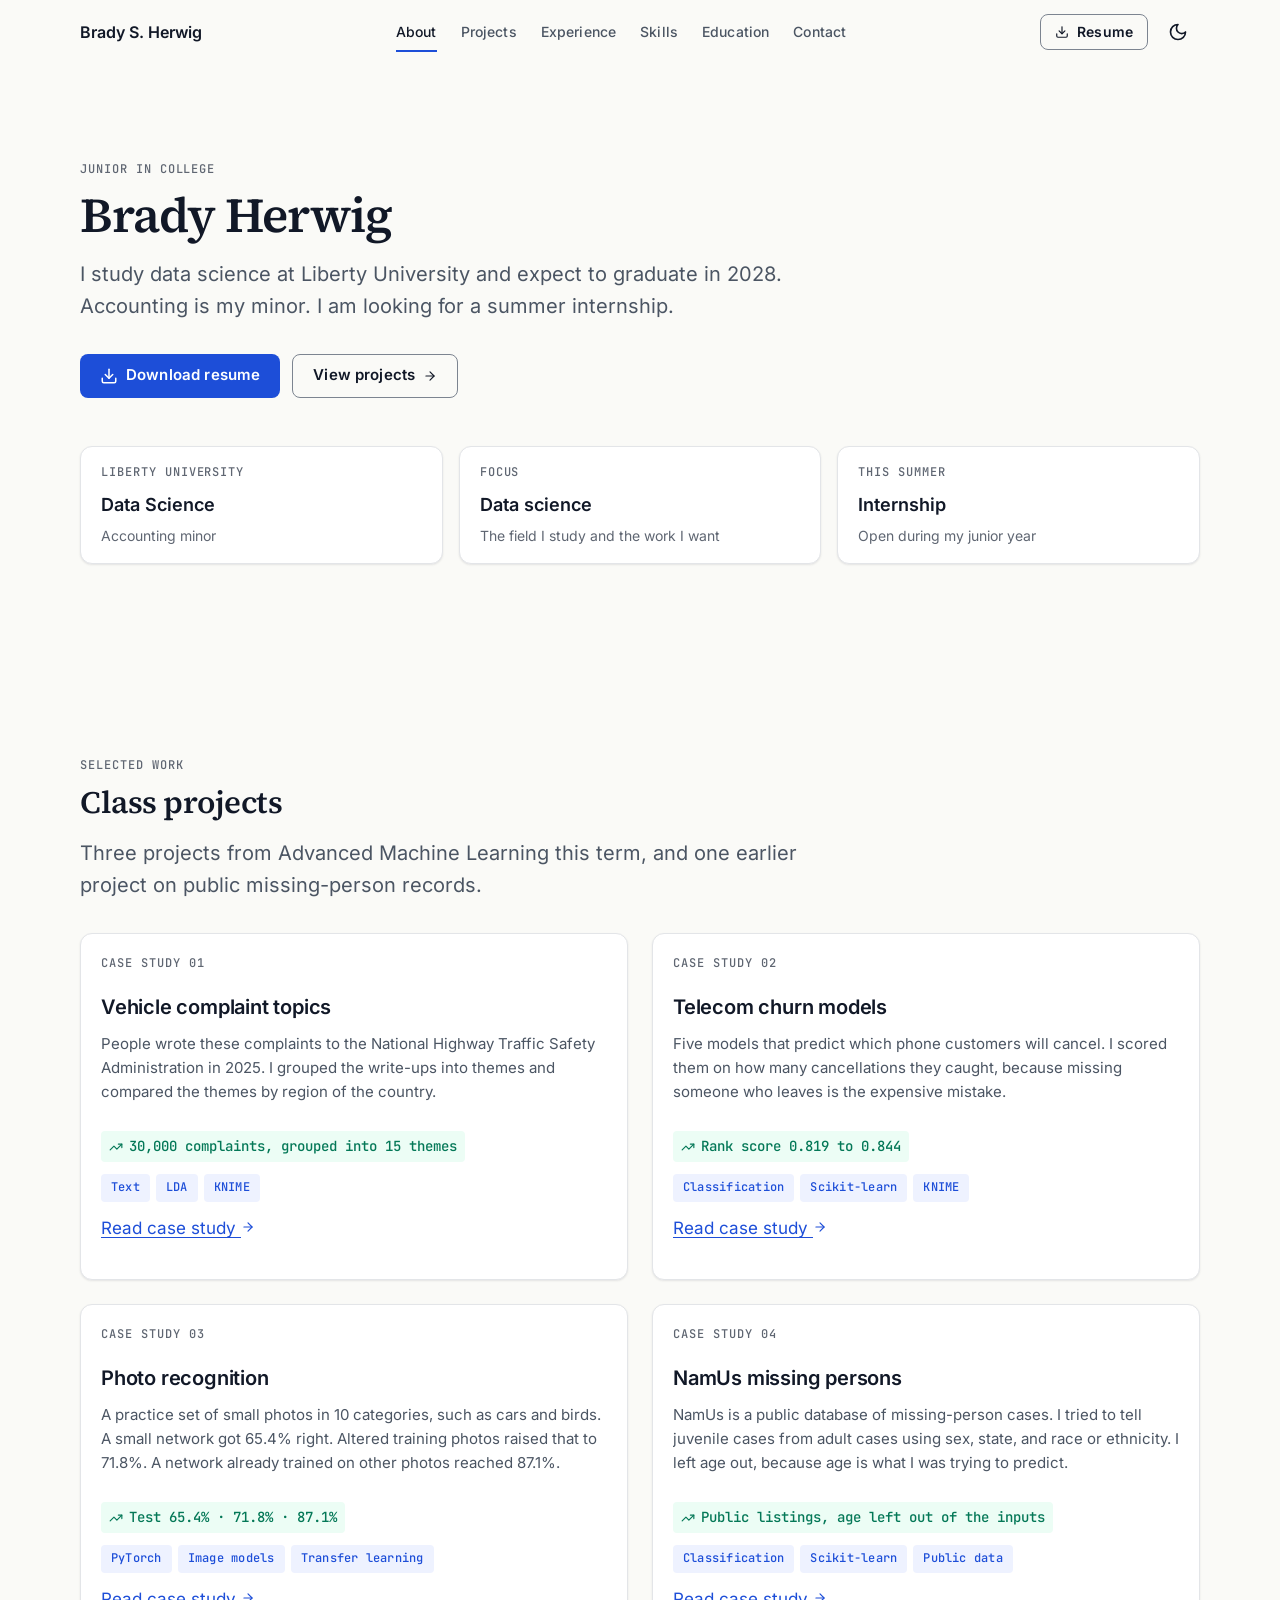
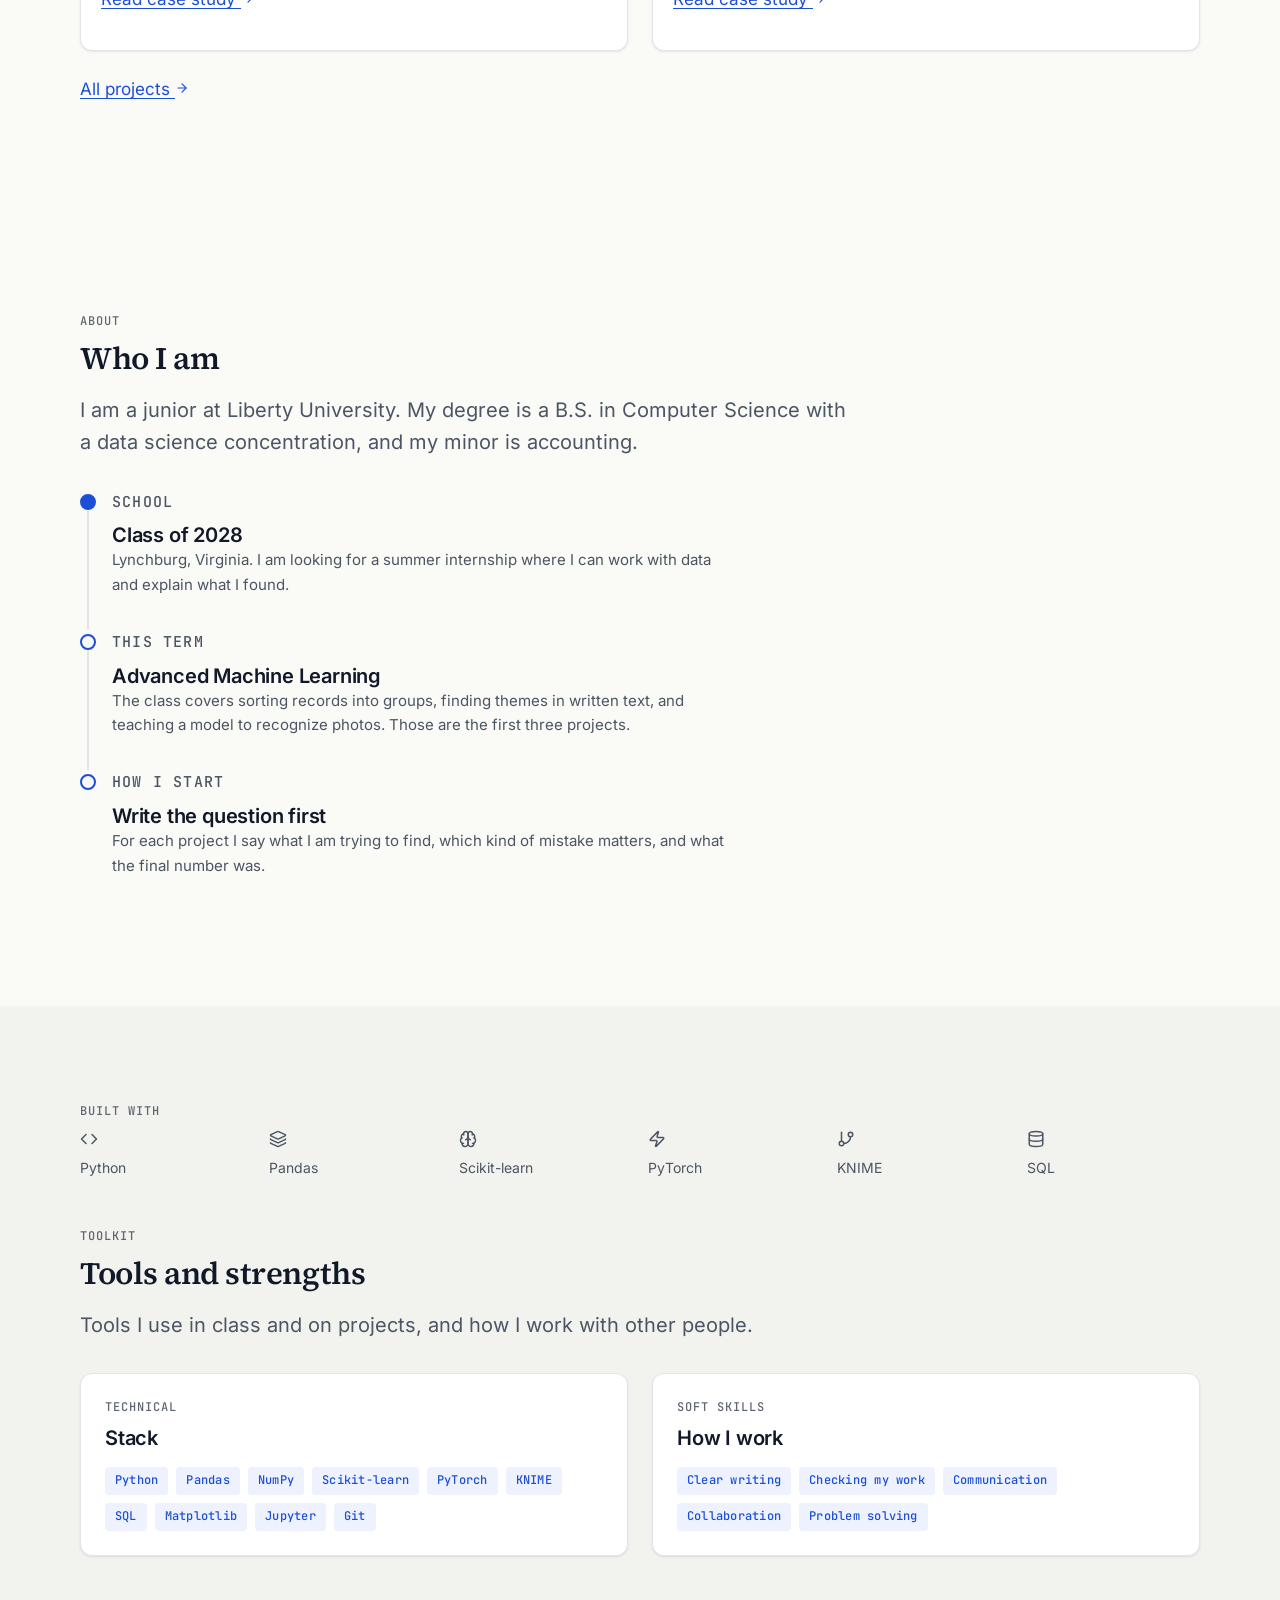
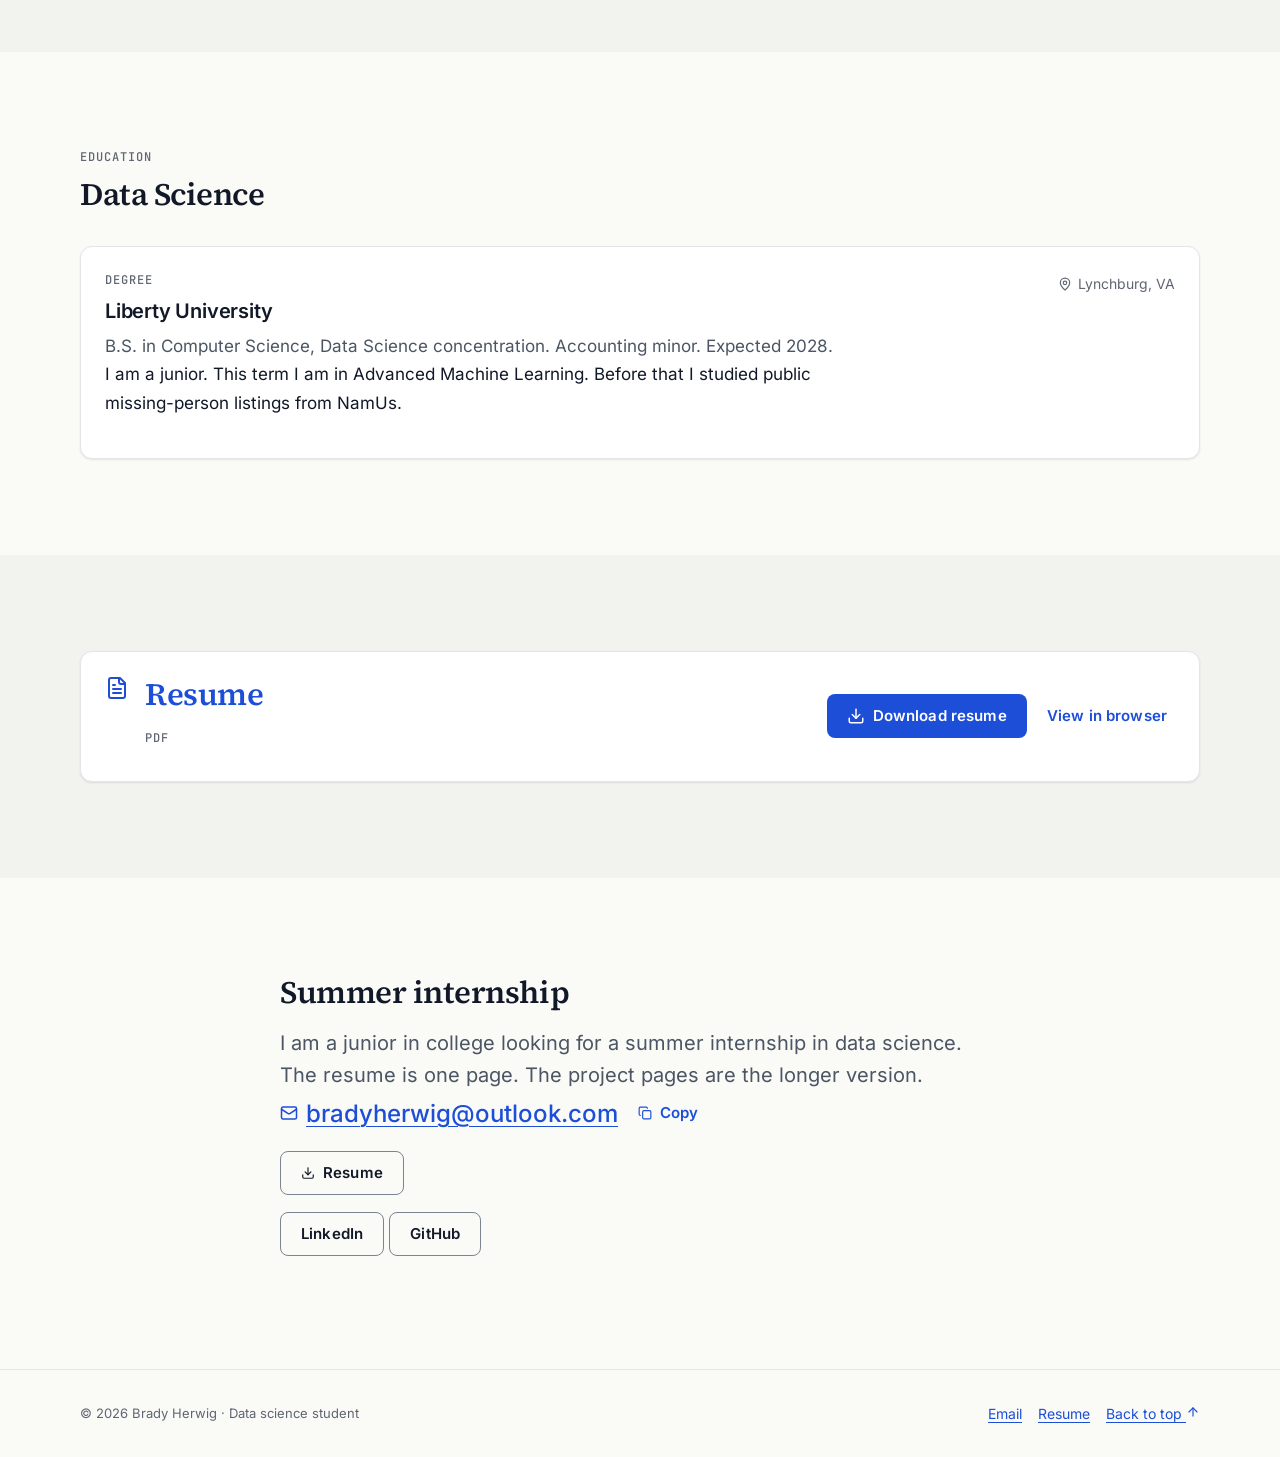
==== commit 9155dcf3: "fix: remove the internship availability bar The pill above the name read as a generated status badge" ====
--- a/index.html
+++ b/index.html
@@ -81,7 +81,6 @@
   <main id="main">
     <section class="hero" id="about" aria-labelledby="hero-title">
       <div class="container">
-        <p class="avail"><span class="avail__dot" aria-hidden="true"></span> Open for a summer internship</p>
         <p class="eyebrow">Junior in college</p>
         <h1 id="hero-title">Brady Herwig</h1>
         <p class="lead">I study data science at Liberty University and expect to graduate in 2028. Accounting is my minor. I am looking for a summer internship.</p>
--- a/style.css
+++ b/style.css
@@ -351,27 +351,6 @@
 section[id], .hero { scroll-margin-top: 80px; }
 
 .hero { padding: var(--space-12) 0 var(--space-16); }
-.avail {
-  display: inline-flex;
-  align-items: center;
-  gap: var(--space-2);
-  margin: 0 0 var(--space-4);
-  padding: 4px 10px;
-  border: 1px solid var(--color-border);
-  border-radius: var(--radius-full);
-  font-family: var(--font-mono);
-  font-size: var(--fs-xs);
-  font-weight: 500;
-  letter-spacing: 0.08em;
-  text-transform: uppercase;
-  color: var(--color-text-muted);
-}
-.avail__dot {
-  width: 8px;
-  height: 8px;
-  border-radius: var(--radius-full);
-  background: var(--color-positive);
-}
 .hero__actions { display: flex; flex-wrap: wrap; gap: var(--space-3); margin-top: var(--space-8); }
 
 .stat-strip {
